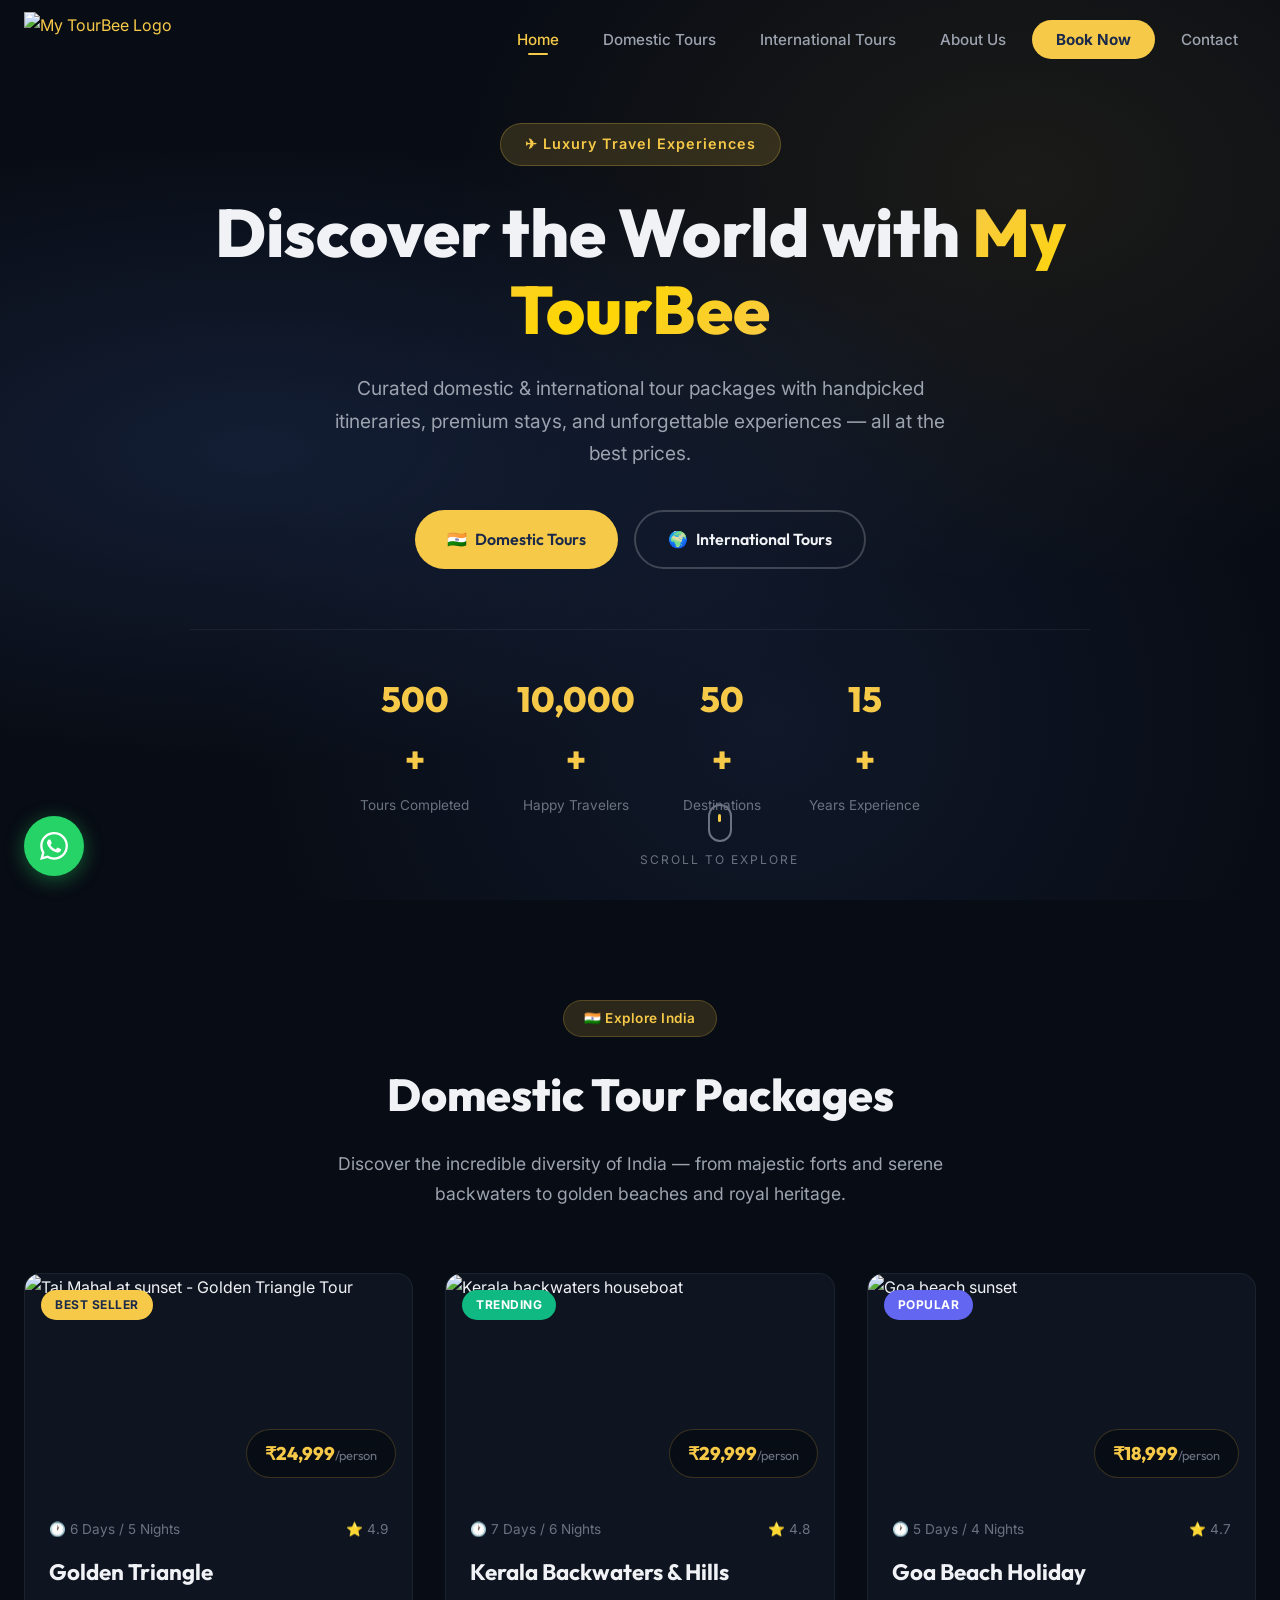
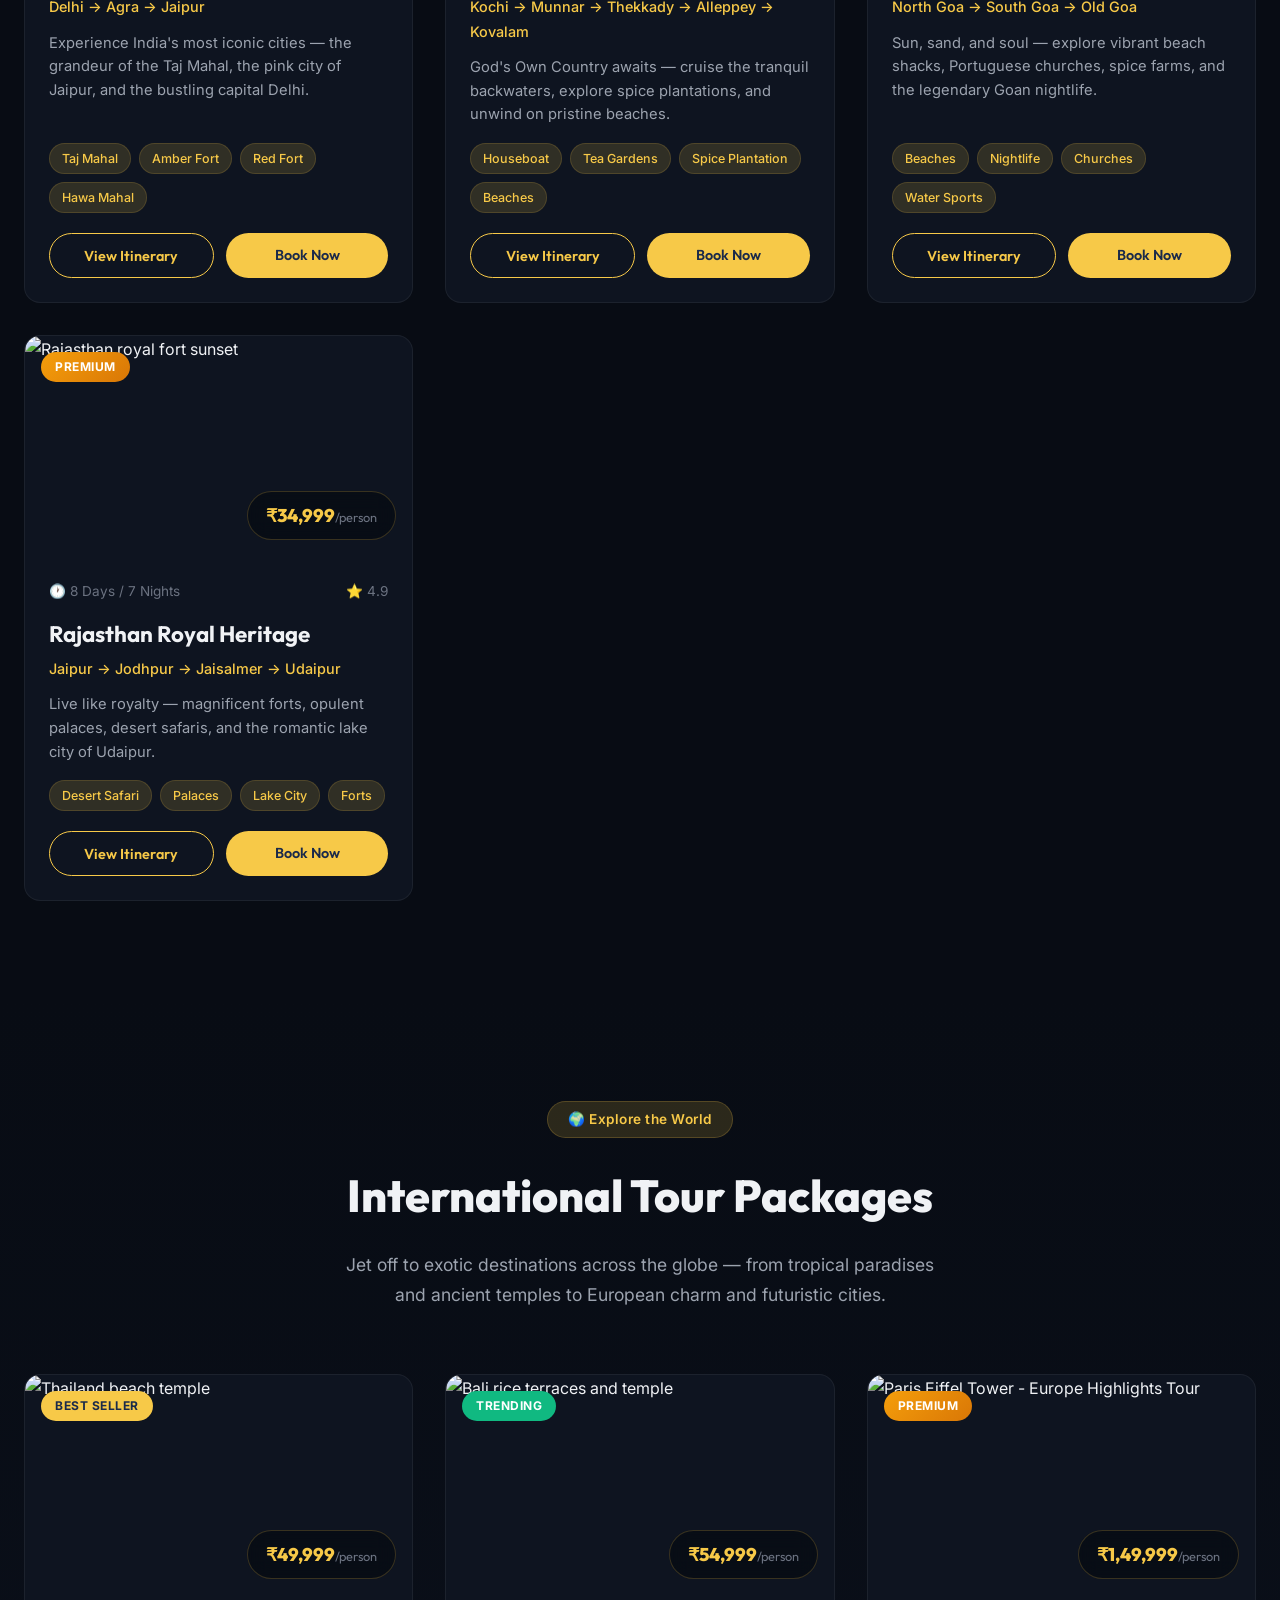
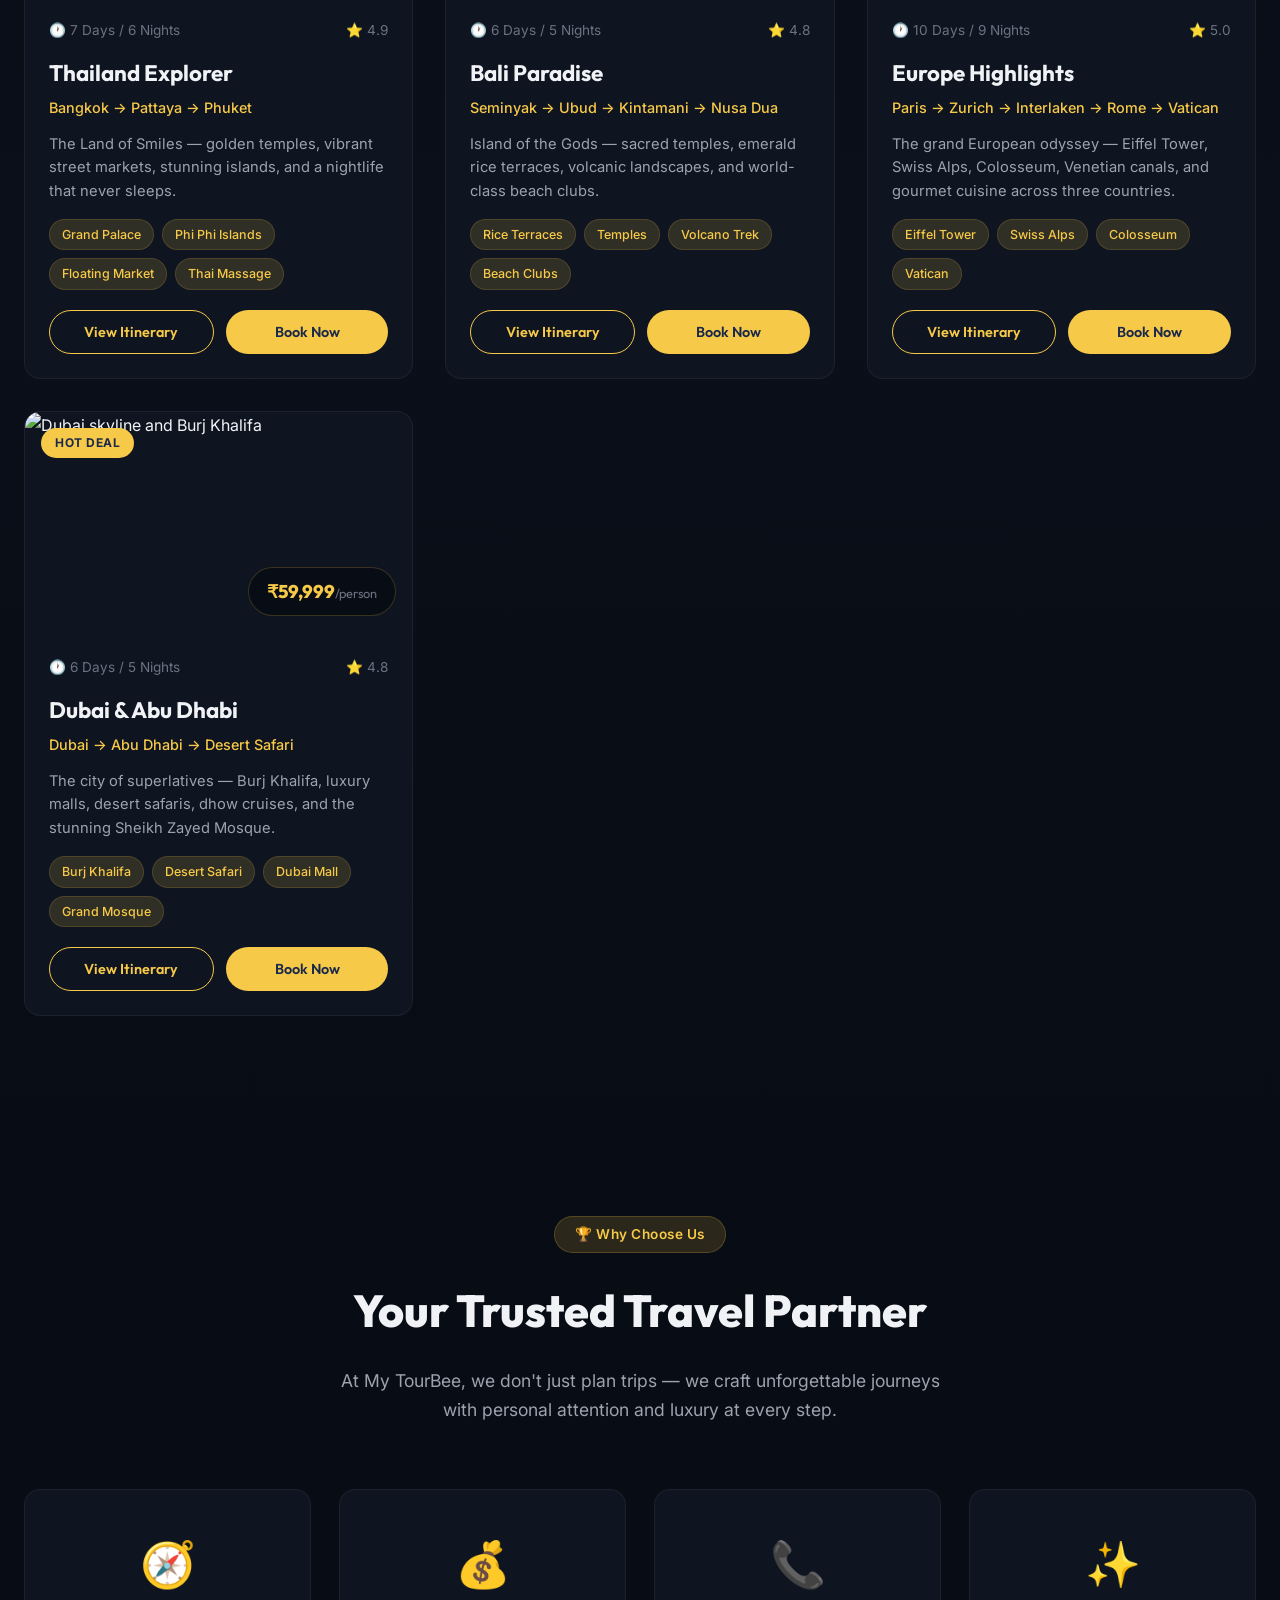
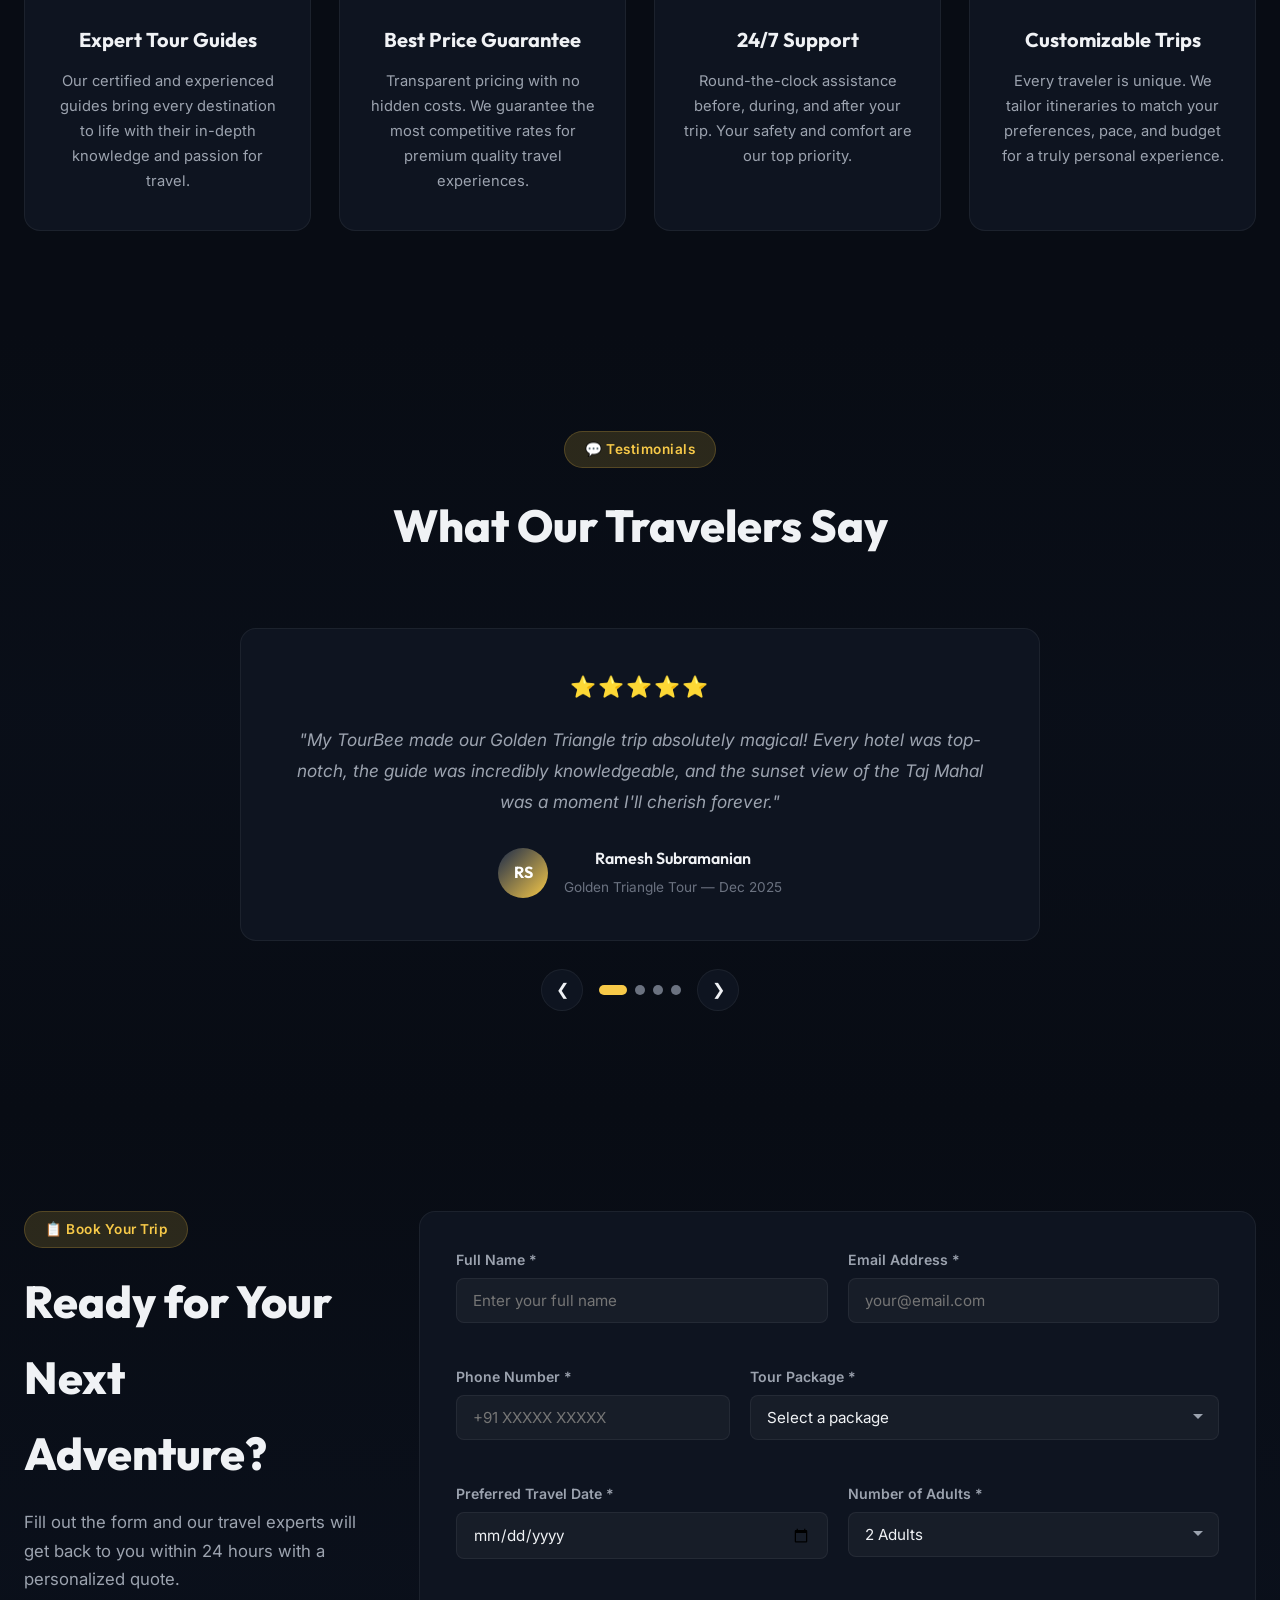
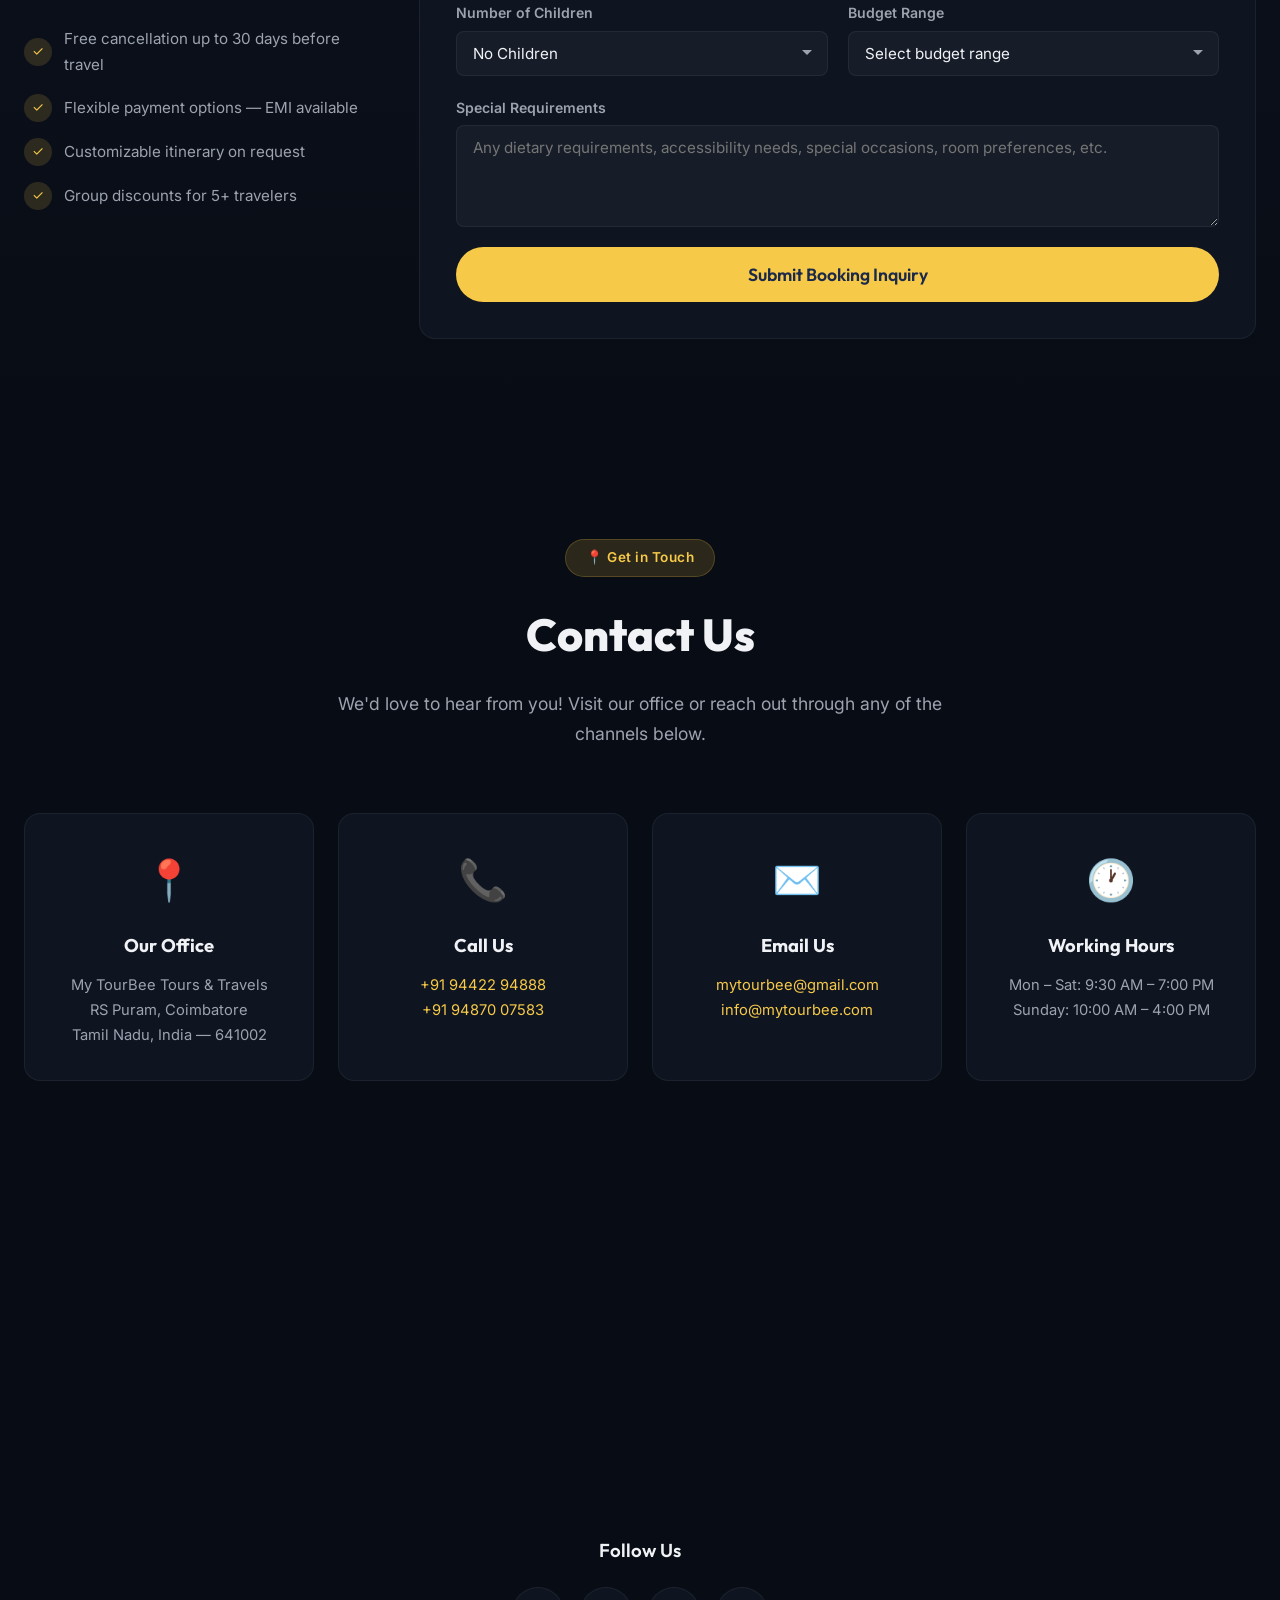
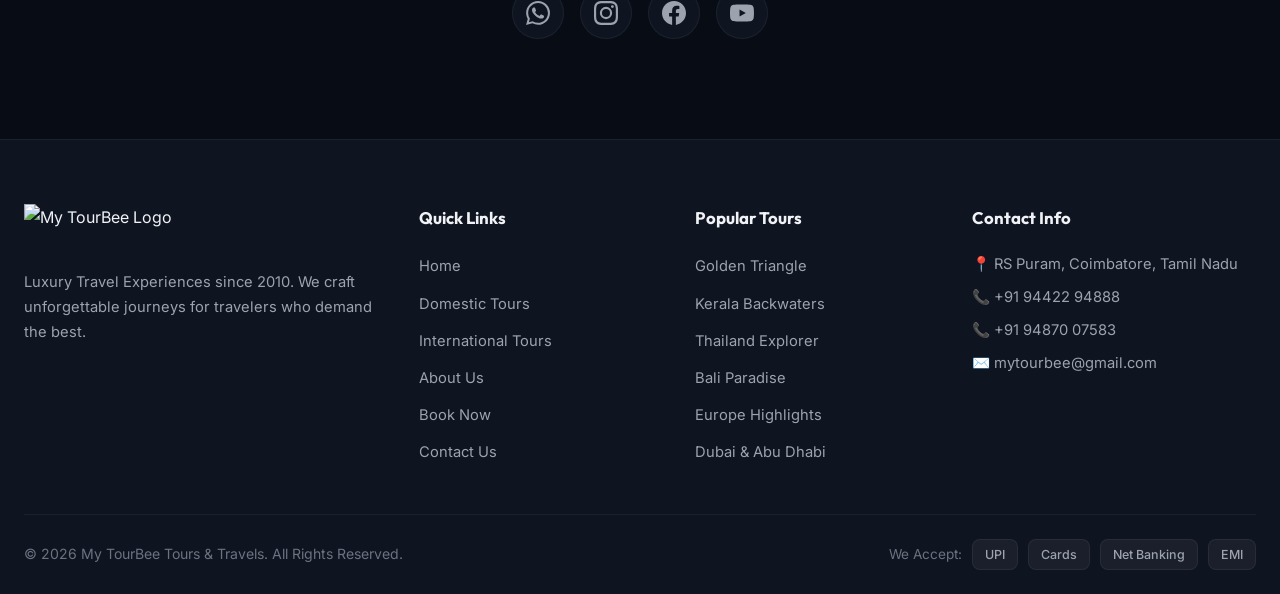
==== index-standalone.html @ 06a38175 "Initial Commit - My TourBee website" ====
﻿<!DOCTYPE html>
<html lang="en">
<head>
    <meta charset="UTF-8">
    <meta name="viewport" content="width=device-width, initial-scale=1.0">
    <title>My TourBee — Luxury Travel Experiences | Domestic & International Tour Packages</title>
    <meta name="description" content="My TourBee offers luxury domestic and international tour packages from Coimbatore. Explore Golden Triangle, Kerala, Goa, Rajasthan, Thailand, Bali, Europe & Dubai with detailed itineraries and best prices in INR.">
    <meta name="keywords" content="tour packages, travel, domestic tours, international tours, Coimbatore travel agency, luxury travel, India tours, Thailand, Bali, Europe, Dubai">
    <link rel="preconnect" href="https://fonts.googleapis.com">
    <link rel="preconnect" href="https://fonts.gstatic.com" crossorigin>
    <link href="https://fonts.googleapis.com/css2?family=Outfit:wght@300;400;500;600;700;800;900&family=Inter:wght@300;400;500;600;700&display=swap" rel="stylesheet">
    <style>
/* ============================================
   MY TOURBEE — LUXURY TRAVEL EXPERIENCES
   Premium Dark Theme Stylesheet
   Colors matched to brand: Navy #1B2A4A, Gold #F7C948
   ============================================ */

/* ========== CSS CUSTOM PROPERTIES ========== */
:root {
    /* Brand Colors — from logo */
    --primary: #1B2A4A;          /* Navy blue */
    --primary-light: #2A4066;
    --primary-dark: #0F1A2E;
    --accent: #F7C948;           /* Golden yellow */
    --accent-hover: #E5B83A;
    --accent-light: rgba(247, 201, 72, 0.15);

    /* Background */
    --bg-dark: #080C14;
    --bg-card: #0E1420;
    --bg-card-hover: #141C2C;
    --bg-glass: rgba(27, 42, 74, 0.4);
    --bg-glass-border: rgba(247, 201, 72, 0.12);

    /* Text */
    --text-primary: #F0F2F5;
    --text-secondary: #9CA3AF;
    --text-muted: #6B7280;

    /* Misc */
    --border: rgba(255, 255, 255, 0.06);
    --radius-sm: 8px;
    --radius: 16px;
    --radius-lg: 24px;
    --radius-xl: 32px;
    --shadow: 0 4px 30px rgba(0, 0, 0, 0.4);
    --shadow-glow: 0 0 40px rgba(247, 201, 72, 0.15);
    --transition: all 0.35s cubic-bezier(0.4, 0, 0.2, 1);

    /* Typography */
    --font-heading: 'Outfit', sans-serif;
    --font-body: 'Inter', sans-serif;
}

/* ========== RESET & BASE ========== */
*,
*::before,
*::after {
    margin: 0;
    padding: 0;
    box-sizing: border-box;
}

html {
    scroll-behavior: smooth;
    scroll-padding-top: 80px;
}

body {
    font-family: var(--font-body);
    background: var(--bg-dark);
    color: var(--text-primary);
    line-height: 1.7;
    overflow-x: hidden;
    -webkit-font-smoothing: antialiased;
}

a {
    text-decoration: none;
    color: var(--accent);
    transition: var(--transition);
}

a:hover {
    color: var(--accent-hover);
}

img {
    max-width: 100%;
    height: auto;
    display: block;
}

ul {
    list-style: none;
}

.container {
    max-width: 1280px;
    margin: 0 auto;
    padding: 0 24px;
}

.section {
    padding: 100px 0;
}

/* ========== PRELOADER ========== */
#preloader {
    position: fixed;
    top: 0;
    left: 0;
    width: 100%;
    height: 100%;
    background: var(--bg-dark);
    display: flex;
    flex-direction: column;
    align-items: center;
    justify-content: center;
    z-index: 10000;
    transition: opacity 0.5s ease, visibility 0.5s ease;
}

#preloader.hidden {
    opacity: 0;
    visibility: hidden;
}

.loader-bee {
    animation: beeBounce 1.2s ease-in-out infinite;
}

.loader-text {
    margin-top: 20px;
    color: var(--accent);
    font-family: var(--font-heading);
    font-weight: 600;
    font-size: 1.1rem;
    letter-spacing: 1px;
}

@keyframes beeBounce {
    0%, 100% { transform: translateY(0) rotate(0deg); }
    25% { transform: translateY(-12px) rotate(-3deg); }
    50% { transform: translateY(0) rotate(0deg); }
    75% { transform: translateY(-8px) rotate(3deg); }
}

/* ========== NAVIGATION ========== */
.navbar {
    position: fixed;
    top: 0;
    left: 0;
    right: 0;
    z-index: 1000;
    padding: 12px 0;
    transition: var(--transition);
    background: transparent;
}

.navbar.scrolled {
    background: rgba(8, 12, 20, 0.92);
    backdrop-filter: blur(20px);
    -webkit-backdrop-filter: blur(20px);
    border-bottom: 1px solid var(--bg-glass-border);
    padding: 8px 0;
    box-shadow: 0 4px 30px rgba(0, 0, 0, 0.3);
}

.nav-container {
    max-width: 1280px;
    margin: 0 auto;
    padding: 0 24px;
    display: flex;
    align-items: center;
    justify-content: space-between;
}

.nav-logo {
    display: flex;
    align-items: center;
}

.logo-img {
    height: 55px;
    width: auto;
    transition: var(--transition);
}

.navbar.scrolled .logo-img {
    height: 45px;
}

.nav-menu {
    display: flex;
    align-items: center;
    gap: 8px;
}

.nav-link {
    color: var(--text-secondary);
    font-weight: 500;
    padding: 10px 18px;
    border-radius: var(--radius-sm);
    font-size: 0.95rem;
    transition: var(--transition);
    position: relative;
}

.nav-link:hover,
.nav-link.active {
    color: var(--accent);
}

.nav-link::after {
    content: '';
    position: absolute;
    bottom: 4px;
    left: 50%;
    transform: translateX(-50%) scaleX(0);
    width: 20px;
    height: 2px;
    background: var(--accent);
    border-radius: 2px;
    transition: transform 0.3s ease;
}

.nav-link:hover::after,
.nav-link.active::after {
    transform: translateX(-50%) scaleX(1);
}

.nav-cta {
    background: var(--accent) !important;
    color: var(--primary) !important;
    font-weight: 700 !important;
    border-radius: 50px !important;
    padding: 10px 24px !important;
}

.nav-cta:hover {
    background: var(--accent-hover) !important;
    transform: translateY(-2px);
    box-shadow: 0 4px 20px rgba(247, 201, 72, 0.3);
}

.nav-cta::after {
    display: none;
}

/* Hamburger */
.hamburger {
    display: none;
    flex-direction: column;
    gap: 5px;
    background: none;
    border: none;
    cursor: pointer;
    padding: 8px;
    z-index: 1001;
}

.bar {
    width: 28px;
    height: 3px;
    background: var(--text-primary);
    border-radius: 4px;
    transition: var(--transition);
}

.hamburger.active .bar:nth-child(1) {
    transform: rotate(45deg) translate(6px, 5px);
}

.hamburger.active .bar:nth-child(2) {
    opacity: 0;
}

.hamburger.active .bar:nth-child(3) {
    transform: rotate(-45deg) translate(6px, -5px);
}

/* ========== HERO SECTION ========== */
.hero {
    position: relative;
    min-height: 100vh;
    display: flex;
    align-items: center;
    justify-content: center;
    overflow: hidden;
    padding: 120px 24px 80px;
}

.hero-bg {
    position: absolute;
    top: 0;
    left: 0;
    width: 100%;
    height: 100%;
    background: 
        radial-gradient(ellipse at 20% 50%, rgba(27, 42, 74, 0.6) 0%, transparent 50%),
        radial-gradient(ellipse at 80% 20%, rgba(247, 201, 72, 0.08) 0%, transparent 40%),
        radial-gradient(ellipse at 60% 80%, rgba(27, 42, 74, 0.4) 0%, transparent 50%),
        var(--bg-dark);
    z-index: 0;
}

.hero-particles {
    position: absolute;
    width: 100%;
    height: 100%;
    overflow: hidden;
}

.particle {
    position: absolute;
    width: 3px;
    height: 3px;
    background: var(--accent);
    border-radius: 50%;
    opacity: 0;
    animation: particleFloat 8s ease-in-out infinite;
}

@keyframes particleFloat {
    0% { opacity: 0; transform: translateY(100vh) scale(0); }
    10% { opacity: 0.6; }
    90% { opacity: 0.6; }
    100% { opacity: 0; transform: translateY(-10vh) scale(1); }
}

.hero-content {
    position: relative;
    z-index: 1;
    text-align: center;
    max-width: 900px;
}

.hero-badge {
    display: inline-block;
    padding: 8px 24px;
    background: var(--accent-light);
    border: 1px solid rgba(247, 201, 72, 0.25);
    border-radius: 50px;
    font-size: 0.9rem;
    font-weight: 600;
    color: var(--accent);
    margin-bottom: 28px;
    letter-spacing: 1px;
    animation: fadeInDown 0.8s ease 0.3s both;
}

.hero-title {
    font-family: var(--font-heading);
    font-size: clamp(2.5rem, 6vw, 4.2rem);
    font-weight: 800;
    line-height: 1.15;
    margin-bottom: 24px;
    color: var(--text-primary);
    animation: fadeInUp 0.8s ease 0.5s both;
}

.hero-title .highlight {
    background: linear-gradient(135deg, var(--accent), #FFD700, var(--accent));
    -webkit-background-clip: text;
    -webkit-text-fill-color: transparent;
    background-clip: text;
}

.hero-subtitle {
    font-size: clamp(1rem, 2vw, 1.2rem);
    color: var(--text-secondary);
    max-width: 650px;
    margin: 0 auto 40px;
    animation: fadeInUp 0.8s ease 0.7s both;
}

.hero-cta {
    display: flex;
    gap: 16px;
    justify-content: center;
    flex-wrap: wrap;
    animation: fadeInUp 0.8s ease 0.9s both;
}

.hero-stats {
    display: flex;
    justify-content: center;
    gap: 48px;
    margin-top: 60px;
    padding-top: 40px;
    border-top: 1px solid var(--border);
    animation: fadeInUp 0.8s ease 1.1s both;
}

.stat {
    text-align: center;
}

.stat-number {
    font-family: var(--font-heading);
    font-size: 2.2rem;
    font-weight: 800;
    color: var(--accent);
    display: block;
}

.stat-suffix {
    font-family: var(--font-heading);
    font-size: 2.2rem;
    font-weight: 800;
    color: var(--accent);
}

.stat-label {
    display: block;
    font-size: 0.85rem;
    color: var(--text-muted);
    margin-top: 4px;
}

/* Scroll Indicator */
.scroll-indicator {
    position: absolute;
    bottom: 30px;
    left: 50%;
    transform: translateX(-50%);
    display: flex;
    flex-direction: column;
    align-items: center;
    gap: 8px;
    color: var(--text-muted);
    font-size: 0.75rem;
    text-transform: uppercase;
    letter-spacing: 2px;
    animation: fadeInUp 0.8s ease 1.3s both;
}

.scroll-mouse {
    width: 24px;
    height: 38px;
    border: 2px solid var(--text-muted);
    border-radius: 12px;
    display: flex;
    justify-content: center;
    padding-top: 8px;
}

.scroll-wheel {
    width: 3px;
    height: 8px;
    background: var(--accent);
    border-radius: 3px;
    animation: scrollWheel 1.5s ease-in-out infinite;
}

@keyframes scrollWheel {
    0% { transform: translateY(0); opacity: 1; }
    100% { transform: translateY(12px); opacity: 0; }
}

/* ========== BUTTONS ========== */
.btn {
    display: inline-flex;
    align-items: center;
    gap: 8px;
    padding: 14px 32px;
    border-radius: 50px;
    font-family: var(--font-heading);
    font-weight: 600;
    font-size: 1rem;
    cursor: pointer;
    border: none;
    transition: var(--transition);
    white-space: nowrap;
}

.btn-primary {
    background: var(--accent);
    color: var(--primary);
}

.btn-primary:hover {
    background: var(--accent-hover);
    color: var(--primary);
    transform: translateY(-3px);
    box-shadow: 0 8px 30px rgba(247, 201, 72, 0.35);
}

.btn-secondary {
    background: transparent;
    color: var(--text-primary);
    border: 2px solid rgba(255, 255, 255, 0.2);
}

.btn-secondary:hover {
    border-color: var(--accent);
    color: var(--accent);
    transform: translateY(-3px);
}

.btn-outline {
    background: transparent;
    color: var(--accent);
    border: 1.5px solid var(--accent);
    padding: 10px 22px;
    font-size: 0.9rem;
}

.btn-outline:hover {
    background: var(--accent);
    color: var(--primary);
}

.btn-sm {
    padding: 10px 22px;
    font-size: 0.9rem;
}

.btn-full {
    width: 100%;
    justify-content: center;
    padding: 16px 32px;
    font-size: 1.1rem;
}

/* ========== SECTION HEADERS ========== */
.section-header {
    text-align: center;
    margin-bottom: 64px;
}

.section-tag {
    display: inline-block;
    padding: 6px 20px;
    background: var(--accent-light);
    border: 1px solid rgba(247, 201, 72, 0.2);
    border-radius: 50px;
    font-size: 0.85rem;
    font-weight: 600;
    color: var(--accent);
    margin-bottom: 20px;
    letter-spacing: 0.5px;
}

.section-title {
    font-family: var(--font-heading);
    font-size: clamp(2rem, 4vw, 2.8rem);
    font-weight: 800;
    color: var(--text-primary);
    margin-bottom: 16px;
}

.section-desc {
    font-size: 1.1rem;
    color: var(--text-secondary);
    max-width: 620px;
    margin: 0 auto;
}

/* ========== TOUR CARDS ========== */
.tour-grid {
    display: grid;
    grid-template-columns: repeat(auto-fill, minmax(300px, 1fr));
    gap: 32px;
}

.tour-card {
    background: var(--bg-card);
    border-radius: var(--radius);
    overflow: hidden;
    border: 1px solid var(--border);
    transition: var(--transition);
    display: flex;
    flex-direction: column;
}

.tour-card:hover {
    transform: translateY(-8px);
    border-color: var(--bg-glass-border);
    box-shadow: var(--shadow-glow);
}

.tour-card-image {
    position: relative;
    height: 220px;
    overflow: hidden;
}

.tour-card-image img {
    width: 100%;
    height: 100%;
    object-fit: cover;
    transition: transform 0.6s ease;
}

.tour-card:hover .tour-card-image img {
    transform: scale(1.08);
}

.tour-card-gradient {
    width: 100%;
    height: 100%;
    display: flex;
    align-items: center;
    justify-content: center;
}

.europe-gradient {
    background: linear-gradient(135deg, #1a1a2e, #16213e, #0f3460, #533483);
    animation: gradientShift 6s ease infinite;
    background-size: 300% 300%;
}

.dubai-gradient {
    background: linear-gradient(135deg, #1a1a2e, #4a1942, #c84b31, #f7c948);
    animation: gradientShift 6s ease infinite;
    background-size: 300% 300%;
}

@keyframes gradientShift {
    0%, 100% { background-position: 0% 50%; }
    50% { background-position: 100% 50%; }
}

.gradient-content {
    text-align: center;
}

.gradient-icon {
    font-size: 3rem;
    display: block;
    margin-bottom: 8px;
}

.gradient-label {
    font-family: var(--font-heading);
    font-weight: 600;
    font-size: 1.1rem;
    color: rgba(255,255,255,0.8);
}

.tour-badge {
    position: absolute;
    top: 16px;
    left: 16px;
    padding: 5px 14px;
    border-radius: 50px;
    font-size: 0.75rem;
    font-weight: 700;
    text-transform: uppercase;
    letter-spacing: 0.5px;
    background: var(--accent);
    color: var(--primary);
}

.tour-badge.trending { background: #10b981; color: #fff; }
.tour-badge.popular { background: #6366f1; color: #fff; }
.tour-badge.premium { background: linear-gradient(135deg, #f59e0b, #d97706); color: #fff; }

.tour-price {
    position: absolute;
    bottom: 16px;
    right: 16px;
    padding: 8px 18px;
    background: rgba(8, 12, 20, 0.85);
    backdrop-filter: blur(10px);
    border-radius: 50px;
    font-family: var(--font-heading);
    font-weight: 800;
    font-size: 1.15rem;
    color: var(--accent);
    border: 1px solid rgba(247, 201, 72, 0.2);
}

.tour-price span {
    font-weight: 400;
    font-size: 0.8rem;
    color: var(--text-muted);
}

.tour-card-body {
    padding: 24px;
    flex: 1;
    display: flex;
    flex-direction: column;
}

.tour-meta {
    display: flex;
    justify-content: space-between;
    align-items: center;
    margin-bottom: 12px;
    font-size: 0.85rem;
    color: var(--text-muted);
}

.tour-name {
    font-family: var(--font-heading);
    font-size: 1.4rem;
    font-weight: 700;
    margin-bottom: 4px;
}

.tour-route {
    font-size: 0.9rem;
    color: var(--accent);
    margin-bottom: 12px;
    font-weight: 500;
}

.tour-desc {
    font-size: 0.92rem;
    color: var(--text-secondary);
    margin-bottom: 16px;
    line-height: 1.6;
    flex: 1;
}

.tour-highlights {
    display: flex;
    flex-wrap: wrap;
    gap: 8px;
    margin-bottom: 20px;
}

.tag {
    padding: 4px 12px;
    background: var(--accent-light);
    border-radius: 50px;
    font-size: 0.78rem;
    font-weight: 500;
    color: var(--accent);
    border: 1px solid rgba(247, 201, 72, 0.15);
}

.tour-actions {
    display: flex;
    gap: 12px;
    margin-top: auto;
}

.tour-actions .btn {
    flex: 1;
    justify-content: center;
}

/* ========== INTERNATIONAL BG ========== */
.international-bg {
    background: linear-gradient(180deg, var(--bg-dark) 0%, rgba(27, 42, 74, 0.1) 50%, var(--bg-dark) 100%);
}

/* ========== WHY CHOOSE US ========== */
.features-grid {
    display: grid;
    grid-template-columns: repeat(auto-fill, minmax(270px, 1fr));
    gap: 28px;
}

.feature-card {
    background: var(--bg-card);
    border: 1px solid var(--border);
    border-radius: var(--radius);
    padding: 36px 28px;
    text-align: center;
    transition: var(--transition);
}

.feature-card:hover {
    transform: translateY(-6px);
    border-color: var(--bg-glass-border);
    box-shadow: var(--shadow-glow);
}

.feature-icon {
    font-size: 2.8rem;
    margin-bottom: 20px;
    display: block;
}

.feature-card h3 {
    font-family: var(--font-heading);
    font-size: 1.25rem;
    font-weight: 700;
    margin-bottom: 12px;
    color: var(--text-primary);
}

.feature-card p {
    font-size: 0.92rem;
    color: var(--text-secondary);
    line-height: 1.7;
}

/* ========== TESTIMONIALS ========== */
.testimonials-section {
    background: linear-gradient(180deg, var(--bg-dark) 0%, rgba(27, 42, 74, 0.08) 50%, var(--bg-dark) 100%);
}

.testimonial-slider {
    max-width: 800px;
    margin: 0 auto;
    overflow: hidden;
    position: relative;
}

.testimonial-track {
    display: flex;
    transition: transform 0.5s cubic-bezier(0.4, 0, 0.2, 1);
}

.testimonial-card {
    min-width: 100%;
    padding: 40px;
    background: var(--bg-card);
    border: 1px solid var(--border);
    border-radius: var(--radius);
    text-align: center;
}

.testimonial-stars {
    font-size: 1.3rem;
    margin-bottom: 20px;
    letter-spacing: 2px;
}

.testimonial-text {
    font-size: 1.08rem;
    color: var(--text-secondary);
    line-height: 1.8;
    margin-bottom: 28px;
    font-style: italic;
}

.testimonial-author {
    display: flex;
    align-items: center;
    justify-content: center;
    gap: 16px;
}

.author-avatar {
    width: 50px;
    height: 50px;
    background: linear-gradient(135deg, var(--primary), var(--accent));
    border-radius: 50%;
    display: flex;
    align-items: center;
    justify-content: center;
    font-family: var(--font-heading);
    font-weight: 700;
    font-size: 1rem;
    color: #fff;
}

.testimonial-author h4 {
    font-family: var(--font-heading);
    font-weight: 600;
    font-size: 1rem;
    color: var(--text-primary);
}

.testimonial-author span {
    font-size: 0.85rem;
    color: var(--text-muted);
}

.testimonial-nav {
    display: flex;
    align-items: center;
    justify-content: center;
    gap: 16px;
    margin-top: 28px;
}

.testimonial-btn {
    width: 42px;
    height: 42px;
    border-radius: 50%;
    background: var(--bg-card);
    border: 1px solid var(--border);
    color: var(--text-primary);
    cursor: pointer;
    font-size: 1rem;
    display: flex;
    align-items: center;
    justify-content: center;
    transition: var(--transition);
}

.testimonial-btn:hover {
    background: var(--accent);
    color: var(--primary);
    border-color: var(--accent);
}

.testimonial-dots {
    display: flex;
    gap: 8px;
}

.testimonial-dot {
    width: 10px;
    height: 10px;
    border-radius: 50%;
    background: var(--text-muted);
    cursor: pointer;
    transition: var(--transition);
}

.testimonial-dot.active {
    background: var(--accent);
    width: 28px;
    border-radius: 5px;
}

/* ========== BOOKING FORM ========== */
.booking-section {
    background: linear-gradient(180deg, var(--bg-dark), rgba(27, 42, 74, 0.12), var(--bg-dark));
}

.booking-wrapper {
    display: grid;
    grid-template-columns: 1fr 1.2fr;
    gap: 48px;
    align-items: start;
}

.booking-info .section-tag {
    margin-bottom: 16px;
}

.booking-info .section-title {
    text-align: left;
    margin-bottom: 16px;
}

.booking-info > p {
    color: var(--text-secondary);
    font-size: 1.05rem;
    margin-bottom: 32px;
}

.booking-features {
    display: flex;
    flex-direction: column;
    gap: 16px;
}

.bf-item {
    display: flex;
    align-items: center;
    gap: 12px;
    font-size: 0.95rem;
    color: var(--text-secondary);
}

.bf-icon {
    width: 28px;
    height: 28px;
    background: var(--accent-light);
    border-radius: 50%;
    display: flex;
    align-items: center;
    justify-content: center;
    font-size: 0.85rem;
    color: var(--accent);
    flex-shrink: 0;
}

.booking-form {
    background: var(--bg-card);
    border: 1px solid var(--border);
    border-radius: var(--radius);
    padding: 36px;
}

.form-row {
    display: grid;
    grid-template-columns: 1fr 1fr;
    gap: 20px;
    margin-bottom: 20px;
}

.form-group {
    display: flex;
    flex-direction: column;
}

.form-group.full-width {
    grid-column: 1 / -1;
    margin-bottom: 20px;
}

.form-group label {
    font-size: 0.88rem;
    font-weight: 600;
    color: var(--text-secondary);
    margin-bottom: 6px;
}

.form-group input,
.form-group select,
.form-group textarea {
    padding: 12px 16px;
    background: rgba(255, 255, 255, 0.04);
    border: 1px solid var(--border);
    border-radius: var(--radius-sm);
    color: var(--text-primary);
    font-family: var(--font-body);
    font-size: 0.95rem;
    transition: var(--transition);
    outline: none;
}

.form-group input:focus,
.form-group select:focus,
.form-group textarea:focus {
    border-color: var(--accent);
    box-shadow: 0 0 0 3px rgba(247, 201, 72, 0.12);
}

.form-group select {
    cursor: pointer;
    appearance: none;
    background-image: url("data:image/svg+xml,%3Csvg xmlns='http://www.w3.org/2000/svg' width='12' height='12' viewBox='0 0 12 12'%3E%3Cpath fill='%239CA3AF' d='M6 8L1 3h10z'/%3E%3C/svg%3E");
    background-repeat: no-repeat;
    background-position: right 14px center;
    padding-right: 36px;
}

.form-group select option {
    background: var(--bg-card);
    color: var(--text-primary);
}

.form-group textarea {
    resize: vertical;
    min-height: 100px;
}

.form-error {
    font-size: 0.8rem;
    color: #ef4444;
    margin-top: 4px;
    min-height: 18px;
}

.form-group input.error,
.form-group select.error {
    border-color: #ef4444;
}

/* Submit Button Loader */
.spinner {
    display: inline-block;
    width: 18px;
    height: 18px;
    border: 3px solid rgba(27, 42, 74, 0.3);
    border-top-color: var(--primary);
    border-radius: 50%;
    animation: spin 0.6s linear infinite;
    vertical-align: middle;
}

@keyframes spin {
    to { transform: rotate(360deg); }
}

/* ========== CONTACT SECTION ========== */
.contact-grid {
    display: grid;
    grid-template-columns: repeat(auto-fill, minmax(250px, 1fr));
    gap: 24px;
    margin-bottom: 48px;
}

.contact-card {
    background: var(--bg-card);
    border: 1px solid var(--border);
    border-radius: var(--radius);
    padding: 32px 24px;
    text-align: center;
    transition: var(--transition);
}

.contact-card:hover {
    border-color: var(--bg-glass-border);
    transform: translateY(-4px);
}

.contact-icon {
    font-size: 2.5rem;
    margin-bottom: 16px;
}

.contact-card h3 {
    font-family: var(--font-heading);
    font-size: 1.15rem;
    font-weight: 700;
    margin-bottom: 12px;
    color: var(--text-primary);
}

.contact-card p {
    font-size: 0.92rem;
    color: var(--text-secondary);
    line-height: 1.7;
}

.contact-card a {
    color: var(--accent);
}

.contact-map {
    margin-bottom: 48px;
}

.contact-map iframe {
    width: 100%;
    border-radius: var(--radius);
    border: 1px solid var(--border);
}

/* Social Links */
.social-links {
    text-align: center;
}

.social-links h3 {
    font-family: var(--font-heading);
    font-weight: 600;
    margin-bottom: 20px;
    color: var(--text-primary);
}

.socials {
    display: flex;
    gap: 16px;
    justify-content: center;
}

.social-btn {
    width: 52px;
    height: 52px;
    border-radius: 50%;
    display: flex;
    align-items: center;
    justify-content: center;
    transition: var(--transition);
    border: 1px solid var(--border);
    background: var(--bg-card);
    color: var(--text-secondary);
}

.social-btn:hover {
    transform: translateY(-4px) scale(1.1);
}

.social-btn.whatsapp:hover {
    background: #25d366;
    color: #fff;
    border-color: #25d366;
}

.social-btn.instagram:hover {
    background: linear-gradient(135deg, #f09433, #e6683c, #dc2743, #cc2366, #bc1888);
    color: #fff;
    border-color: transparent;
}

.social-btn.facebook:hover {
    background: #1877f2;
    color: #fff;
    border-color: #1877f2;
}

.social-btn.youtube:hover {
    background: #ff0000;
    color: #fff;
    border-color: #ff0000;
}

/* ========== FOOTER ========== */
.footer {
    background: var(--bg-card);
    border-top: 1px solid var(--border);
    padding: 64px 0 0;
}

.footer-grid {
    display: grid;
    grid-template-columns: 1.5fr 1fr 1fr 1.2fr;
    gap: 40px;
    padding-bottom: 48px;
    border-bottom: 1px solid var(--border);
}

.footer-logo {
    height: 50px;
    margin-bottom: 16px;
}

.footer-brand p {
    font-size: 0.92rem;
    color: var(--text-secondary);
    line-height: 1.7;
}

.footer-links h4,
.footer-contact h4 {
    font-family: var(--font-heading);
    font-weight: 700;
    font-size: 1.05rem;
    margin-bottom: 20px;
    color: var(--text-primary);
}

.footer-links ul {
    display: flex;
    flex-direction: column;
    gap: 10px;
}

.footer-links a {
    color: var(--text-secondary);
    font-size: 0.92rem;
    transition: var(--transition);
}

.footer-links a:hover {
    color: var(--accent);
    padding-left: 4px;
}

.footer-contact p {
    font-size: 0.92rem;
    color: var(--text-secondary);
    margin-bottom: 8px;
}

.footer-contact a {
    color: var(--text-secondary);
}

.footer-contact a:hover {
    color: var(--accent);
}

.footer-bottom {
    display: flex;
    justify-content: space-between;
    align-items: center;
    padding: 24px 0;
    flex-wrap: wrap;
    gap: 16px;
}

.footer-bottom p {
    font-size: 0.88rem;
    color: var(--text-muted);
}

.payment-methods {
    display: flex;
    align-items: center;
    gap: 10px;
    font-size: 0.85rem;
    color: var(--text-muted);
}

.payment-badge {
    padding: 4px 12px;
    background: rgba(255, 255, 255, 0.05);
    border: 1px solid var(--border);
    border-radius: var(--radius-sm);
    font-size: 0.78rem;
    color: var(--text-secondary);
    font-weight: 500;
}

/* ========== MODAL ========== */
.modal-overlay {
    position: fixed;
    top: 0;
    left: 0;
    width: 100%;
    height: 100%;
    background: rgba(0, 0, 0, 0.75);
    backdrop-filter: blur(8px);
    z-index: 9999;
    display: flex;
    align-items: center;
    justify-content: center;
    opacity: 0;
    visibility: hidden;
    transition: var(--transition);
    padding: 20px;
}

.modal-overlay.active {
    opacity: 1;
    visibility: visible;
}

.modal {
    background: var(--bg-card);
    border: 1px solid var(--border);
    border-radius: var(--radius);
    max-width: 800px;
    width: 100%;
    max-height: 85vh;
    overflow-y: auto;
    position: relative;
    transform: translateY(30px) scale(0.95);
    transition: var(--transition);
    scrollbar-width: thin;
    scrollbar-color: var(--primary-light) transparent;
}

.modal-overlay.active .modal {
    transform: translateY(0) scale(1);
}

.modal-close {
    position: sticky;
    top: 0;
    float: right;
    width: 44px;
    height: 44px;
    background: var(--bg-card);
    border: 1px solid var(--border);
    border-radius: 50%;
    color: var(--text-primary);
    font-size: 1.5rem;
    cursor: pointer;
    display: flex;
    align-items: center;
    justify-content: center;
    transition: var(--transition);
    z-index: 10;
    margin: 16px 16px 0 0;
}

.modal-close:hover {
    background: var(--accent);
    color: var(--primary);
    border-color: var(--accent);
}

.modal-content {
    padding: 12px 36px 36px;
}

.modal-content h2 {
    font-family: var(--font-heading);
    font-size: 1.8rem;
    font-weight: 800;
    margin-bottom: 4px;
    color: var(--text-primary);
}

.modal-route {
    color: var(--accent);
    font-weight: 500;
    margin-bottom: 24px;
    font-size: 0.95rem;
}

.modal-price-bar {
    display: flex;
    justify-content: space-between;
    align-items: center;
    padding: 16px 20px;
    background: var(--accent-light);
    border: 1px solid rgba(247, 201, 72, 0.2);
    border-radius: var(--radius-sm);
    margin-bottom: 28px;
    flex-wrap: wrap;
    gap: 12px;
}

.modal-price-bar .price-main {
    font-family: var(--font-heading);
    font-size: 1.4rem;
    font-weight: 800;
    color: var(--accent);
}

.modal-price-bar .price-detail {
    font-size: 0.88rem;
    color: var(--text-secondary);
}

/* Itinerary Day */
.itinerary-day {
    margin-bottom: 24px;
    padding: 20px;
    background: rgba(255, 255, 255, 0.02);
    border: 1px solid var(--border);
    border-radius: var(--radius-sm);
    border-left: 4px solid var(--accent);
}

.itinerary-day h4 {
    font-family: var(--font-heading);
    font-weight: 700;
    font-size: 1.05rem;
    color: var(--accent);
    margin-bottom: 8px;
}

.itinerary-day p {
    font-size: 0.92rem;
    color: var(--text-secondary);
    line-height: 1.7;
}

.itinerary-day .meals {
    margin-top: 8px;
    font-size: 0.82rem;
    color: var(--text-muted);
}

/* Inclusions / Exclusions */
.incl-excl {
    display: grid;
    grid-template-columns: 1fr 1fr;
    gap: 24px;
    margin-top: 28px;
}

.incl-excl h4 {
    font-family: var(--font-heading);
    font-weight: 700;
    font-size: 1rem;
    margin-bottom: 12px;
    color: var(--text-primary);
}

.incl-excl ul {
    display: flex;
    flex-direction: column;
    gap: 8px;
}

.incl-excl li {
    font-size: 0.88rem;
    color: var(--text-secondary);
    padding-left: 20px;
    position: relative;
}

.incl-excl .inclusions li::before {
    content: '✓';
    position: absolute;
    left: 0;
    color: #10b981;
    font-weight: 700;
}

.incl-excl .exclusions li::before {
    content: '✕';
    position: absolute;
    left: 0;
    color: #ef4444;
    font-weight: 700;
}

/* ========== TOAST ========== */
.toast {
    position: fixed;
    bottom: 30px;
    right: 30px;
    display: flex;
    align-items: center;
    gap: 14px;
    padding: 18px 24px;
    background: var(--bg-card);
    border: 1px solid rgba(16, 185, 129, 0.3);
    border-radius: var(--radius);
    box-shadow: 0 10px 40px rgba(0, 0, 0, 0.4);
    z-index: 9999;
    transform: translateX(120%);
    transition: transform 0.4s cubic-bezier(0.4, 0, 0.2, 1);
}

.toast.show {
    transform: translateX(0);
}

.toast-icon {
    font-size: 1.5rem;
}

.toast-body h4 {
    font-family: var(--font-heading);
    font-weight: 700;
    font-size: 0.95rem;
    color: #10b981;
    margin-bottom: 2px;
}

.toast-body p {
    font-size: 0.85rem;
    color: var(--text-secondary);
}

/* ========== WHATSAPP FLOAT ========== */
.whatsapp-float {
    position: fixed;
    bottom: 24px;
    left: 24px;
    width: 60px;
    height: 60px;
    background: #25d366;
    border-radius: 50%;
    display: flex;
    align-items: center;
    justify-content: center;
    box-shadow: 0 4px 20px rgba(37, 211, 102, 0.4);
    z-index: 999;
    transition: var(--transition);
    animation: whatsappPulse 2s ease-in-out infinite;
}

.whatsapp-float:hover {
    transform: scale(1.12);
    box-shadow: 0 6px 30px rgba(37, 211, 102, 0.5);
}

@keyframes whatsappPulse {
    0%, 100% { box-shadow: 0 4px 20px rgba(37, 211, 102, 0.4); }
    50% { box-shadow: 0 4px 30px rgba(37, 211, 102, 0.6), 0 0 0 8px rgba(37, 211, 102, 0.1); }
}

/* ========== SCROLL REVEAL ANIMATIONS ========== */
.reveal {
    opacity: 0;
    transform: translateY(40px);
    transition: opacity 0.8s ease, transform 0.8s ease;
}

.reveal.visible {
    opacity: 1;
    transform: translateY(0);
}

@keyframes fadeInUp {
    from { opacity: 0; transform: translateY(30px); }
    to { opacity: 1; transform: translateY(0); }
}

@keyframes fadeInDown {
    from { opacity: 0; transform: translateY(-20px); }
    to { opacity: 1; transform: translateY(0); }
}

/* ========== RESPONSIVE DESIGN ========== */

/* Tablet */
@media (max-width: 1024px) {
    .booking-wrapper {
        grid-template-columns: 1fr;
    }

    .footer-grid {
        grid-template-columns: 1fr 1fr;
        gap: 32px;
    }
}

@media (max-width: 768px) {
    .section {
        padding: 72px 0;
    }

    /* Mobile Nav */
    .nav-menu {
        position: fixed;
        top: 0;
        right: -100%;
        width: 80%;
        max-width: 320px;
        height: 100vh;
        background: rgba(14, 20, 32, 0.98);
        backdrop-filter: blur(20px);
        flex-direction: column;
        padding: 100px 32px 40px;
        gap: 8px;
        transition: right 0.4s cubic-bezier(0.4, 0, 0.2, 1);
        border-left: 1px solid var(--border);
    }

    .nav-menu.active {
        right: 0;
    }

    .nav-link {
        padding: 14px 0;
        font-size: 1.1rem;
        border-bottom: 1px solid var(--border);
        width: 100%;
    }

    .nav-link::after {
        display: none;
    }

    .nav-cta {
        margin-top: 16px;
        text-align: center;
    }

    .hamburger {
        display: flex;
    }

    /* Hero */
    .hero {
        padding: 100px 20px 60px;
    }

    .hero-stats {
        gap: 20px;
        flex-wrap: wrap;
    }

    .stat-number, .stat-suffix {
        font-size: 1.6rem;
    }

    .scroll-indicator {
        display: none;
    }

    /* Tour Grid */
    .tour-grid {
        grid-template-columns: 1fr;
        max-width: 420px;
        margin: 0 auto;
    }

    /* Booking Form */
    .form-row {
        grid-template-columns: 1fr;
    }

    .booking-form {
        padding: 24px;
    }

    /* Contact */
    .contact-grid {
        grid-template-columns: 1fr 1fr;
    }

    /* Footer */
    .footer-grid {
        grid-template-columns: 1fr;
        gap: 28px;
    }

    .footer-bottom {
        flex-direction: column;
        text-align: center;
    }

    /* Modal */
    .modal-content {
        padding: 12px 20px 24px;
    }

    .incl-excl {
        grid-template-columns: 1fr;
    }

    /* Toast */
    .toast {
        bottom: 16px;
        right: 16px;
        left: 16px;
    }
}

@media (max-width: 480px) {
    .hero-title {
        font-size: 2rem;
    }

    .hero-cta {
        flex-direction: column;
        align-items: stretch;
    }

    .hero-cta .btn {
        justify-content: center;
    }

    .hero-stats {
        gap: 16px;
    }

    .stat {
        flex: 1;
        min-width: 120px;
    }

    .contact-grid {
        grid-template-columns: 1fr;
    }

    .tour-grid {
        max-width: 100%;
    }
}

/* ========== SCROLLBAR ========== */
::-webkit-scrollbar {
    width: 8px;
}

::-webkit-scrollbar-track {
    background: var(--bg-dark);
}

::-webkit-scrollbar-thumb {
    background: var(--primary-light);
    border-radius: 4px;
}

::-webkit-scrollbar-thumb:hover {
    background: var(--accent);
}

</style>
</head>
<body>

    <!-- ========== PRELOADER ========== -->
    <div id="preloader">
        <div class="loader-bee">
            <svg class="bee-icon" viewBox="0 0 80 80" width="60" height="60">
                <circle cx="40" cy="40" r="18" fill="#F7C948" stroke="#1B2A4A" stroke-width="3"/>
                <rect x="28" y="35" width="24" height="5" rx="2" fill="#1B2A4A"/>
                <rect x="28" y="42" width="24" height="5" rx="2" fill="#1B2A4A"/>
                <ellipse cx="28" cy="30" rx="10" ry="6" fill="rgba(255,255,255,0.5)" transform="rotate(-30 28 30)"/>
                <ellipse cx="52" cy="30" rx="10" ry="6" fill="rgba(255,255,255,0.5)" transform="rotate(30 52 30)"/>
                <circle cx="35" cy="35" r="2" fill="#1B2A4A"/>
                <circle cx="45" cy="35" r="2" fill="#1B2A4A"/>
            </svg>
        </div>
        <p class="loader-text">Loading your adventure...</p>
    </div>

    <!-- ========== NAVIGATION ========== -->
    <nav id="navbar" class="navbar">
        <div class="nav-container">
            <a href="#home" class="nav-logo">
                <img src="images/logo.png" alt="My TourBee Logo" class="logo-img">
            </a>
            <ul class="nav-menu" id="navMenu">
                <li><a href="#home" class="nav-link active">Home</a></li>
                <li><a href="#domestic" class="nav-link">Domestic Tours</a></li>
                <li><a href="#international" class="nav-link">International Tours</a></li>
                <li><a href="#about" class="nav-link">About Us</a></li>
                <li><a href="#booking" class="nav-link nav-cta">Book Now</a></li>
                <li><a href="#contact" class="nav-link">Contact</a></li>
            </ul>
            <button class="hamburger" id="hamburger" aria-label="Toggle navigation menu">
                <span class="bar"></span>
                <span class="bar"></span>
                <span class="bar"></span>
            </button>
        </div>
    </nav>

    <!-- ========== HERO SECTION ========== -->
    <section id="home" class="hero">
        <div class="hero-bg">
            <div class="hero-particles" id="heroParticles"></div>
        </div>
        <div class="hero-content">
            <div class="hero-badge">✈ Luxury Travel Experiences</div>
            <h1 class="hero-title">
                Discover the World with
                <span class="highlight">My TourBee</span>
            </h1>
            <p class="hero-subtitle">
                Curated domestic & international tour packages with handpicked itineraries, 
                premium stays, and unforgettable experiences — all at the best prices.
            </p>
            <div class="hero-cta">
                <a href="#domestic" class="btn btn-primary">
                    <span>🇮🇳</span> Domestic Tours
                </a>
                <a href="#international" class="btn btn-secondary">
                    <span>🌍</span> International Tours
                </a>
            </div>
            <div class="hero-stats">
                <div class="stat">
                    <span class="stat-number" data-target="500">0</span><span class="stat-suffix">+</span>
                    <span class="stat-label">Tours Completed</span>
                </div>
                <div class="stat">
                    <span class="stat-number" data-target="10000">0</span><span class="stat-suffix">+</span>
                    <span class="stat-label">Happy Travelers</span>
                </div>
                <div class="stat">
                    <span class="stat-number" data-target="50">0</span><span class="stat-suffix">+</span>
                    <span class="stat-label">Destinations</span>
                </div>
                <div class="stat">
                    <span class="stat-number" data-target="15">0</span><span class="stat-suffix">+</span>
                    <span class="stat-label">Years Experience</span>
                </div>
            </div>
        </div>
        <a href="#domestic" class="scroll-indicator" aria-label="Scroll to explore">
            <div class="scroll-mouse">
                <div class="scroll-wheel"></div>
            </div>
            <span>Scroll to Explore</span>
        </a>
    </section>

    <!-- ========== DOMESTIC TOURS ========== -->
    <section id="domestic" class="section tours-section">
        <div class="container">
            <div class="section-header reveal">
                <span class="section-tag">🇮🇳 Explore India</span>
                <h2 class="section-title">Domestic Tour Packages</h2>
                <p class="section-desc">Discover the incredible diversity of India — from majestic forts and serene backwaters to golden beaches and royal heritage.</p>
            </div>

            <div class="tour-grid">

                <!-- Package 1: Golden Triangle -->
                <div class="tour-card reveal" data-package="golden-triangle">
                    <div class="tour-card-image">
                        <img src="images/golden-triangle.jpg" alt="Taj Mahal at sunset - Golden Triangle Tour" loading="lazy">
                        <div class="tour-badge">Best Seller</div>
                        <div class="tour-price">₹24,999<span>/person</span></div>
                    </div>
                    <div class="tour-card-body">
                        <div class="tour-meta">
                            <span class="tour-duration">🕐 6 Days / 5 Nights</span>
                            <span class="tour-rating">⭐ 4.9</span>
                        </div>
                        <h3 class="tour-name">Golden Triangle</h3>
                        <p class="tour-route">Delhi → Agra → Jaipur</p>
                        <p class="tour-desc">Experience India's most iconic cities — the grandeur of the Taj Mahal, the pink city of Jaipur, and the bustling capital Delhi.</p>
                        <div class="tour-highlights">
                            <span class="tag">Taj Mahal</span>
                            <span class="tag">Amber Fort</span>
                            <span class="tag">Red Fort</span>
                            <span class="tag">Hawa Mahal</span>
                        </div>
                        <div class="tour-actions">
                            <button class="btn btn-outline" onclick="openItinerary('golden-triangle')">View Itinerary</button>
                            <a href="#booking" class="btn btn-primary btn-sm" onclick="selectPackage('Golden Triangle (Delhi–Agra–Jaipur)')">Book Now</a>
                        </div>
                    </div>
                </div>

                <!-- Package 2: Kerala -->
                <div class="tour-card reveal" data-package="kerala">
                    <div class="tour-card-image">
                        <img src="images/kerala.jpg" alt="Kerala backwaters houseboat" loading="lazy">
                        <div class="tour-badge trending">Trending</div>
                        <div class="tour-price">₹29,999<span>/person</span></div>
                    </div>
                    <div class="tour-card-body">
                        <div class="tour-meta">
                            <span class="tour-duration">🕐 7 Days / 6 Nights</span>
                            <span class="tour-rating">⭐ 4.8</span>
                        </div>
                        <h3 class="tour-name">Kerala Backwaters & Hills</h3>
                        <p class="tour-route">Kochi → Munnar → Thekkady → Alleppey → Kovalam</p>
                        <p class="tour-desc">God's Own Country awaits — cruise the tranquil backwaters, explore spice plantations, and unwind on pristine beaches.</p>
                        <div class="tour-highlights">
                            <span class="tag">Houseboat</span>
                            <span class="tag">Tea Gardens</span>
                            <span class="tag">Spice Plantation</span>
                            <span class="tag">Beaches</span>
                        </div>
                        <div class="tour-actions">
                            <button class="btn btn-outline" onclick="openItinerary('kerala')">View Itinerary</button>
                            <a href="#booking" class="btn btn-primary btn-sm" onclick="selectPackage('Kerala Backwaters & Hills')">Book Now</a>
                        </div>
                    </div>
                </div>

                <!-- Package 3: Goa -->
                <div class="tour-card reveal" data-package="goa">
                    <div class="tour-card-image">
                        <img src="images/goa.jpg" alt="Goa beach sunset" loading="lazy">
                        <div class="tour-badge popular">Popular</div>
                        <div class="tour-price">₹18,999<span>/person</span></div>
                    </div>
                    <div class="tour-card-body">
                        <div class="tour-meta">
                            <span class="tour-duration">🕐 5 Days / 4 Nights</span>
                            <span class="tour-rating">⭐ 4.7</span>
                        </div>
                        <h3 class="tour-name">Goa Beach Holiday</h3>
                        <p class="tour-route">North Goa → South Goa → Old Goa</p>
                        <p class="tour-desc">Sun, sand, and soul — explore vibrant beach shacks, Portuguese churches, spice farms, and the legendary Goan nightlife.</p>
                        <div class="tour-highlights">
                            <span class="tag">Beaches</span>
                            <span class="tag">Nightlife</span>
                            <span class="tag">Churches</span>
                            <span class="tag">Water Sports</span>
                        </div>
                        <div class="tour-actions">
                            <button class="btn btn-outline" onclick="openItinerary('goa')">View Itinerary</button>
                            <a href="#booking" class="btn btn-primary btn-sm" onclick="selectPackage('Goa Beach Holiday')">Book Now</a>
                        </div>
                    </div>
                </div>

                <!-- Package 4: Rajasthan -->
                <div class="tour-card reveal" data-package="rajasthan">
                    <div class="tour-card-image">
                        <img src="images/rajasthan.jpg" alt="Rajasthan royal fort sunset" loading="lazy">
                        <div class="tour-badge premium">Premium</div>
                        <div class="tour-price">₹34,999<span>/person</span></div>
                    </div>
                    <div class="tour-card-body">
                        <div class="tour-meta">
                            <span class="tour-duration">🕐 8 Days / 7 Nights</span>
                            <span class="tour-rating">⭐ 4.9</span>
                        </div>
                        <h3 class="tour-name">Rajasthan Royal Heritage</h3>
                        <p class="tour-route">Jaipur → Jodhpur → Jaisalmer → Udaipur</p>
                        <p class="tour-desc">Live like royalty — magnificent forts, opulent palaces, desert safaris, and the romantic lake city of Udaipur.</p>
                        <div class="tour-highlights">
                            <span class="tag">Desert Safari</span>
                            <span class="tag">Palaces</span>
                            <span class="tag">Lake City</span>
                            <span class="tag">Forts</span>
                        </div>
                        <div class="tour-actions">
                            <button class="btn btn-outline" onclick="openItinerary('rajasthan')">View Itinerary</button>
                            <a href="#booking" class="btn btn-primary btn-sm" onclick="selectPackage('Rajasthan Royal Heritage')">Book Now</a>
                        </div>
                    </div>
                </div>
            </div>
        </div>
    </section>

    <!-- ========== INTERNATIONAL TOURS ========== -->
    <section id="international" class="section tours-section international-bg">
        <div class="container">
            <div class="section-header reveal">
                <span class="section-tag">🌍 Explore the World</span>
                <h2 class="section-title">International Tour Packages</h2>
                <p class="section-desc">Jet off to exotic destinations across the globe — from tropical paradises and ancient temples to European charm and futuristic cities.</p>
            </div>

            <div class="tour-grid">

                <!-- Package 5: Thailand -->
                <div class="tour-card reveal" data-package="thailand">
                    <div class="tour-card-image">
                        <img src="images/thailand.jpg" alt="Thailand beach temple" loading="lazy">
                        <div class="tour-badge">Best Seller</div>
                        <div class="tour-price">₹49,999<span>/person</span></div>
                    </div>
                    <div class="tour-card-body">
                        <div class="tour-meta">
                            <span class="tour-duration">🕐 7 Days / 6 Nights</span>
                            <span class="tour-rating">⭐ 4.9</span>
                        </div>
                        <h3 class="tour-name">Thailand Explorer</h3>
                        <p class="tour-route">Bangkok → Pattaya → Phuket</p>
                        <p class="tour-desc">The Land of Smiles — golden temples, vibrant street markets, stunning islands, and a nightlife that never sleeps.</p>
                        <div class="tour-highlights">
                            <span class="tag">Grand Palace</span>
                            <span class="tag">Phi Phi Islands</span>
                            <span class="tag">Floating Market</span>
                            <span class="tag">Thai Massage</span>
                        </div>
                        <div class="tour-actions">
                            <button class="btn btn-outline" onclick="openItinerary('thailand')">View Itinerary</button>
                            <a href="#booking" class="btn btn-primary btn-sm" onclick="selectPackage('Thailand Explorer (Bangkok–Pattaya–Phuket)')">Book Now</a>
                        </div>
                    </div>
                </div>

                <!-- Package 6: Bali -->
                <div class="tour-card reveal" data-package="bali">
                    <div class="tour-card-image">
                        <img src="images/bali.jpg" alt="Bali rice terraces and temple" loading="lazy">
                        <div class="tour-badge trending">Trending</div>
                        <div class="tour-price">₹54,999<span>/person</span></div>
                    </div>
                    <div class="tour-card-body">
                        <div class="tour-meta">
                            <span class="tour-duration">🕐 6 Days / 5 Nights</span>
                            <span class="tour-rating">⭐ 4.8</span>
                        </div>
                        <h3 class="tour-name">Bali Paradise</h3>
                        <p class="tour-route">Seminyak → Ubud → Kintamani → Nusa Dua</p>
                        <p class="tour-desc">Island of the Gods — sacred temples, emerald rice terraces, volcanic landscapes, and world-class beach clubs.</p>
                        <div class="tour-highlights">
                            <span class="tag">Rice Terraces</span>
                            <span class="tag">Temples</span>
                            <span class="tag">Volcano Trek</span>
                            <span class="tag">Beach Clubs</span>
                        </div>
                        <div class="tour-actions">
                            <button class="btn btn-outline" onclick="openItinerary('bali')">View Itinerary</button>
                            <a href="#booking" class="btn btn-primary btn-sm" onclick="selectPackage('Bali Paradise (Indonesia)')">Book Now</a>
                        </div>
                    </div>
                </div>

                <!-- Package 7: Europe -->
                <div class="tour-card reveal" data-package="europe">
                    <div class="tour-card-image">
                        <img src="images/europe.jpg" alt="Paris Eiffel Tower - Europe Highlights Tour" loading="lazy">
                        <div class="tour-badge premium">Premium</div>
                        <div class="tour-price">₹1,49,999<span>/person</span></div>
                    </div>
                    <div class="tour-card-body">
                        <div class="tour-meta">
                            <span class="tour-duration">🕐 10 Days / 9 Nights</span>
                            <span class="tour-rating">⭐ 5.0</span>
                        </div>
                        <h3 class="tour-name">Europe Highlights</h3>
                        <p class="tour-route">Paris → Zurich → Interlaken → Rome → Vatican</p>
                        <p class="tour-desc">The grand European odyssey — Eiffel Tower, Swiss Alps, Colosseum, Venetian canals, and gourmet cuisine across three countries.</p>
                        <div class="tour-highlights">
                            <span class="tag">Eiffel Tower</span>
                            <span class="tag">Swiss Alps</span>
                            <span class="tag">Colosseum</span>
                            <span class="tag">Vatican</span>
                        </div>
                        <div class="tour-actions">
                            <button class="btn btn-outline" onclick="openItinerary('europe')">View Itinerary</button>
                            <a href="#booking" class="btn btn-primary btn-sm" onclick="selectPackage('Europe Highlights (Paris–Zurich–Rome)')">Book Now</a>
                        </div>
                    </div>
                </div>

                <!-- Package 8: Dubai -->
                <div class="tour-card reveal" data-package="dubai">
                    <div class="tour-card-image">
                        <img src="images/dubai.jpg" alt="Dubai skyline and Burj Khalifa" loading="lazy">
                        <div class="tour-badge">Hot Deal</div>
                        <div class="tour-price">₹59,999<span>/person</span></div>
                    </div>
                    <div class="tour-card-body">
                        <div class="tour-meta">
                            <span class="tour-duration">🕐 6 Days / 5 Nights</span>
                            <span class="tour-rating">⭐ 4.8</span>
                        </div>
                        <h3 class="tour-name">Dubai & Abu Dhabi</h3>
                        <p class="tour-route">Dubai → Abu Dhabi → Desert Safari</p>
                        <p class="tour-desc">The city of superlatives — Burj Khalifa, luxury malls, desert safaris, dhow cruises, and the stunning Sheikh Zayed Mosque.</p>
                        <div class="tour-highlights">
                            <span class="tag">Burj Khalifa</span>
                            <span class="tag">Desert Safari</span>
                            <span class="tag">Dubai Mall</span>
                            <span class="tag">Grand Mosque</span>
                        </div>
                        <div class="tour-actions">
                            <button class="btn btn-outline" onclick="openItinerary('dubai')">View Itinerary</button>
                            <a href="#booking" class="btn btn-primary btn-sm" onclick="selectPackage('Dubai & Abu Dhabi')">Book Now</a>
                        </div>
                    </div>
                </div>
            </div>
        </div>
    </section>

    <!-- ========== WHY CHOOSE US ========== -->
    <section id="about" class="section why-section">
        <div class="container">
            <div class="section-header reveal">
                <span class="section-tag">🏆 Why Choose Us</span>
                <h2 class="section-title">Your Trusted Travel Partner</h2>
                <p class="section-desc">At My TourBee, we don't just plan trips — we craft unforgettable journeys with personal attention and luxury at every step.</p>
            </div>

            <div class="features-grid">
                <div class="feature-card reveal">
                    <div class="feature-icon">🧭</div>
                    <h3>Expert Tour Guides</h3>
                    <p>Our certified and experienced guides bring every destination to life with their in-depth knowledge and passion for travel.</p>
                </div>
                <div class="feature-card reveal">
                    <div class="feature-icon">💰</div>
                    <h3>Best Price Guarantee</h3>
                    <p>Transparent pricing with no hidden costs. We guarantee the most competitive rates for premium quality travel experiences.</p>
                </div>
                <div class="feature-card reveal">
                    <div class="feature-icon">📞</div>
                    <h3>24/7 Support</h3>
                    <p>Round-the-clock assistance before, during, and after your trip. Your safety and comfort are our top priority.</p>
                </div>
                <div class="feature-card reveal">
                    <div class="feature-icon">✨</div>
                    <h3>Customizable Trips</h3>
                    <p>Every traveler is unique. We tailor itineraries to match your preferences, pace, and budget for a truly personal experience.</p>
                </div>
            </div>
        </div>
    </section>

    <!-- ========== TESTIMONIALS ========== -->
    <section class="section testimonials-section">
        <div class="container">
            <div class="section-header reveal">
                <span class="section-tag">💬 Testimonials</span>
                <h2 class="section-title">What Our Travelers Say</h2>
            </div>

            <div class="testimonial-slider" id="testimonialSlider">
                <div class="testimonial-track" id="testimonialTrack">
                    <div class="testimonial-card">
                        <div class="testimonial-stars">⭐⭐⭐⭐⭐</div>
                        <p class="testimonial-text">"My TourBee made our Golden Triangle trip absolutely magical! Every hotel was top-notch, the guide was incredibly knowledgeable, and the sunset view of the Taj Mahal was a moment I'll cherish forever."</p>
                        <div class="testimonial-author">
                            <div class="author-avatar">RS</div>
                            <div>
                                <h4>Ramesh Subramanian</h4>
                                <span>Golden Triangle Tour — Dec 2025</span>
                            </div>
                        </div>
                    </div>
                    <div class="testimonial-card">
                        <div class="testimonial-stars">⭐⭐⭐⭐⭐</div>
                        <p class="testimonial-text">"Our Thailand family trip was perfectly organized. From the Bangkok temples to Phuket beaches, everything was seamless. The kids loved every moment! Highly recommended for families."</p>
                        <div class="testimonial-author">
                            <div class="author-avatar">PK</div>
                            <div>
                                <h4>Priya Krishnan</h4>
                                <span>Thailand Explorer — Jan 2026</span>
                            </div>
                        </div>
                    </div>
                    <div class="testimonial-card">
                        <div class="testimonial-stars">⭐⭐⭐⭐⭐</div>
                        <p class="testimonial-text">"The Bali trip exceeded all expectations! The rice terraces were breathtaking, the temple visits were spiritual, and the private villa was absolute luxury. TourBee knows how to deliver premium experiences."</p>
                        <div class="testimonial-author">
                            <div class="author-avatar">AK</div>
                            <div>
                                <h4>Arun Kumar</h4>
                                <span>Bali Paradise — Mar 2026</span>
                            </div>
                        </div>
                    </div>
                    <div class="testimonial-card">
                        <div class="testimonial-stars">⭐⭐⭐⭐⭐</div>
                        <p class="testimonial-text">"Europe in 10 days was a dream come true! The Eiffel Tower, Swiss Alps train ride, and Roman Colosseum — all perfectly planned. My TourBee's attention to detail is remarkable. Will definitely book again!"</p>
                        <div class="testimonial-author">
                            <div class="author-avatar">SM</div>
                            <div>
                                <h4>Sneha Menon</h4>
                                <span>Europe Highlights — May 2026</span>
                            </div>
                        </div>
                    </div>
                </div>
                <div class="testimonial-nav">
                    <button class="testimonial-btn prev" id="prevTestimonial" aria-label="Previous testimonial">❮</button>
                    <div class="testimonial-dots" id="testimonialDots"></div>
                    <button class="testimonial-btn next" id="nextTestimonial" aria-label="Next testimonial">❯</button>
                </div>
            </div>
        </div>
    </section>

    <!-- ========== BOOKING FORM ========== -->
    <section id="booking" class="section booking-section">
        <div class="container">
            <div class="booking-wrapper reveal">
                <div class="booking-info">
                    <span class="section-tag">📋 Book Your Trip</span>
                    <h2 class="section-title">Ready for Your Next Adventure?</h2>
                    <p>Fill out the form and our travel experts will get back to you within 24 hours with a personalized quote.</p>
                    <div class="booking-features">
                        <div class="bf-item">
                            <span class="bf-icon">✓</span>
                            <span>Free cancellation up to 30 days before travel</span>
                        </div>
                        <div class="bf-item">
                            <span class="bf-icon">✓</span>
                            <span>Flexible payment options — EMI available</span>
                        </div>
                        <div class="bf-item">
                            <span class="bf-icon">✓</span>
                            <span>Customizable itinerary on request</span>
                        </div>
                        <div class="bf-item">
                            <span class="bf-icon">✓</span>
                            <span>Group discounts for 5+ travelers</span>
                        </div>
                    </div>
                </div>
                <form id="bookingForm" class="booking-form" novalidate>
                    <div class="form-row">
                        <div class="form-group">
                            <label for="fullName">Full Name *</label>
                            <input type="text" id="fullName" name="fullName" placeholder="Enter your full name" required>
                            <span class="form-error" id="fullNameError"></span>
                        </div>
                        <div class="form-group">
                            <label for="email">Email Address *</label>
                            <input type="email" id="email" name="email" placeholder="your@email.com" required>
                            <span class="form-error" id="emailError"></span>
                        </div>
                    </div>
                    <div class="form-row">
                        <div class="form-group">
                            <label for="phone">Phone Number *</label>
                            <input type="tel" id="phone" name="phone" placeholder="+91 XXXXX XXXXX" required>
                            <span class="form-error" id="phoneError"></span>
                        </div>
                        <div class="form-group">
                            <label for="tourPackage">Tour Package *</label>
                            <select id="tourPackage" name="tourPackage" required>
                                <option value="">Select a package</option>
                                <optgroup label="🇮🇳 Domestic Tours">
                                    <option value="Golden Triangle (Delhi–Agra–Jaipur)">Golden Triangle (Delhi–Agra–Jaipur) — ₹24,999</option>
                                    <option value="Kerala Backwaters & Hills">Kerala Backwaters & Hills — ₹29,999</option>
                                    <option value="Goa Beach Holiday">Goa Beach Holiday — ₹18,999</option>
                                    <option value="Rajasthan Royal Heritage">Rajasthan Royal Heritage — ₹34,999</option>
                                </optgroup>
                                <optgroup label="🌍 International Tours">
                                    <option value="Thailand Explorer (Bangkok–Pattaya–Phuket)">Thailand Explorer (Bangkok–Pattaya–Phuket) — ₹49,999</option>
                                    <option value="Bali Paradise (Indonesia)">Bali Paradise (Indonesia) — ₹54,999</option>
                                    <option value="Europe Highlights (Paris–Zurich–Rome)">Europe Highlights (Paris–Zurich–Rome) — ₹1,49,999</option>
                                    <option value="Dubai & Abu Dhabi">Dubai & Abu Dhabi — ₹59,999</option>
                                </optgroup>
                            </select>
                            <span class="form-error" id="tourPackageError"></span>
                        </div>
                    </div>
                    <div class="form-row">
                        <div class="form-group">
                            <label for="travelDate">Preferred Travel Date *</label>
                            <input type="date" id="travelDate" name="travelDate" required>
                            <span class="form-error" id="travelDateError"></span>
                        </div>
                        <div class="form-group">
                            <label for="adults">Number of Adults *</label>
                            <select id="adults" name="adults" required>
                                <option value="">Select</option>
                                <option value="1">1 Adult</option>
                                <option value="2" selected>2 Adults</option>
                                <option value="3">3 Adults</option>
                                <option value="4">4 Adults</option>
                                <option value="5">5 Adults</option>
                                <option value="6+">6+ Adults</option>
                            </select>
                            <span class="form-error" id="adultsError"></span>
                        </div>
                    </div>
                    <div class="form-row">
                        <div class="form-group">
                            <label for="children">Number of Children</label>
                            <select id="children" name="children">
                                <option value="0">No Children</option>
                                <option value="1">1 Child</option>
                                <option value="2">2 Children</option>
                                <option value="3">3 Children</option>
                                <option value="4+">4+ Children</option>
                            </select>
                        </div>
                        <div class="form-group">
                            <label for="budget">Budget Range</label>
                            <select id="budget" name="budget">
                                <option value="">Select budget range</option>
                                <option value="under-25k">Under ₹25,000</option>
                                <option value="25k-50k">₹25,000 - ₹50,000</option>
                                <option value="50k-1L">₹50,000 - ₹1,00,000</option>
                                <option value="1L-2L">₹1,00,000 - ₹2,00,000</option>
                                <option value="above-2L">Above ₹2,00,000</option>
                            </select>
                        </div>
                    </div>
                    <div class="form-group full-width">
                        <label for="specialReq">Special Requirements</label>
                        <textarea id="specialReq" name="specialReq" rows="4" placeholder="Any dietary requirements, accessibility needs, special occasions, room preferences, etc."></textarea>
                    </div>
                    <button type="submit" class="btn btn-primary btn-full" id="submitBtn">
                        <span class="btn-text">Submit Booking Inquiry</span>
                        <span class="btn-loader" style="display:none;">
                            <span class="spinner"></span> Submitting...
                        </span>
                    </button>
                </form>
            </div>
        </div>
    </section>

    <!-- ========== CONTACT SECTION ========== -->
    <section id="contact" class="section contact-section">
        <div class="container">
            <div class="section-header reveal">
                <span class="section-tag">📍 Get in Touch</span>
                <h2 class="section-title">Contact Us</h2>
                <p class="section-desc">We'd love to hear from you! Visit our office or reach out through any of the channels below.</p>
            </div>

            <div class="contact-grid reveal">
                <div class="contact-card">
                    <div class="contact-icon">📍</div>
                    <h3>Our Office</h3>
                    <p>My TourBee Tours & Travels</p>
                    <p>RS Puram, Coimbatore</p>
                    <p>Tamil Nadu, India — 641002</p>
                </div>
                <div class="contact-card">
                    <div class="contact-icon">📞</div>
                    <h3>Call Us</h3>
                    <p><a href="tel:+919442294888">+91 94422 94888</a></p>
                    <p><a href="tel:+919487007583">+91 94870 07583</a></p>
                </div>
                <div class="contact-card">
                    <div class="contact-icon">✉️</div>
                    <h3>Email Us</h3>
                    <p><a href="mailto:mytourbee@gmail.com">mytourbee@gmail.com</a></p>
                    <p><a href="mailto:info@mytourbee.com">info@mytourbee.com</a></p>
                </div>
                <div class="contact-card">
                    <div class="contact-icon">🕐</div>
                    <h3>Working Hours</h3>
                    <p>Mon – Sat: 9:30 AM – 7:00 PM</p>
                    <p>Sunday: 10:00 AM – 4:00 PM</p>
                </div>
            </div>

            <div class="contact-map reveal">
                <iframe 
                    src="https://www.google.com/maps/embed?pb=!1m18!1m12!1m3!1d3916.5!2d76.95!3d11.01!2m3!1f0!2f0!3f0!3m2!1i1024!2i768!4f13.1!3m3!1m2!1s0x3ba859af2f461b59%3A0x5f3e4b9c57f8a2f0!2sRS%20Puram%2C%20Coimbatore%2C%20Tamil%20Nadu!5e0!3m2!1sen!2sin!4v1695000000000!5m2!1sen!2sin" 
                    width="100%" 
                    height="350" 
                    style="border:0; border-radius: 16px;" 
                    allowfullscreen="" 
                    loading="lazy" 
                    referrerpolicy="no-referrer-when-downgrade"
                    title="My TourBee office location - RS Puram, Coimbatore">
                </iframe>
            </div>

            <div class="social-links reveal">
                <h3>Follow Us</h3>
                <div class="socials">
                    <a href="https://wa.me/919442294888" class="social-btn whatsapp" target="_blank" rel="noopener" aria-label="WhatsApp">
                        <svg viewBox="0 0 24 24" width="24" height="24" fill="currentColor"><path d="M17.472 14.382c-.297-.149-1.758-.867-2.03-.967-.273-.099-.471-.148-.67.15-.197.297-.767.966-.94 1.164-.173.199-.347.223-.644.075-.297-.15-1.255-.463-2.39-1.475-.883-.788-1.48-1.761-1.653-2.059-.173-.297-.018-.458.13-.606.134-.133.298-.347.446-.52.149-.174.198-.298.298-.497.099-.198.05-.371-.025-.52-.075-.149-.669-1.612-.916-2.207-.242-.579-.487-.5-.669-.51-.173-.008-.371-.01-.57-.01-.198 0-.52.074-.792.372-.272.297-1.04 1.016-1.04 2.479 0 1.462 1.065 2.875 1.213 3.074.149.198 2.096 3.2 5.077 4.487.709.306 1.262.489 1.694.625.712.227 1.36.195 1.871.118.571-.085 1.758-.719 2.006-1.413.248-.694.248-1.289.173-1.413-.074-.124-.272-.198-.57-.347m-5.421 7.403h-.004a9.87 9.87 0 01-5.031-1.378l-.361-.214-3.741.982.998-3.648-.235-.374a9.86 9.86 0 01-1.51-5.26c.001-5.45 4.436-9.884 9.888-9.884 2.64 0 5.122 1.03 6.988 2.898a9.825 9.825 0 012.893 6.994c-.003 5.45-4.437 9.884-9.885 9.884m8.413-18.297A11.815 11.815 0 0012.05 0C5.495 0 .16 5.335.157 11.892c0 2.096.547 4.142 1.588 5.945L.057 24l6.305-1.654a11.882 11.882 0 005.683 1.448h.005c6.554 0 11.89-5.335 11.893-11.893a11.821 11.821 0 00-3.48-8.413z"/></svg>
                    </a>
                    <a href="https://instagram.com/mytourbee" class="social-btn instagram" target="_blank" rel="noopener" aria-label="Instagram">
                        <svg viewBox="0 0 24 24" width="24" height="24" fill="currentColor"><path d="M12 2.163c3.204 0 3.584.012 4.85.07 3.252.148 4.771 1.691 4.919 4.919.058 1.265.069 1.645.069 4.849 0 3.205-.012 3.584-.069 4.849-.149 3.225-1.664 4.771-4.919 4.919-1.266.058-1.644.07-4.85.07-3.204 0-3.584-.012-4.849-.07-3.26-.149-4.771-1.699-4.919-4.92-.058-1.265-.07-1.644-.07-4.849 0-3.204.013-3.583.07-4.849.149-3.227 1.664-4.771 4.919-4.919 1.266-.057 1.645-.069 4.849-.069zM12 0C8.741 0 8.333.014 7.053.072 2.695.272.273 2.69.073 7.052.014 8.333 0 8.741 0 12c0 3.259.014 3.668.072 4.948.2 4.358 2.618 6.78 6.98 6.98C8.333 23.986 8.741 24 12 24c3.259 0 3.668-.014 4.948-.072 4.354-.2 6.782-2.618 6.979-6.98.059-1.28.073-1.689.073-4.948 0-3.259-.014-3.667-.072-4.947-.196-4.354-2.617-6.78-6.979-6.98C15.668.014 15.259 0 12 0zm0 5.838a6.162 6.162 0 100 12.324 6.162 6.162 0 000-12.324zM12 16a4 4 0 110-8 4 4 0 010 8zm6.406-11.845a1.44 1.44 0 100 2.881 1.44 1.44 0 000-2.881z"/></svg>
                    </a>
                    <a href="https://facebook.com/mytourbee" class="social-btn facebook" target="_blank" rel="noopener" aria-label="Facebook">
                        <svg viewBox="0 0 24 24" width="24" height="24" fill="currentColor"><path d="M24 12.073c0-6.627-5.373-12-12-12s-12 5.373-12 12c0 5.99 4.388 10.954 10.125 11.854v-8.385H7.078v-3.47h3.047V9.43c0-3.007 1.792-4.669 4.533-4.669 1.312 0 2.686.235 2.686.235v2.953H15.83c-1.491 0-1.956.925-1.956 1.874v2.25h3.328l-.532 3.47h-2.796v8.385C19.612 23.027 24 18.062 24 12.073z"/></svg>
                    </a>
                    <a href="https://youtube.com/@mytourbee" class="social-btn youtube" target="_blank" rel="noopener" aria-label="YouTube">
                        <svg viewBox="0 0 24 24" width="24" height="24" fill="currentColor"><path d="M23.498 6.186a3.016 3.016 0 0 0-2.122-2.136C19.505 3.545 12 3.545 12 3.545s-7.505 0-9.377.505A3.017 3.017 0 0 0 .502 6.186C0 8.07 0 12 0 12s0 3.93.502 5.814a3.016 3.016 0 0 0 2.122 2.136c1.871.505 9.376.505 9.376.505s7.505 0 9.377-.505a3.015 3.015 0 0 0 2.122-2.136C24 15.93 24 12 24 12s0-3.93-.502-5.814zM9.545 15.568V8.432L15.818 12l-6.273 3.568z"/></svg>
                    </a>
                </div>
            </div>
        </div>
    </section>

    <!-- ========== FOOTER ========== -->
    <footer class="footer">
        <div class="container">
            <div class="footer-grid">
                <div class="footer-brand">
                    <img src="images/logo.png" alt="My TourBee Logo" class="footer-logo">
                    <p>Luxury Travel Experiences since 2010. We craft unforgettable journeys for travelers who demand the best.</p>
                </div>
                <div class="footer-links">
                    <h4>Quick Links</h4>
                    <ul>
                        <li><a href="#home">Home</a></li>
                        <li><a href="#domestic">Domestic Tours</a></li>
                        <li><a href="#international">International Tours</a></li>
                        <li><a href="#about">About Us</a></li>
                        <li><a href="#booking">Book Now</a></li>
                        <li><a href="#contact">Contact Us</a></li>
                    </ul>
                </div>
                <div class="footer-links">
                    <h4>Popular Tours</h4>
                    <ul>
                        <li><a href="#domestic">Golden Triangle</a></li>
                        <li><a href="#domestic">Kerala Backwaters</a></li>
                        <li><a href="#international">Thailand Explorer</a></li>
                        <li><a href="#international">Bali Paradise</a></li>
                        <li><a href="#international">Europe Highlights</a></li>
                        <li><a href="#international">Dubai & Abu Dhabi</a></li>
                    </ul>
                </div>
                <div class="footer-contact">
                    <h4>Contact Info</h4>
                    <p>📍 RS Puram, Coimbatore, Tamil Nadu</p>
                    <p>📞 <a href="tel:+919442294888">+91 94422 94888</a></p>
                    <p>📞 <a href="tel:+919487007583">+91 94870 07583</a></p>
                    <p>✉️ <a href="mailto:mytourbee@gmail.com">mytourbee@gmail.com</a></p>
                </div>
            </div>
            <div class="footer-bottom">
                <p>© 2026 My TourBee Tours & Travels. All Rights Reserved.</p>
                <div class="payment-methods">
                    <span>We Accept:</span>
                    <span class="payment-badge">UPI</span>
                    <span class="payment-badge">Cards</span>
                    <span class="payment-badge">Net Banking</span>
                    <span class="payment-badge">EMI</span>
                </div>
            </div>
        </div>
    </footer>

    <!-- ========== ITINERARY MODAL ========== -->
    <div class="modal-overlay" id="itineraryModal">
        <div class="modal">
            <button class="modal-close" id="modalClose" aria-label="Close itinerary modal">&times;</button>
            <div class="modal-content" id="modalContent">
                <!-- Filled dynamically by JS -->
            </div>
        </div>
    </div>

    <!-- ========== SUCCESS TOAST ========== -->
    <div class="toast" id="successToast">
        <div class="toast-icon">✅</div>
        <div class="toast-body">
            <h4>Booking Inquiry Submitted!</h4>
            <p>Our travel expert will contact you within 24 hours.</p>
        </div>
    </div>

    <!-- ========== WHATSAPP FLOATING BUTTON ========== -->
    <a href="https://wa.me/919442294888?text=Hi%20My%20TourBee!%20I'm%20interested%20in%20a%20tour%20package." class="whatsapp-float" target="_blank" rel="noopener" aria-label="Chat on WhatsApp">
        <svg viewBox="0 0 24 24" width="28" height="28" fill="#fff"><path d="M17.472 14.382c-.297-.149-1.758-.867-2.03-.967-.273-.099-.471-.148-.67.15-.197.297-.767.966-.94 1.164-.173.199-.347.223-.644.075-.297-.15-1.255-.463-2.39-1.475-.883-.788-1.48-1.761-1.653-2.059-.173-.297-.018-.458.13-.606.134-.133.298-.347.446-.52.149-.174.198-.298.298-.497.099-.198.05-.371-.025-.52-.075-.149-.669-1.612-.916-2.207-.242-.579-.487-.5-.669-.51-.173-.008-.371-.01-.57-.01-.198 0-.52.074-.792.372-.272.297-1.04 1.016-1.04 2.479 0 1.462 1.065 2.875 1.213 3.074.149.198 2.096 3.2 5.077 4.487.709.306 1.262.489 1.694.625.712.227 1.36.195 1.871.118.571-.085 1.758-.719 2.006-1.413.248-.694.248-1.289.173-1.413-.074-.124-.272-.198-.57-.347m-5.421 7.403h-.004a9.87 9.87 0 01-5.031-1.378l-.361-.214-3.741.982.998-3.648-.235-.374a9.86 9.86 0 01-1.51-5.26c.001-5.45 4.436-9.884 9.888-9.884 2.64 0 5.122 1.03 6.988 2.898a9.825 9.825 0 012.893 6.994c-.003 5.45-4.437 9.884-9.885 9.884m8.413-18.297A11.815 11.815 0 0012.05 0C5.495 0 .16 5.335.157 11.892c0 2.096.547 4.142 1.588 5.945L.057 24l6.305-1.654a11.882 11.882 0 005.683 1.448h.005c6.554 0 11.89-5.335 11.893-11.893a11.821 11.821 0 00-3.48-8.413z"/></svg>
    </a>

    <script>
/* ============================================
   MY TOURBEE — Main JavaScript
   Navigation, Modals, Form, Animations, Itineraries
   ============================================ */

// ========== ITINERARY DATA ==========
const itineraryData = {
    'golden-triangle': {
        title: 'Golden Triangle',
        route: 'Delhi → Agra → Jaipur',
        duration: '6 Days / 5 Nights',
        price: '₹24,999',
        priceDetail: 'Per person on twin sharing | Child (5-11): ₹18,999',
        days: [
            {
                day: 'Day 1 — Arrival in Delhi',
                desc: 'Arrive at Delhi Airport/Railway Station. Meet our representative and transfer to your hotel. Evening at leisure to explore Connaught Place and enjoy a welcome dinner at a local restaurant. Overnight stay in Delhi.',
                meals: '🍽️ Dinner'
            },
            {
                day: 'Day 2 — Delhi Sightseeing',
                desc: 'Full day guided tour of Old & New Delhi. Visit Red Fort, Jama Masjid, Chandni Chowk (rickshaw ride), Raj Ghat, India Gate, Parliament House, Rashtrapati Bhavan, Humayun\'s Tomb, and Qutub Minar. Evening visit to Akshardham Temple with fountain show.',
                meals: '🍽️ Breakfast, Lunch'
            },
            {
                day: 'Day 3 — Delhi to Agra (230 km, ~4 hrs)',
                desc: 'After breakfast, drive to Agra via the Yamuna Expressway. Visit the magnificent Taj Mahal during sunset for the most magical views. Explore Agra Fort and enjoy the Mehtab Bagh view of Taj Mahal. Overnight stay in Agra.',
                meals: '🍽️ Breakfast, Dinner'
            },
            {
                day: 'Day 4 — Agra to Jaipur (240 km, ~5 hrs)',
                desc: 'Early morning optional visit to Taj Mahal at sunrise. After breakfast, drive to Jaipur with a stop at Fatehpur Sikri — the deserted Mughal city. Arrive in Jaipur and check-in. Evening free to explore local bazaars and shop for handicrafts and jewellery.',
                meals: '🍽️ Breakfast, Lunch'
            },
            {
                day: 'Day 5 — Jaipur Sightseeing',
                desc: 'Full day tour of the Pink City. Visit Amber Fort (with elephant/jeep ride), Jal Mahal, City Palace, Jantar Mantar, Hawa Mahal, and Nahargarh Fort for sunset views. Evening enjoy a traditional Rajasthani dinner with folk dance at Chokhi Dhani.',
                meals: '🍽️ Breakfast, Dinner (Chokhi Dhani)'
            },
            {
                day: 'Day 6 — Departure',
                desc: 'After breakfast, free time for last-minute shopping. Transfer to Jaipur Airport/Railway Station or drive back to Delhi (280 km, ~5 hrs) for your onward journey. Tour ends with beautiful memories!',
                meals: '🍽️ Breakfast'
            }
        ],
        inclusions: [
            '5 Nights accommodation in 3-star/4-star hotels',
            'Daily breakfast + select meals as mentioned',
            'All transfers & sightseeing by AC vehicle',
            'Professional English-speaking guide',
            'All monument entry fees',
            'Elephant/Jeep ride at Amber Fort',
            'Chokhi Dhani dinner experience',
            'All applicable taxes'
        ],
        exclusions: [
            'Airfare / Train tickets to and from Delhi/Jaipur',
            'Camera & video charges at monuments',
            'Personal expenses (laundry, tips, etc.)',
            'Travel insurance',
            'Any meals not mentioned in itinerary',
            'Any activity not mentioned in inclusions'
        ]
    },

    'kerala': {
        title: 'Kerala Backwaters & Hills',
        route: 'Kochi → Munnar → Thekkady → Alleppey → Kovalam',
        duration: '7 Days / 6 Nights',
        price: '₹29,999',
        priceDetail: 'Per person on twin sharing | Child (5-11): ₹21,999',
        days: [
            {
                day: 'Day 1 — Arrival in Kochi',
                desc: 'Arrive at Cochin International Airport. Transfer to hotel. Evening visit Fort Kochi — Chinese Fishing Nets, St. Francis Church, Santa Cruz Basilica, and the Jewish Synagogue. Enjoy a Kathakali dance performance. Overnight in Kochi.',
                meals: '🍽️ Dinner'
            },
            {
                day: 'Day 2 — Kochi to Munnar (130 km, ~4 hrs)',
                desc: 'Drive through scenic Western Ghats to Munnar — the "Kashmir of South India." En route visit Cheeyappara & Valara Waterfalls. Arrive in Munnar and visit the Tea Museum. Evening walk through the tea gardens. Overnight in Munnar.',
                meals: '🍽️ Breakfast, Dinner'
            },
            {
                day: 'Day 3 — Munnar Sightseeing',
                desc: 'Full day exploring Munnar\'s beauty. Visit Eravikulam National Park (home of Nilgiri Tahr), Mattupetty Dam, Echo Point, Top Station for panoramic views, and the vast tea plantations. Photo stops at the flower gardens. Overnight in Munnar.',
                meals: '🍽️ Breakfast, Lunch'
            },
            {
                day: 'Day 4 — Munnar to Thekkady (110 km, ~4 hrs)',
                desc: 'Drive to Thekkady — home of the Periyar Wildlife Sanctuary. Afternoon bamboo rafting or boat ride on Periyar Lake to spot wild elephants and birds. Evening visit a spice plantation — cardamom, pepper, cinnamon, and vanilla. Overnight in Thekkady.',
                meals: '🍽️ Breakfast, Dinner'
            },
            {
                day: 'Day 5 — Thekkady to Alleppey (140 km, ~4 hrs)',
                desc: 'Drive to Alleppey — the "Venice of the East." Board your premium houseboat for a magical overnight cruise through the Kerala backwaters. Enjoy freshly cooked Kerala meals on board, watch the sunset over the lagoons, and sleep under the stars.',
                meals: '🍽️ Breakfast, Lunch, Dinner (on houseboat)'
            },
            {
                day: 'Day 6 — Alleppey to Kovalam Beach (170 km, ~4 hrs)',
                desc: 'Disembark from houseboat after breakfast. Drive to Kovalam Beach near Trivandrum. Check into beach resort. Relax on the crescent-shaped Lighthouse Beach. Optional Ayurvedic massage at the resort spa. Enjoy sunset on the beach. Overnight in Kovalam.',
                meals: '🍽️ Breakfast, Dinner'
            },
            {
                day: 'Day 7 — Departure from Trivandrum',
                desc: 'Morning at leisure on the beach. After breakfast, transfer to Trivandrum Airport/Railway Station for your onward journey. Tour ends with memories of God\'s Own Country!',
                meals: '🍽️ Breakfast'
            }
        ],
        inclusions: [
            '6 Nights accommodation (Hotels + 1 Night Houseboat)',
            'Daily breakfast + select meals as mentioned',
            'Premium AC houseboat with all meals',
            'All transfers & sightseeing by AC vehicle',
            'Periyar boat ride / bamboo rafting',
            'Spice plantation visit with guide',
            'Kathakali dance show in Kochi',
            'All applicable taxes'
        ],
        exclusions: [
            'Airfare / Train tickets',
            'Ayurvedic spa treatments',
            'Personal expenses and tips',
            'Travel insurance',
            'Camera charges at national parks',
            'Any activity not mentioned'
        ]
    },

    'goa': {
        title: 'Goa Beach Holiday',
        route: 'North Goa → South Goa → Old Goa',
        duration: '5 Days / 4 Nights',
        price: '₹18,999',
        priceDetail: 'Per person on twin sharing | Child (5-11): ₹13,999',
        days: [
            {
                day: 'Day 1 — Arrival in Goa',
                desc: 'Arrive at Goa Airport. Transfer to beach resort in North Goa. Check-in and relax. Evening explore Calangute/Baga Beach area — beach shacks, live music, and the vibrant Goan nightlife. Welcome dinner at a beachside restaurant.',
                meals: '🍽️ Dinner'
            },
            {
                day: 'Day 2 — North Goa Tour',
                desc: 'Visit Fort Aguada, Sinquerim Beach, Chapora Fort (the famous "Dil Chahta Hai" fort). Explore Anjuna Flea Market, Vagator Beach, and the Baga nightlife strip. Enjoy water sports — jet skiing, parasailing, banana boat ride. Evening beach party.',
                meals: '🍽️ Breakfast'
            },
            {
                day: 'Day 3 — Old Goa & Spice Plantation',
                desc: 'Morning visit Old Goa — the UNESCO World Heritage churches including Basilica of Bom Jesus (tomb of St. Francis Xavier) and Se Cathedral. Afternoon visit a spice plantation with traditional Goan lunch and guided tour. Evening cruise on the Mandovi River with live music and dance.',
                meals: '🍽️ Breakfast, Lunch (at Spice Plantation)'
            },
            {
                day: 'Day 4 — South Goa Exploration',
                desc: 'Day trip to serene South Goa beaches — Palolem, Colva, and Benaulim. Visit the Mangueshi Temple, explore Fontainhas (Latin Quarter) in Panaji. Shop at the Mapusa Friday Market for cashews, feni, and souvenirs. Farewell dinner at a premium beach restaurant.',
                meals: '🍽️ Breakfast, Dinner'
            },
            {
                day: 'Day 5 — Departure',
                desc: 'Morning at leisure — relax on the beach or enjoy the resort pool. After breakfast, transfer to Goa Airport/Railway Station for your onward journey.',
                meals: '🍽️ Breakfast'
            }
        ],
        inclusions: [
            '4 Nights in beach resort (3-star/4-star)',
            'Daily breakfast + select meals',
            'All transfers by AC vehicle',
            'North Goa & South Goa sightseeing',
            'Water sports package (Jet Ski + Parasailing + Banana Boat)',
            'Mandovi River cruise with entertainment',
            'Spice plantation visit with lunch',
            'All applicable taxes'
        ],
        exclusions: [
            'Airfare / Train tickets',
            'Drinks and alcoholic beverages',
            'Personal expenses and tips',
            'Travel insurance',
            'Additional water sports activities',
            'Casino entry fees'
        ]
    },

    'rajasthan': {
        title: 'Rajasthan Royal Heritage',
        route: 'Jaipur → Jodhpur → Jaisalmer → Udaipur',
        duration: '8 Days / 7 Nights',
        price: '₹34,999',
        priceDetail: 'Per person on twin sharing | Child (5-11): ₹25,999',
        days: [
            {
                day: 'Day 1 — Arrival in Jaipur',
                desc: 'Arrive in Jaipur — the Pink City. Check into heritage hotel. Evening explore the colourful bazaars of Jaipur for traditional textiles, gemstones, and blue pottery. Welcome dinner at a heritage restaurant.',
                meals: '🍽️ Dinner'
            },
            {
                day: 'Day 2 — Jaipur Sightseeing',
                desc: 'Visit Amber Fort with jeep ride, City Palace, Jantar Mantar (UNESCO), Hawa Mahal, and Nahargarh Fort for sunset. Evening enjoy Rajasthani cultural dinner with folk dance and puppet show at Chokhi Dhani.',
                meals: '🍽️ Breakfast, Dinner'
            },
            {
                day: 'Day 3 — Jaipur to Jodhpur (340 km, ~6 hrs)',
                desc: 'Drive to Jodhpur — the Blue City. En route visit Ajmer Sharif Dargah and Pushkar Lake. Arrive in Jodhpur and check into hotel. Evening walk through the blue streets of the old city. Overnight in Jodhpur.',
                meals: '🍽️ Breakfast, Lunch'
            },
            {
                day: 'Day 4 — Jodhpur Sightseeing',
                desc: 'Visit the magnificent Mehrangarh Fort (one of India\'s largest), Jaswant Thada, Umaid Bhawan Palace Museum, and the Mandore Gardens. Enjoy zip-lining across the fort walls (optional). Evening local food tour — mirchi vada, mawa kachori. Overnight in Jodhpur.',
                meals: '🍽️ Breakfast'
            },
            {
                day: 'Day 5 — Jodhpur to Jaisalmer (290 km, ~5 hrs)',
                desc: 'Drive to Jaisalmer — the Golden City in the heart of the Thar Desert. Check into haveli-style hotel. Visit Jaisalmer Fort (living fort), Patwon ki Haveli, and Gadisar Lake. Evening at leisure in the fort market.',
                meals: '🍽️ Breakfast, Dinner'
            },
            {
                day: 'Day 6 — Jaisalmer Desert Safari',
                desc: 'Morning visit Kuldhara Abandoned Village and Bada Bagh. Afternoon depart for Sam Sand Dunes — enjoy camel safari into the desert, watch the spectacular sunset over the dunes, and spend the evening at a desert camp with cultural performances, bonfire, and stargazing.',
                meals: '🍽️ Breakfast, Lunch, Dinner (at desert camp)'
            },
            {
                day: 'Day 7 — Jaisalmer to Udaipur (550 km, ~9 hrs / flight)',
                desc: 'Early morning sunrise over the sand dunes. Drive or fly to Udaipur — the City of Lakes. Check into lakeside hotel. Evening visit Jagdish Temple and boat ride on Lake Pichola with views of the City Palace and Jag Mandir. Farewell dinner at a rooftop restaurant overlooking the lake.',
                meals: '🍽️ Breakfast, Dinner'
            },
            {
                day: 'Day 8 — Udaipur & Departure',
                desc: 'Morning visit City Palace, Saheliyon ki Bari (Garden of Maidens), and Fateh Sagar Lake. After lunch, transfer to Udaipur Airport for your onward journey. Tour ends with royal memories!',
                meals: '🍽️ Breakfast, Lunch'
            }
        ],
        inclusions: [
            '7 Nights accommodation in heritage/boutique hotels',
            'Daily breakfast + select meals',
            'All transfers & sightseeing by AC vehicle',
            'Camel safari & desert camp experience',
            'Lake Pichola boat ride in Udaipur',
            'Jeep ride at Amber Fort',
            'Chokhi Dhani cultural dinner',
            'All monument entry fees',
            'Professional guide at all major sites'
        ],
        exclusions: [
            'Airfare / Train tickets',
            'Zip-lining at Mehrangarh Fort (optional)',
            'Personal expenses and tips',
            'Travel insurance',
            'Camera fees at palaces',
            'Any services not mentioned'
        ]
    },

    'thailand': {
        title: 'Thailand Explorer',
        route: 'Bangkok → Pattaya → Phuket',
        duration: '7 Days / 6 Nights',
        price: '₹49,999',
        priceDetail: 'Per person on twin sharing | Child (5-11): ₹39,999 | Visa on arrival included',
        days: [
            {
                day: 'Day 1 — Arrival in Bangkok',
                desc: 'Arrive at Suvarnabhumi Airport. Meet our Thai representative and transfer to hotel. Evening explore Khao San Road or Asiatique The Riverfront — Bangkok\'s famous night market on the Chao Phraya River. Welcome dinner with authentic Thai cuisine.',
                meals: '🍽️ Dinner'
            },
            {
                day: 'Day 2 — Bangkok City Tour',
                desc: 'Full day guided tour: Visit the Grand Palace & Wat Phra Kaew (Temple of the Emerald Buddha), Wat Pho (Reclining Buddha), and Wat Arun (Temple of Dawn). Afternoon visit the Floating Market at Damnoen Saduak. Evening enjoy a Chao Phraya dinner cruise with live entertainment.',
                meals: '🍽️ Breakfast, Dinner (Cruise)'
            },
            {
                day: 'Day 3 — Bangkok to Pattaya (150 km, ~2 hrs)',
                desc: 'Transfer to Pattaya — Thailand\'s beach playground. Check into beachfront hotel. Visit Nong Nooch Tropical Garden, Khao Chi Chan (Buddha Mountain), and Art in Paradise 3D Museum. Evening walk along Walking Street for vibrant nightlife.',
                meals: '🍽️ Breakfast'
            },
            {
                day: 'Day 4 — Coral Island & Water Activities',
                desc: 'Speedboat trip to Coral Island (Koh Larn). Enjoy crystal-clear waters with snorkeling, parasailing, sea walking, and glass-bottom boat ride. Lunch on the island. Return to Pattaya for Alcazar Cabaret Show in the evening.',
                meals: '🍽️ Breakfast, Lunch'
            },
            {
                day: 'Day 5 — Pattaya to Phuket (Flight)',
                desc: 'Fly to Phuket — Thailand\'s largest island. Transfer to beach resort. Relax on Patong Beach. Evening explore Bangla Road and enjoy authentic Thai street food. Optional Thai massage at a local spa.',
                meals: '🍽️ Breakfast, Dinner'
            },
            {
                day: 'Day 6 — Phi Phi Islands Day Trip',
                desc: 'Full day speedboat tour to the famous Phi Phi Islands. Visit Maya Bay (from "The Beach" movie), snorkel in crystal-clear turquoise waters, visit Monkey Beach, and enjoy a beachside lunch at Phi Phi Don. Sunset views on the return journey. Farewell dinner at a beachside restaurant.',
                meals: '🍽️ Breakfast, Lunch, Dinner'
            },
            {
                day: 'Day 7 — Departure from Phuket',
                desc: 'Morning at leisure — relax by the pool or the beach. Last-minute shopping at Jungceylon Mall. After breakfast, transfer to Phuket International Airport for your return flight to India.',
                meals: '🍽️ Breakfast'
            }
        ],
        inclusions: [
            '6 Nights accommodation in 3-star/4-star hotels',
            'Daily breakfast + select meals',
            'Airport transfers + all sightseeing',
            'Bangkok – Pattaya – Phuket transfers (including domestic flight)',
            'Coral Island speedboat trip with water sports',
            'Phi Phi Islands full-day tour',
            'Chao Phraya dinner cruise',
            'Alcazar Show tickets',
            'English-speaking Thai guide',
            'Thailand visa assistance',
            'All applicable taxes'
        ],
        exclusions: [
            'International airfare (India to Thailand)',
            'Thailand visa on arrival fee (~₹2,000)',
            'Travel insurance',
            'Optional Thai massage & spa',
            'Personal expenses, shopping, tips',
            'Any meals not mentioned'
        ]
    },

    'bali': {
        title: 'Bali Paradise',
        route: 'Seminyak → Ubud → Kintamani → Nusa Dua',
        duration: '6 Days / 5 Nights',
        price: '₹54,999',
        priceDetail: 'Per person on twin sharing | Child (5-11): ₹42,999 | Visa free for Indians',
        days: [
            {
                day: 'Day 1 — Arrival in Bali',
                desc: 'Arrive at Ngurah Rai International Airport. Welcome with traditional Balinese flower garland. Transfer to your villa/resort in Seminyak. Evening relax at a beach club — enjoy sunset cocktails overlooking the Indian Ocean. Welcome dinner at a Balinese restaurant.',
                meals: '🍽️ Dinner'
            },
            {
                day: 'Day 2 — Ubud Cultural Tour',
                desc: 'Full day exploring Ubud — the cultural heart of Bali. Visit the Sacred Monkey Forest Sanctuary, Ubud Royal Palace, Ubud Art Market, and Tegallalang Rice Terraces (iconic photo spot). Experience a traditional Balinese cooking class. Evening watch the mesmerizing Kecak Fire Dance at Uluwatu Temple perched on a cliff.',
                meals: '🍽️ Breakfast, Lunch (cooking class)'
            },
            {
                day: 'Day 3 — Kintamani Volcano & Water Temples',
                desc: 'Drive to Kintamani for breathtaking views of Mount Batur and its crater lake. Visit Tirta Empul — the holy water temple for a spiritual purification ceremony. Stop at Tegenungan Waterfall for a refreshing swim. Visit a coffee plantation for the famous Luwak coffee tasting.',
                meals: '🍽️ Breakfast, Lunch'
            },
            {
                day: 'Day 4 — Nusa Penida Island Day Trip',
                desc: 'Speedboat to Nusa Penida island. Visit the iconic Kelingking Beach (T-Rex cliff), Crystal Bay for snorkeling, Angel\'s Billabong natural pool, and Broken Beach rock arch. Lunch at a clifftop restaurant. Return to Bali by evening.',
                meals: '🍽️ Breakfast, Lunch'
            },
            {
                day: 'Day 5 — Beach Day & Tanah Lot Sunset',
                desc: 'Morning at leisure — enjoy the resort pool, spa, or beach. Afternoon visit the Garuda Wisnu Kencana cultural park. Evening visit Tanah Lot — the iconic sea temple perched on a rock — for one of Bali\'s most spectacular sunsets. Farewell dinner at a premium beachfront restaurant.',
                meals: '🍽️ Breakfast, Dinner'
            },
            {
                day: 'Day 6 — Departure',
                desc: 'Morning at leisure — last-minute shopping at Seminyak Square or Kuta Beachwalk. After breakfast, transfer to airport for your return flight. Selamat jalan — farewell from the Island of Gods!',
                meals: '🍽️ Breakfast'
            }
        ],
        inclusions: [
            '5 Nights in premium villa/resort with pool',
            'Daily breakfast + select meals',
            'Airport transfers + all sightseeing by AC vehicle',
            'Nusa Penida speedboat day trip',
            'Kecak Fire Dance show tickets',
            'Balinese cooking class',
            'Luwak coffee plantation visit',
            'English-speaking Balinese guide',
            'All temple entry fees & sarong rental',
            'All applicable taxes'
        ],
        exclusions: [
            'International airfare (India to Bali)',
            'Travel insurance',
            'Spa & wellness treatments',
            'Water sports at beaches',
            'Personal expenses, shopping, tips',
            'Any meals not mentioned'
        ]
    },

    'europe': {
        title: 'Europe Highlights',
        route: 'Paris → Zurich → Interlaken → Rome → Vatican',
        duration: '10 Days / 9 Nights',
        price: '₹1,49,999',
        priceDetail: 'Per person on twin sharing | Child (5-11): ₹1,19,999 | Schengen visa assistance included',
        days: [
            {
                day: 'Day 1 — Arrival in Paris',
                desc: 'Arrive at Charles de Gaulle Airport, Paris. Transfer to your hotel near the Champs-Élysées. Evening Seine River cruise with dinner — watch Paris light up including the Eiffel Tower\'s sparkling lights. Overnight in Paris.',
                meals: '🍽️ Dinner (Seine Cruise)'
            },
            {
                day: 'Day 2 — Paris City Tour',
                desc: 'Full day guided tour: Visit the Eiffel Tower (2nd level access), Louvre Museum (Mona Lisa!), Arc de Triomphe, Champs-Élysées, Notre-Dame Cathedral (exterior), and Montmartre. Afternoon free for shopping at Galeries Lafayette.',
                meals: '🍽️ Breakfast, Lunch'
            },
            {
                day: 'Day 3 — Paris Free Day & Disneyland Option',
                desc: 'Free day in Paris. Optional visit to Disneyland Paris or Palace of Versailles (at additional cost). Explore charming Parisian cafés, art galleries, and Le Marais district. Evening stroll along the Seine.',
                meals: '🍽️ Breakfast'
            },
            {
                day: 'Day 4 — Paris to Zurich (TGV Train, ~4 hrs)',
                desc: 'Morning TGV high-speed train to Zurich, Switzerland. Arrive and explore the Old Town — Lindenhof Hill, Bahnhofstrasse (luxury shopping street), Lake Zurich, and Grossmünster Church. Evening Swiss fondue dinner experience.',
                meals: '🍽️ Breakfast, Dinner (Fondue)'
            },
            {
                day: 'Day 5 — Interlaken & Jungfraujoch',
                desc: 'Day trip to Interlaken — the adventure capital of Switzerland. Take the scenic cogwheel train to Jungfraujoch — the "Top of Europe" (3,454m). Visit the Ice Palace, Sphinx Observatory, and enjoy the panoramic views of Aletsch Glacier. Breathtaking experience!',
                meals: '🍽️ Breakfast, Lunch'
            },
            {
                day: 'Day 6 — Mt. Titlis & Lucerne',
                desc: 'Visit Mt. Titlis via the world\'s first revolving cable car. Experience the Titlis Cliff Walk (Europe\'s highest suspension bridge). Drive to Lucerne — visit Chapel Bridge, Lion Monument, and enjoy lakeside views. Evening at leisure.',
                meals: '🍽️ Breakfast'
            },
            {
                day: 'Day 7 — Zurich to Rome (Flight)',
                desc: 'Morning flight to Rome, Italy. Arrive and visit the ancient Colosseum (skip-the-line), Roman Forum, and Palatine Hill. Walk past the Trevi Fountain (toss a coin!) and the Spanish Steps. Evening dinner in the charming Trastevere neighbourhood.',
                meals: '🍽️ Breakfast, Dinner'
            },
            {
                day: 'Day 8 — Vatican City & Rome',
                desc: 'Morning visit Vatican City — St. Peter\'s Basilica (the world\'s largest church), Vatican Museums, and the breathtaking Sistine Chapel (Michelangelo\'s masterpiece). Afternoon visit Piazza Navona and the Pantheon. Evening gelato walk!',
                meals: '🍽️ Breakfast, Lunch'
            },
            {
                day: 'Day 9 — Florence Day Trip (Optional) or Rome Free Day',
                desc: 'Optional day trip to Florence by high-speed train — visit the Duomo, Ponte Vecchio, Uffizi Gallery. Or free day in Rome for shopping at Via del Corso, explore neighbourhood markets, and enjoy Italian coffee culture. Farewell dinner at a rooftop restaurant with city views.',
                meals: '🍽️ Breakfast, Dinner'
            },
            {
                day: 'Day 10 — Departure from Rome',
                desc: 'Morning at leisure for last-minute shopping. Transfer to Rome Fiumicino Airport for your return flight to India. Arrivederci — until we meet again! Tour ends.',
                meals: '🍽️ Breakfast'
            }
        ],
        inclusions: [
            '9 Nights accommodation in 3-star/4-star hotels',
            'Daily breakfast + select meals as mentioned',
            'Paris to Zurich TGV train ticket',
            'Zurich to Rome flight ticket',
            'All transfers & sightseeing by coach/train',
            'Eiffel Tower 2nd level entry',
            'Louvre Museum skip-the-line ticket',
            'Jungfraujoch cogwheel train ticket',
            'Mt. Titlis cable car & Cliff Walk',
            'Colosseum skip-the-line entry',
            'Vatican Museums & Sistine Chapel entry',
            'Seine River dinner cruise',
            'Professional multilingual guide',
            'Schengen visa assistance',
            'Travel insurance (basic)',
            'All applicable taxes'
        ],
        exclusions: [
            'International airfare (India to Paris, Rome to India)',
            'Schengen visa fee (~₹7,000)',
            'Disneyland Paris / Versailles (optional, ~₹8,000)',
            'Florence day trip (optional, ~₹12,000)',
            'Personal expenses, shopping, tips',
            'City taxes at hotels (paid locally)',
            'Any meals not mentioned',
            'Forex & currency exchange charges'
        ]
    },

    'dubai': {
        title: 'Dubai & Abu Dhabi',
        route: 'Dubai → Abu Dhabi → Desert Safari',
        duration: '6 Days / 5 Nights',
        price: '₹59,999',
        priceDetail: 'Per person on twin sharing | Child (5-11): ₹44,999 | UAE visa included',
        days: [
            {
                day: 'Day 1 — Arrival in Dubai',
                desc: 'Arrive at Dubai International Airport. Meet our representative and transfer to your hotel. Evening enjoy a stunning Dhow Cruise on Dubai Creek — buffet dinner with live entertainment, passing through the illuminated city skyline. Overnight in Dubai.',
                meals: '🍽️ Dinner (Dhow Cruise)'
            },
            {
                day: 'Day 2 — Dubai City Tour & Burj Khalifa',
                desc: 'Half-day city tour: Visit Jumeirah Mosque, Dubai Museum, Gold Souk, Spice Souk, and photo stop at Burj Al Arab. Afternoon visit Dubai Mall — world\'s largest mall, Dubai Aquarium, and ascend the iconic Burj Khalifa (124th floor) for panoramic views. Evening watch the Dubai Fountain show.',
                meals: '🍽️ Breakfast'
            },
            {
                day: 'Day 3 — Desert Safari',
                desc: 'Morning free for shopping or leisure. Afternoon pickup for an exciting Desert Safari — dune bashing in 4x4 Land Cruiser, sandboarding, camel ride, quad biking (optional). Evening at a Bedouin-style desert camp with BBQ dinner, belly dancing, Tanoura show, henna painting, and stargazing.',
                meals: '🍽️ Breakfast, BBQ Dinner (desert camp)'
            },
            {
                day: 'Day 4 — Abu Dhabi Day Trip (150 km, ~2 hrs)',
                desc: 'Full day trip to Abu Dhabi. Visit the magnificent Sheikh Zayed Grand Mosque (one of the world\'s largest and most beautiful mosques). Drive along the Corniche, visit Yas Island, and explore the Heritage Village. Photo stop at Emirates Palace. Return to Dubai by evening.',
                meals: '🍽️ Breakfast, Lunch'
            },
            {
                day: 'Day 5 — Dubai Attractions & Shopping',
                desc: 'Visit Palm Jumeirah — Atlantis The Palm photo stop. Enjoy the Aquaventure Waterpark or visit the Dubai Frame (optional). Afternoon shopping at Mall of the Emirates (with indoor ski slope). Evening at Global Village or Dubai Marina walk. Farewell dinner at a rooftop restaurant.',
                meals: '🍽️ Breakfast, Dinner'
            },
            {
                day: 'Day 6 — Departure',
                desc: 'Morning free for any last-minute shopping at duty-free. Transfer to Dubai International Airport for your return flight. Khuda Hafiz — Dubai memories forever!',
                meals: '🍽️ Breakfast'
            }
        ],
        inclusions: [
            '5 Nights accommodation in 4-star hotel',
            'Daily breakfast + select meals',
            'Airport transfers + all sightseeing by AC vehicle',
            'Burj Khalifa 124th floor ticket',
            'Desert Safari with BBQ dinner + entertainment',
            'Dhow Cruise with dinner',
            'Abu Dhabi full-day tour',
            'Dubai city tour',
            'UAE tourist visa processing',
            'English-speaking guide',
            'All applicable taxes'
        ],
        exclusions: [
            'International airfare (India to Dubai)',
            'Aquaventure Waterpark / Dubai Frame (optional)',
            'Quad biking in desert (optional, ~₹3,000)',
            'Global Village entry (optional)',
            'Personal expenses, shopping, tips',
            'Any meals not mentioned',
            'Travel insurance'
        ]
    }
};


// ========== DOM READY ==========
document.addEventListener('DOMContentLoaded', () => {
    initPreloader();
    initNavigation();
    initParticles();
    initScrollReveal();
    initCounters();
    initTestimonials();
    initBookingForm();
    initSmoothScroll();
});


// ========== PRELOADER ==========
function initPreloader() {
    window.addEventListener('load', () => {
        setTimeout(() => {
            document.getElementById('preloader').classList.add('hidden');
        }, 800);
    });
    // Fallback
    setTimeout(() => {
        document.getElementById('preloader').classList.add('hidden');
    }, 3000);
}


// ========== NAVIGATION ==========
function initNavigation() {
    const navbar = document.getElementById('navbar');
    const hamburger = document.getElementById('hamburger');
    const navMenu = document.getElementById('navMenu');
    const navLinks = document.querySelectorAll('.nav-link');

    // Scroll effect
    window.addEventListener('scroll', () => {
        navbar.classList.toggle('scrolled', window.scrollY > 50);
    });

    // Hamburger toggle
    hamburger.addEventListener('click', () => {
        hamburger.classList.toggle('active');
        navMenu.classList.toggle('active');
        document.body.style.overflow = navMenu.classList.contains('active') ? 'hidden' : '';
    });

    // Close menu on link click
    navLinks.forEach(link => {
        link.addEventListener('click', () => {
            hamburger.classList.remove('active');
            navMenu.classList.remove('active');
            document.body.style.overflow = '';
        });
    });

    // Active link on scroll
    window.addEventListener('scroll', () => {
        const sections = document.querySelectorAll('section[id]');
        const scrollY = window.scrollY + 100;

        sections.forEach(section => {
            const top = section.offsetTop;
            const height = section.offsetHeight;
            const id = section.getAttribute('id');

            if (scrollY >= top && scrollY < top + height) {
                navLinks.forEach(l => l.classList.remove('active'));
                const activeLink = document.querySelector(`.nav-link[href="#${id}"]`);
                if (activeLink) activeLink.classList.add('active');
            }
        });
    });
}


// ========== PARTICLES ==========
function initParticles() {
    const container = document.getElementById('heroParticles');
    if (!container) return;

    for (let i = 0; i < 30; i++) {
        const particle = document.createElement('div');
        particle.classList.add('particle');
        particle.style.left = `${Math.random() * 100}%`;
        particle.style.animationDelay = `${Math.random() * 8}s`;
        particle.style.animationDuration = `${6 + Math.random() * 6}s`;
        particle.style.width = `${2 + Math.random() * 3}px`;
        particle.style.height = particle.style.width;
        container.appendChild(particle);
    }
}


// ========== SCROLL REVEAL ==========
function initScrollReveal() {
    const reveals = document.querySelectorAll('.reveal');

    const observer = new IntersectionObserver((entries) => {
        entries.forEach((entry, index) => {
            if (entry.isIntersecting) {
                setTimeout(() => {
                    entry.target.classList.add('visible');
                }, index * 100);
                observer.unobserve(entry.target);
            }
        });
    }, {
        threshold: 0.1,
        rootMargin: '0px 0px -50px 0px'
    });

    reveals.forEach(el => observer.observe(el));
}


// ========== ANIMATED COUNTERS ==========
function initCounters() {
    const counters = document.querySelectorAll('.stat-number');
    let counted = false;

    const observer = new IntersectionObserver((entries) => {
        if (entries[0].isIntersecting && !counted) {
            counted = true;
            counters.forEach(counter => {
                const target = parseInt(counter.dataset.target);
                const duration = 2000;
                const step = target / (duration / 16);
                let current = 0;

                const timer = setInterval(() => {
                    current += step;
                    if (current >= target) {
                        counter.textContent = target.toLocaleString();
                        clearInterval(timer);
                    } else {
                        counter.textContent = Math.floor(current).toLocaleString();
                    }
                }, 16);
            });
        }
    }, { threshold: 0.5 });

    if (counters.length > 0) {
        observer.observe(counters[0].closest('.hero-stats'));
    }
}


// ========== TESTIMONIAL SLIDER ==========
function initTestimonials() {
    const track = document.getElementById('testimonialTrack');
    const dotsContainer = document.getElementById('testimonialDots');
    const prevBtn = document.getElementById('prevTestimonial');
    const nextBtn = document.getElementById('nextTestimonial');

    if (!track || !dotsContainer) return;

    const cards = track.querySelectorAll('.testimonial-card');
    let current = 0;
    const total = cards.length;

    // Create dots
    for (let i = 0; i < total; i++) {
        const dot = document.createElement('div');
        dot.classList.add('testimonial-dot');
        if (i === 0) dot.classList.add('active');
        dot.addEventListener('click', () => goTo(i));
        dotsContainer.appendChild(dot);
    }

    function goTo(index) {
        current = index;
        track.style.transform = `translateX(-${current * 100}%)`;
        dotsContainer.querySelectorAll('.testimonial-dot').forEach((d, i) => {
            d.classList.toggle('active', i === current);
        });
    }

    prevBtn.addEventListener('click', () => goTo((current - 1 + total) % total));
    nextBtn.addEventListener('click', () => goTo((current + 1) % total));

    // Auto-slide
    let autoSlide = setInterval(() => goTo((current + 1) % total), 5000);

    // Pause on hover
    track.addEventListener('mouseenter', () => clearInterval(autoSlide));
    track.addEventListener('mouseleave', () => {
        autoSlide = setInterval(() => goTo((current + 1) % total), 5000);
    });
}


// ========== ITINERARY MODAL ==========
function openItinerary(packageId) {
    const data = itineraryData[packageId];
    if (!data) return;

    const modal = document.getElementById('itineraryModal');
    const content = document.getElementById('modalContent');

    let daysHTML = data.days.map(d => `
        <div class="itinerary-day">
            <h4>${d.day}</h4>
            <p>${d.desc}</p>
            <div class="meals">${d.meals}</div>
        </div>
    `).join('');

    let inclusionsHTML = data.inclusions.map(i => `<li>${i}</li>`).join('');
    let exclusionsHTML = data.exclusions.map(e => `<li>${e}</li>`).join('');

    content.innerHTML = `
        <h2>${data.title}</h2>
        <p class="modal-route">📍 ${data.route} &nbsp;|&nbsp; 🕐 ${data.duration}</p>
        
        <div class="modal-price-bar">
            <span class="price-main">${data.price} per person</span>
            <span class="price-detail">${data.priceDetail}</span>
        </div>

        <h3 style="font-family: var(--font-heading); font-weight: 700; margin-bottom: 20px; color: var(--text-primary);">📋 Day-by-Day Itinerary</h3>
        ${daysHTML}

        <div class="incl-excl">
            <div class="inclusions">
                <h4>✅ Inclusions</h4>
                <ul>${inclusionsHTML}</ul>
            </div>
            <div class="exclusions">
                <h4>❌ Exclusions</h4>
                <ul>${exclusionsHTML}</ul>
            </div>
        </div>
    `;

    modal.classList.add('active');
    document.body.style.overflow = 'hidden';
}

// Close modal
document.addEventListener('click', (e) => {
    const modal = document.getElementById('itineraryModal');
    if (e.target === modal || e.target.id === 'modalClose' || e.target.closest('#modalClose')) {
        modal.classList.remove('active');
        document.body.style.overflow = '';
    }
});

document.addEventListener('keydown', (e) => {
    if (e.key === 'Escape') {
        document.getElementById('itineraryModal').classList.remove('active');
        document.body.style.overflow = '';
    }
});


// ========== SELECT PACKAGE (from Book Now buttons) ==========
function selectPackage(packageName) {
    setTimeout(() => {
        const select = document.getElementById('tourPackage');
        if (select) {
            for (let option of select.options) {
                if (option.value === packageName) {
                    select.value = packageName;
                    break;
                }
            }
        }
    }, 500);
}


// ========== BOOKING FORM VALIDATION ==========
function initBookingForm() {
    const form = document.getElementById('bookingForm');
    if (!form) return;

    // Set min date to today
    const today = new Date().toISOString().split('T')[0];
    document.getElementById('travelDate').setAttribute('min', today);

    form.addEventListener('submit', (e) => {
        e.preventDefault();
        if (validateForm()) {
            submitForm();
        }
    });

    // Clear errors on input
    form.querySelectorAll('input, select').forEach(el => {
        el.addEventListener('input', () => {
            el.classList.remove('error');
            const errorEl = document.getElementById(el.id + 'Error');
            if (errorEl) errorEl.textContent = '';
        });
    });
}

function validateForm() {
    let valid = true;

    // Full Name
    const name = document.getElementById('fullName');
    if (!name.value.trim() || name.value.trim().length < 3) {
        showError('fullName', 'Please enter your full name (min 3 characters)');
        valid = false;
    }

    // Email
    const email = document.getElementById('email');
    const emailRegex = /^[^\s@]+@[^\s@]+\.[^\s@]+$/;
    if (!emailRegex.test(email.value.trim())) {
        showError('email', 'Please enter a valid email address');
        valid = false;
    }

    // Phone
    const phone = document.getElementById('phone');
    const phoneVal = phone.value.replace(/\s+/g, '').replace(/[-()]/g, '');
    if (phoneVal.length < 10) {
        showError('phone', 'Please enter a valid phone number');
        valid = false;
    }

    // Tour Package
    const tourPackage = document.getElementById('tourPackage');
    if (!tourPackage.value) {
        showError('tourPackage', 'Please select a tour package');
        valid = false;
    }

    // Travel Date
    const travelDate = document.getElementById('travelDate');
    if (!travelDate.value) {
        showError('travelDate', 'Please select a travel date');
        valid = false;
    }

    // Adults
    const adults = document.getElementById('adults');
    if (!adults.value) {
        showError('adults', 'Please select number of adults');
        valid = false;
    }

    return valid;
}

function showError(fieldId, message) {
    const field = document.getElementById(fieldId);
    const errorEl = document.getElementById(fieldId + 'Error');
    if (field) field.classList.add('error');
    if (errorEl) errorEl.textContent = message;
}

function submitForm() {
    const btn = document.getElementById('submitBtn');
    const btnText = btn.querySelector('.btn-text');
    const btnLoader = btn.querySelector('.btn-loader');

    // Show loading
    btnText.style.display = 'none';
    btnLoader.style.display = 'inline-flex';
    btn.disabled = true;

    // Simulate submission
    setTimeout(() => {
        btnText.style.display = 'inline';
        btnLoader.style.display = 'none';
        btn.disabled = false;

        // Show toast
        const toast = document.getElementById('successToast');
        toast.classList.add('show');
        setTimeout(() => toast.classList.remove('show'), 5000);

        // Reset form
        document.getElementById('bookingForm').reset();
    }, 2000);
}


// ========== SMOOTH SCROLL ==========
function initSmoothScroll() {
    document.querySelectorAll('a[href^="#"]').forEach(anchor => {
        anchor.addEventListener('click', function (e) {
            e.preventDefault();
            const target = document.querySelector(this.getAttribute('href'));
            if (target) {
                target.scrollIntoView({ behavior: 'smooth', block: 'start' });
            }
        });
    });
}

</script>
</body>
</html>
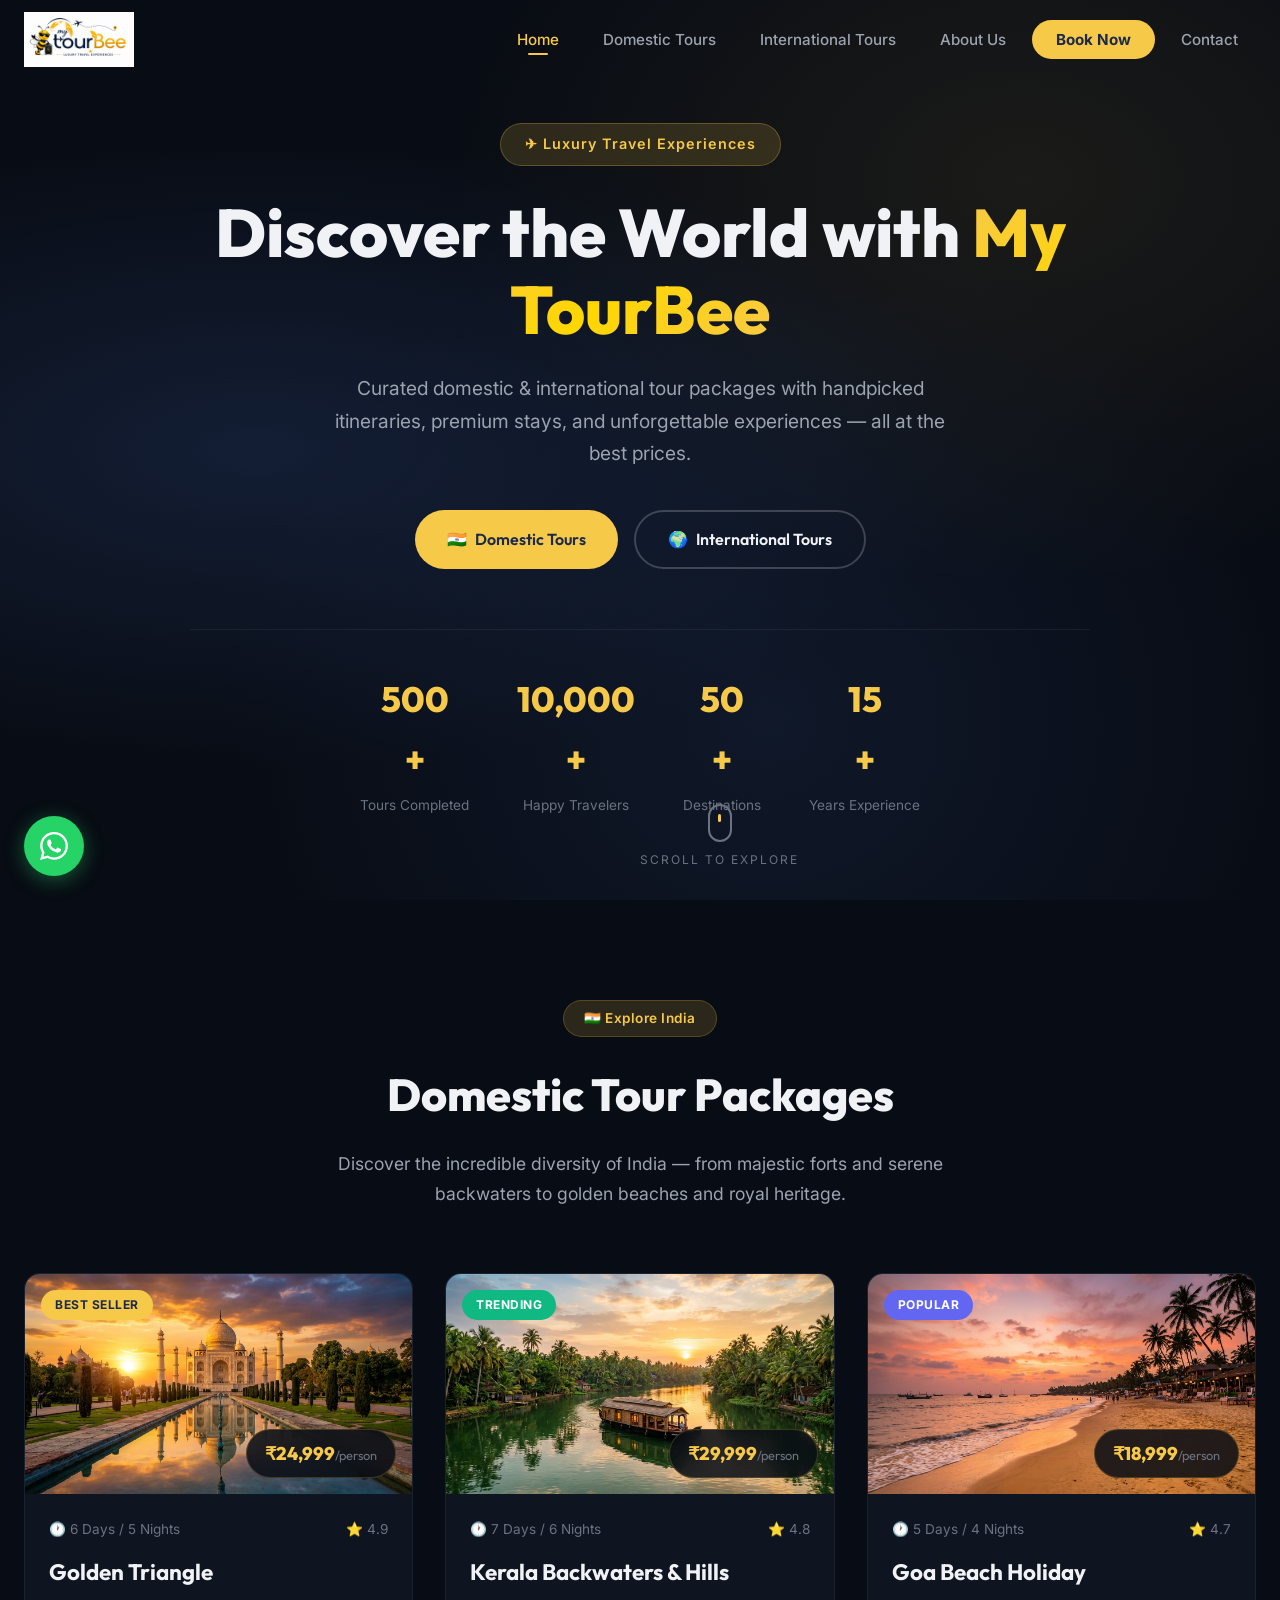
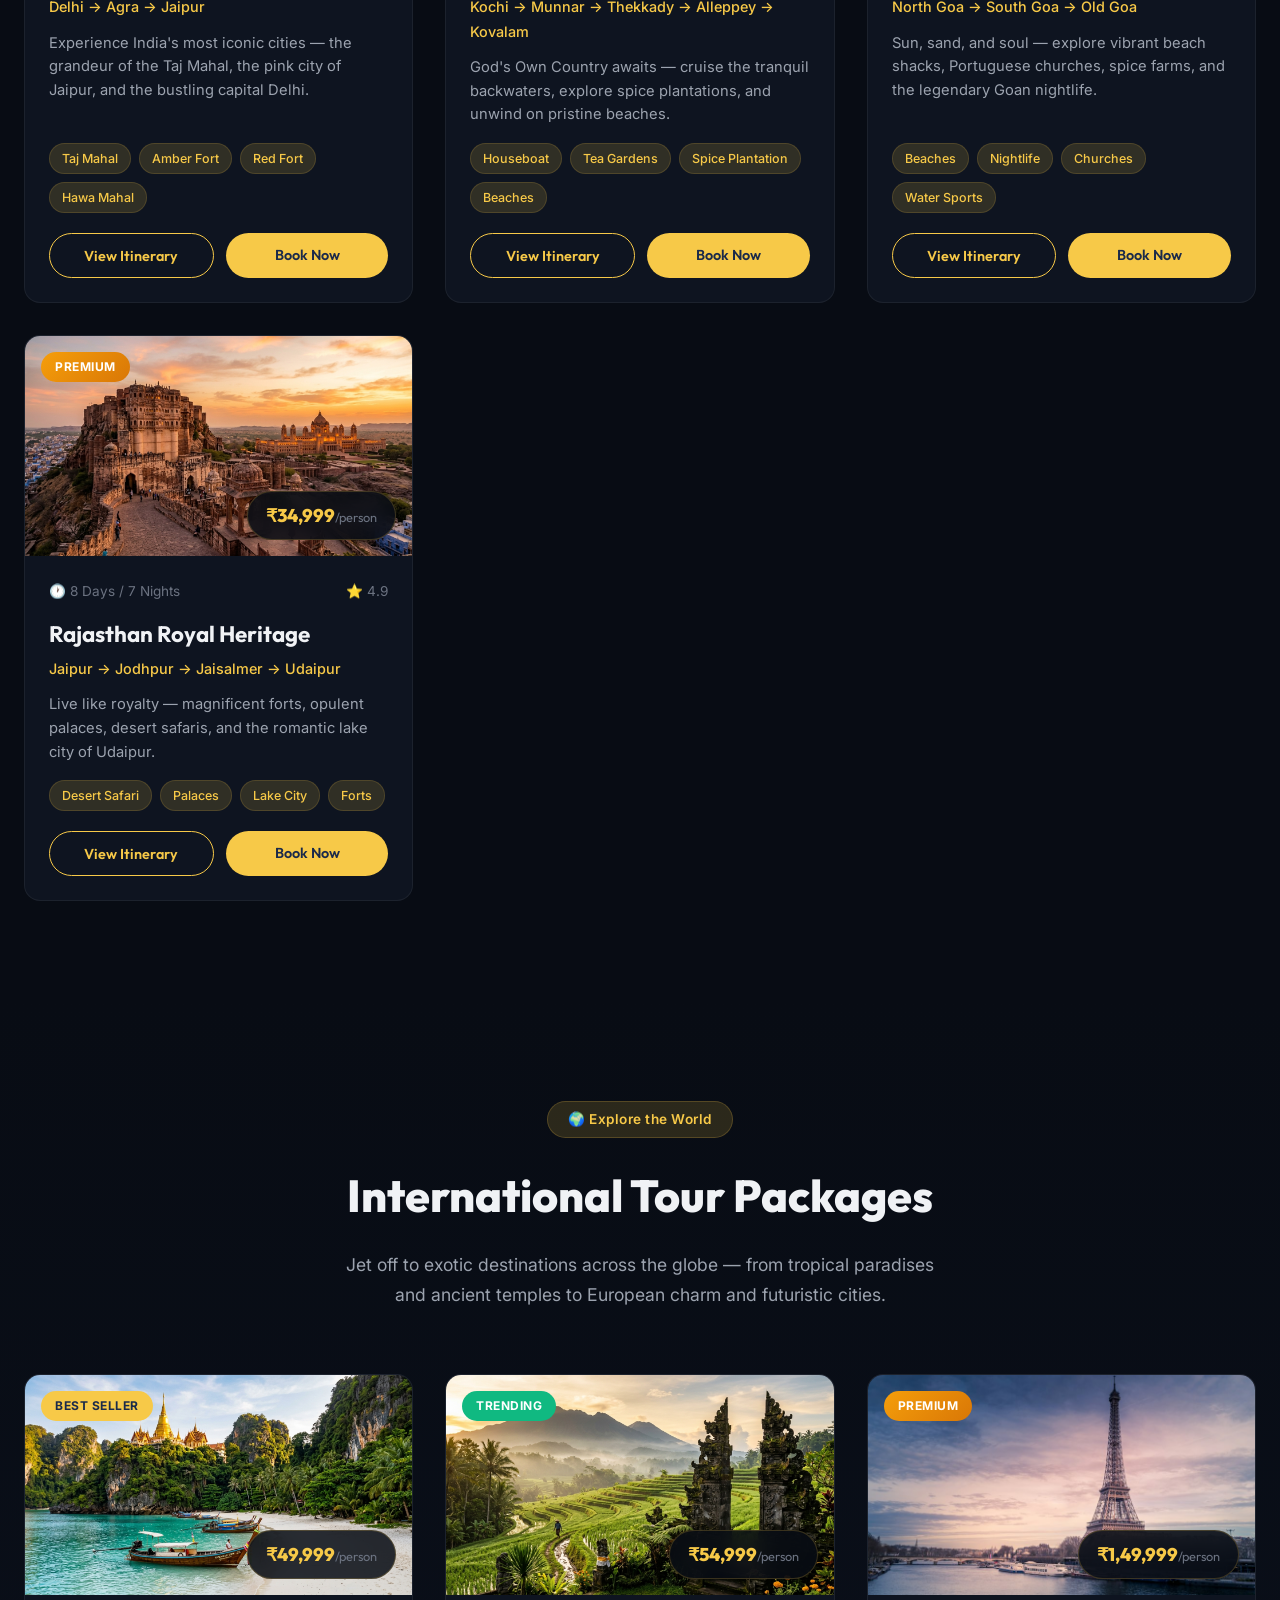
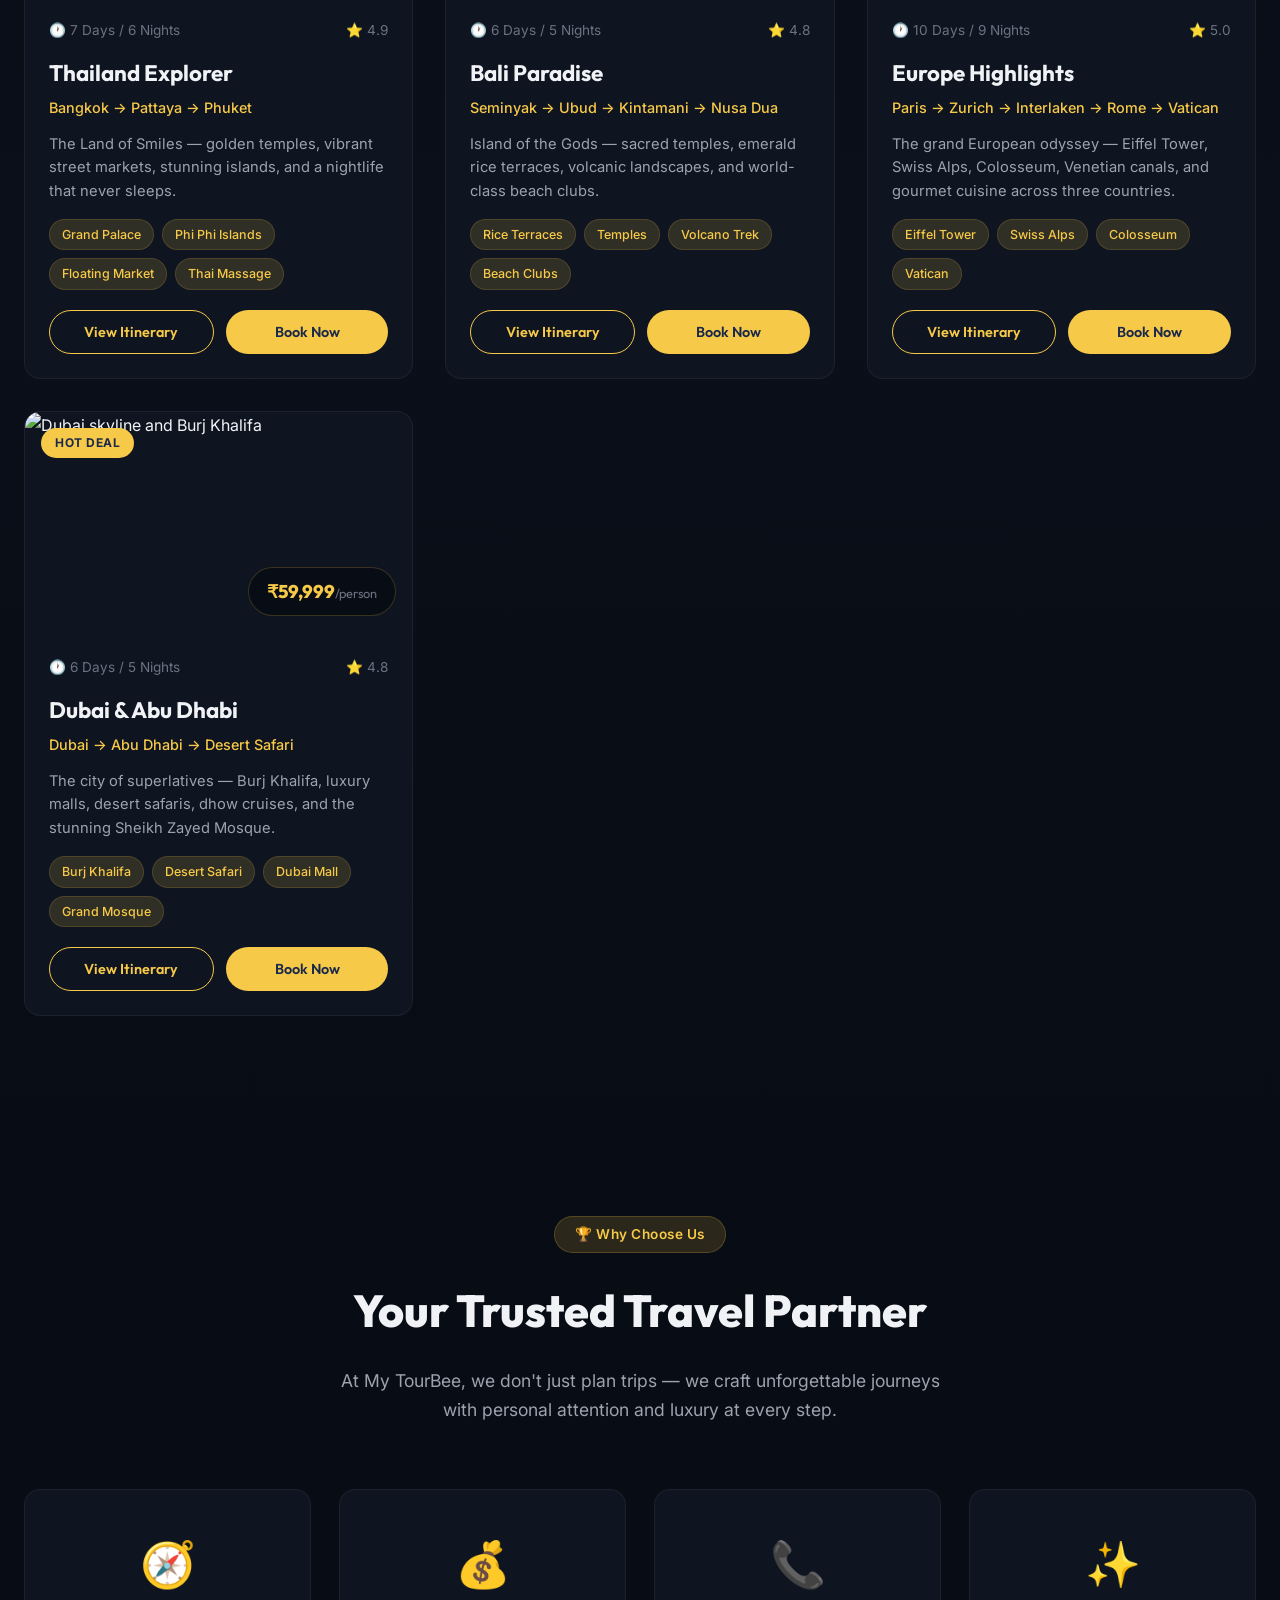
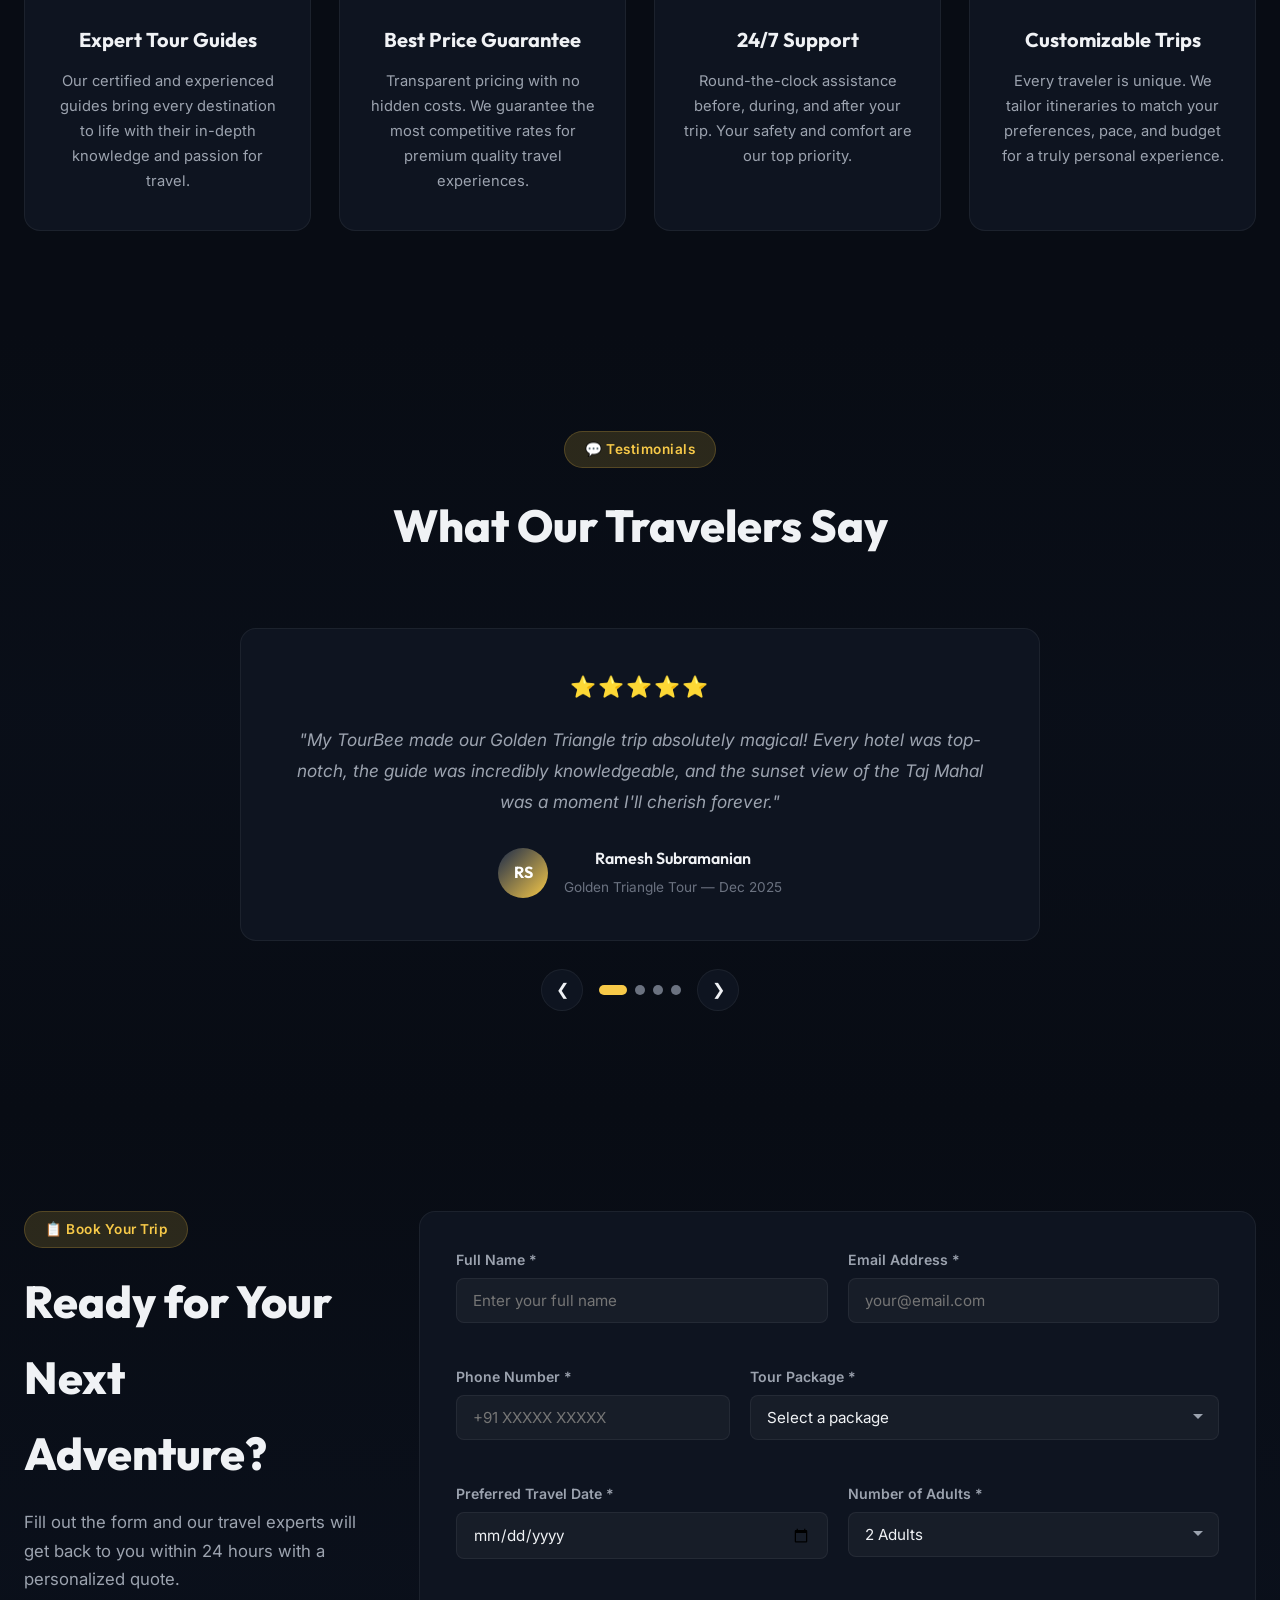
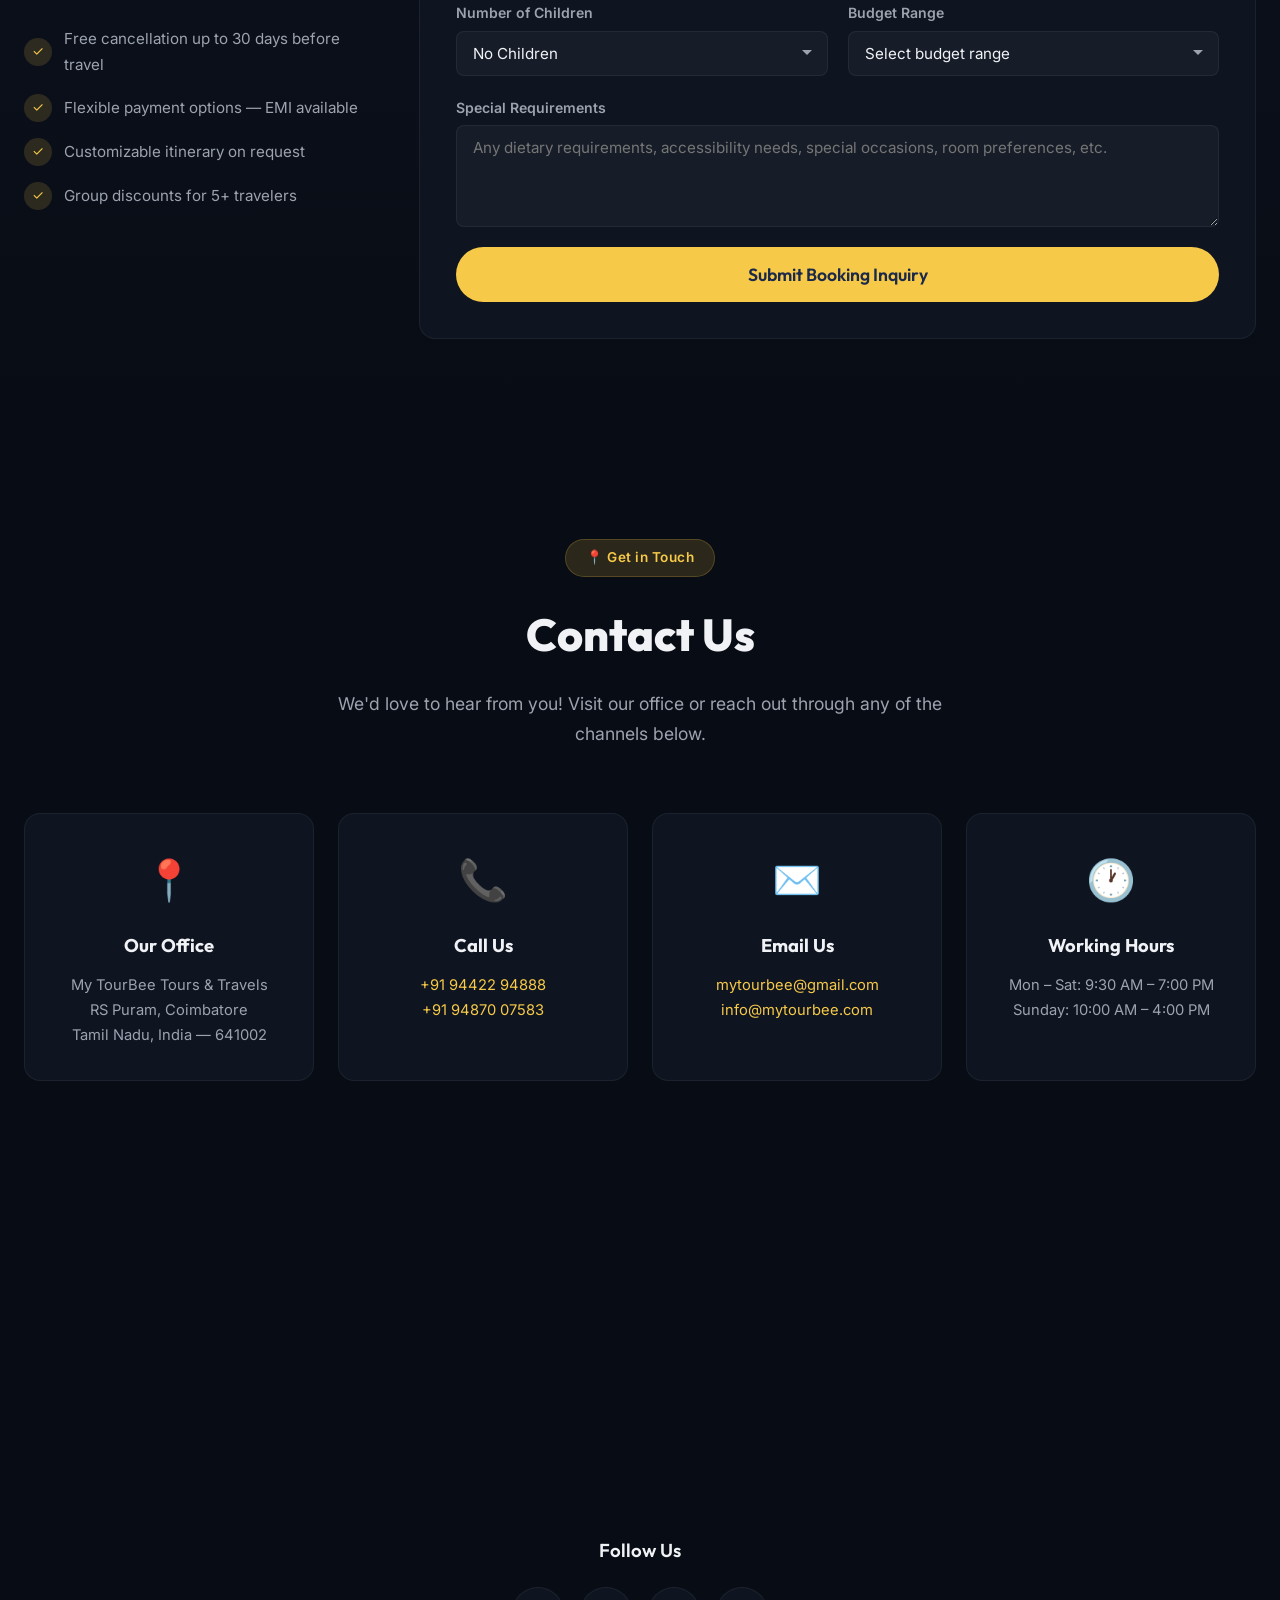
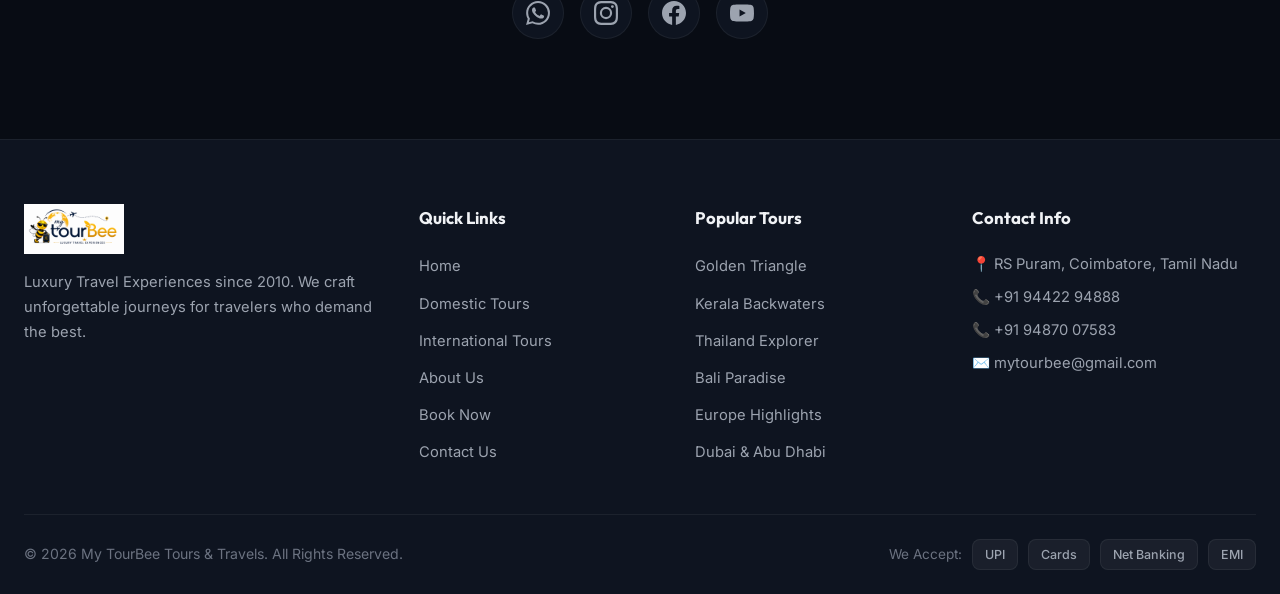
==== commit 0b5575a5: "Deploy My TourBee luxury travel website with full itineraries and INR rates" ====
--- a/index-standalone.html
+++ b/index-standalone.html
@@ -106,25 +106,9 @@
     padding: 100px 0;
 }
 
-/* ========== PRELOADER ========== */
+/* ========== PRELOADER (Disabled for instant load) ========== */
 #preloader {
-    position: fixed;
-    top: 0;
-    left: 0;
-    width: 100%;
-    height: 100%;
-    background: var(--bg-dark);
-    display: flex;
-    flex-direction: column;
-    align-items: center;
-    justify-content: center;
-    z-index: 10000;
-    transition: opacity 0.5s ease, visibility 0.5s ease;
-}
-
-#preloader.hidden {
-    opacity: 0;
-    visibility: hidden;
+    display: none !important;
 }
 
 .loader-bee {
@@ -1537,12 +1521,17 @@
 
 /* ========== SCROLL REVEAL ANIMATIONS ========== */
 .reveal {
+    opacity: 1;
+    transform: none;
+    transition: opacity 0.8s ease, transform 0.8s ease;
+}
+
+.js-loaded .reveal {
     opacity: 0;
-    transform: translateY(40px);
-    transition: opacity 0.8s ease, transform 0.8s ease;
-}
-
-.reveal.visible {
+    transform: translateY(30px);
+}
+
+.js-loaded .reveal.visible {
     opacity: 1;
     transform: translateY(0);
 }
@@ -1738,21 +1727,6 @@
 </head>
 <body>
 
-    <!-- ========== PRELOADER ========== -->
-    <div id="preloader">
-        <div class="loader-bee">
-            <svg class="bee-icon" viewBox="0 0 80 80" width="60" height="60">
-                <circle cx="40" cy="40" r="18" fill="#F7C948" stroke="#1B2A4A" stroke-width="3"/>
-                <rect x="28" y="35" width="24" height="5" rx="2" fill="#1B2A4A"/>
-                <rect x="28" y="42" width="24" height="5" rx="2" fill="#1B2A4A"/>
-                <ellipse cx="28" cy="30" rx="10" ry="6" fill="rgba(255,255,255,0.5)" transform="rotate(-30 28 30)"/>
-                <ellipse cx="52" cy="30" rx="10" ry="6" fill="rgba(255,255,255,0.5)" transform="rotate(30 52 30)"/>
-                <circle cx="35" cy="35" r="2" fill="#1B2A4A"/>
-                <circle cx="45" cy="35" r="2" fill="#1B2A4A"/>
-            </svg>
-        </div>
-        <p class="loader-text">Loading your adventure...</p>
-    </div>
 
     <!-- ========== NAVIGATION ========== -->
     <nav id="navbar" class="navbar">
@@ -2974,30 +2948,30 @@
 };
 
 
-// ========== DOM READY ==========
-document.addEventListener('DOMContentLoaded', () => {
-    initPreloader();
-    initNavigation();
-    initParticles();
-    initScrollReveal();
-    initCounters();
-    initTestimonials();
-    initBookingForm();
-    initSmoothScroll();
-});
-
-
-// ========== PRELOADER ==========
-function initPreloader() {
-    window.addEventListener('load', () => {
-        setTimeout(() => {
-            document.getElementById('preloader').classList.add('hidden');
-        }, 800);
-    });
-    // Fallback
-    setTimeout(() => {
-        document.getElementById('preloader').classList.add('hidden');
-    }, 3000);
+// ========== INITIALIZATION (Fault-Tolerant) ==========
+function initApp() {
+    document.documentElement.classList.add('js-loaded');
+
+    // Remove preloader immediately if present
+    const preloader = document.getElementById('preloader');
+    if (preloader) {
+        preloader.classList.add('hidden');
+        preloader.style.display = 'none';
+    }
+
+    try { initNavigation(); } catch (e) { console.warn('Navigation init warning:', e); }
+    try { initParticles(); } catch (e) { console.warn('Particles init warning:', e); }
+    try { initScrollReveal(); } catch (e) { console.warn('ScrollReveal init warning:', e); }
+    try { initCounters(); } catch (e) { console.warn('Counters init warning:', e); }
+    try { initTestimonials(); } catch (e) { console.warn('Testimonials init warning:', e); }
+    try { initBookingForm(); } catch (e) { console.warn('BookingForm init warning:', e); }
+    try { initSmoothScroll(); } catch (e) { console.warn('SmoothScroll init warning:', e); }
+}
+
+if (document.readyState === 'loading') {
+    document.addEventListener('DOMContentLoaded', initApp);
+} else {
+    initApp();
 }
 
 
@@ -3070,22 +3044,31 @@
 // ========== SCROLL REVEAL ==========
 function initScrollReveal() {
     const reveals = document.querySelectorAll('.reveal');
+    if (!reveals.length) return;
+
+    if (!('IntersectionObserver' in window)) {
+        reveals.forEach(el => el.classList.add('visible'));
+        return;
+    }
 
     const observer = new IntersectionObserver((entries) => {
-        entries.forEach((entry, index) => {
+        entries.forEach((entry) => {
             if (entry.isIntersecting) {
-                setTimeout(() => {
-                    entry.target.classList.add('visible');
-                }, index * 100);
+                entry.target.classList.add('visible');
                 observer.unobserve(entry.target);
             }
         });
     }, {
-        threshold: 0.1,
-        rootMargin: '0px 0px -50px 0px'
+        threshold: 0.05,
+        rootMargin: '0px 0px 50px 0px'
     });
 
     reveals.forEach(el => observer.observe(el));
+
+    // Fallback: reveal all after 800ms so nothing is ever stuck hidden
+    setTimeout(() => {
+        reveals.forEach(el => el.classList.add('visible'));
+    }, 800);
 }
 
 
@@ -3360,10 +3343,16 @@
 function initSmoothScroll() {
     document.querySelectorAll('a[href^="#"]').forEach(anchor => {
         anchor.addEventListener('click', function (e) {
-            e.preventDefault();
-            const target = document.querySelector(this.getAttribute('href'));
-            if (target) {
-                target.scrollIntoView({ behavior: 'smooth', block: 'start' });
+            const href = this.getAttribute('href');
+            if (!href || href === '#') return;
+            try {
+                const target = document.querySelector(href);
+                if (target) {
+                    e.preventDefault();
+                    target.scrollIntoView({ behavior: 'smooth', block: 'start' });
+                }
+            } catch (err) {
+                // Ignore invalid selector
             }
         });
     });
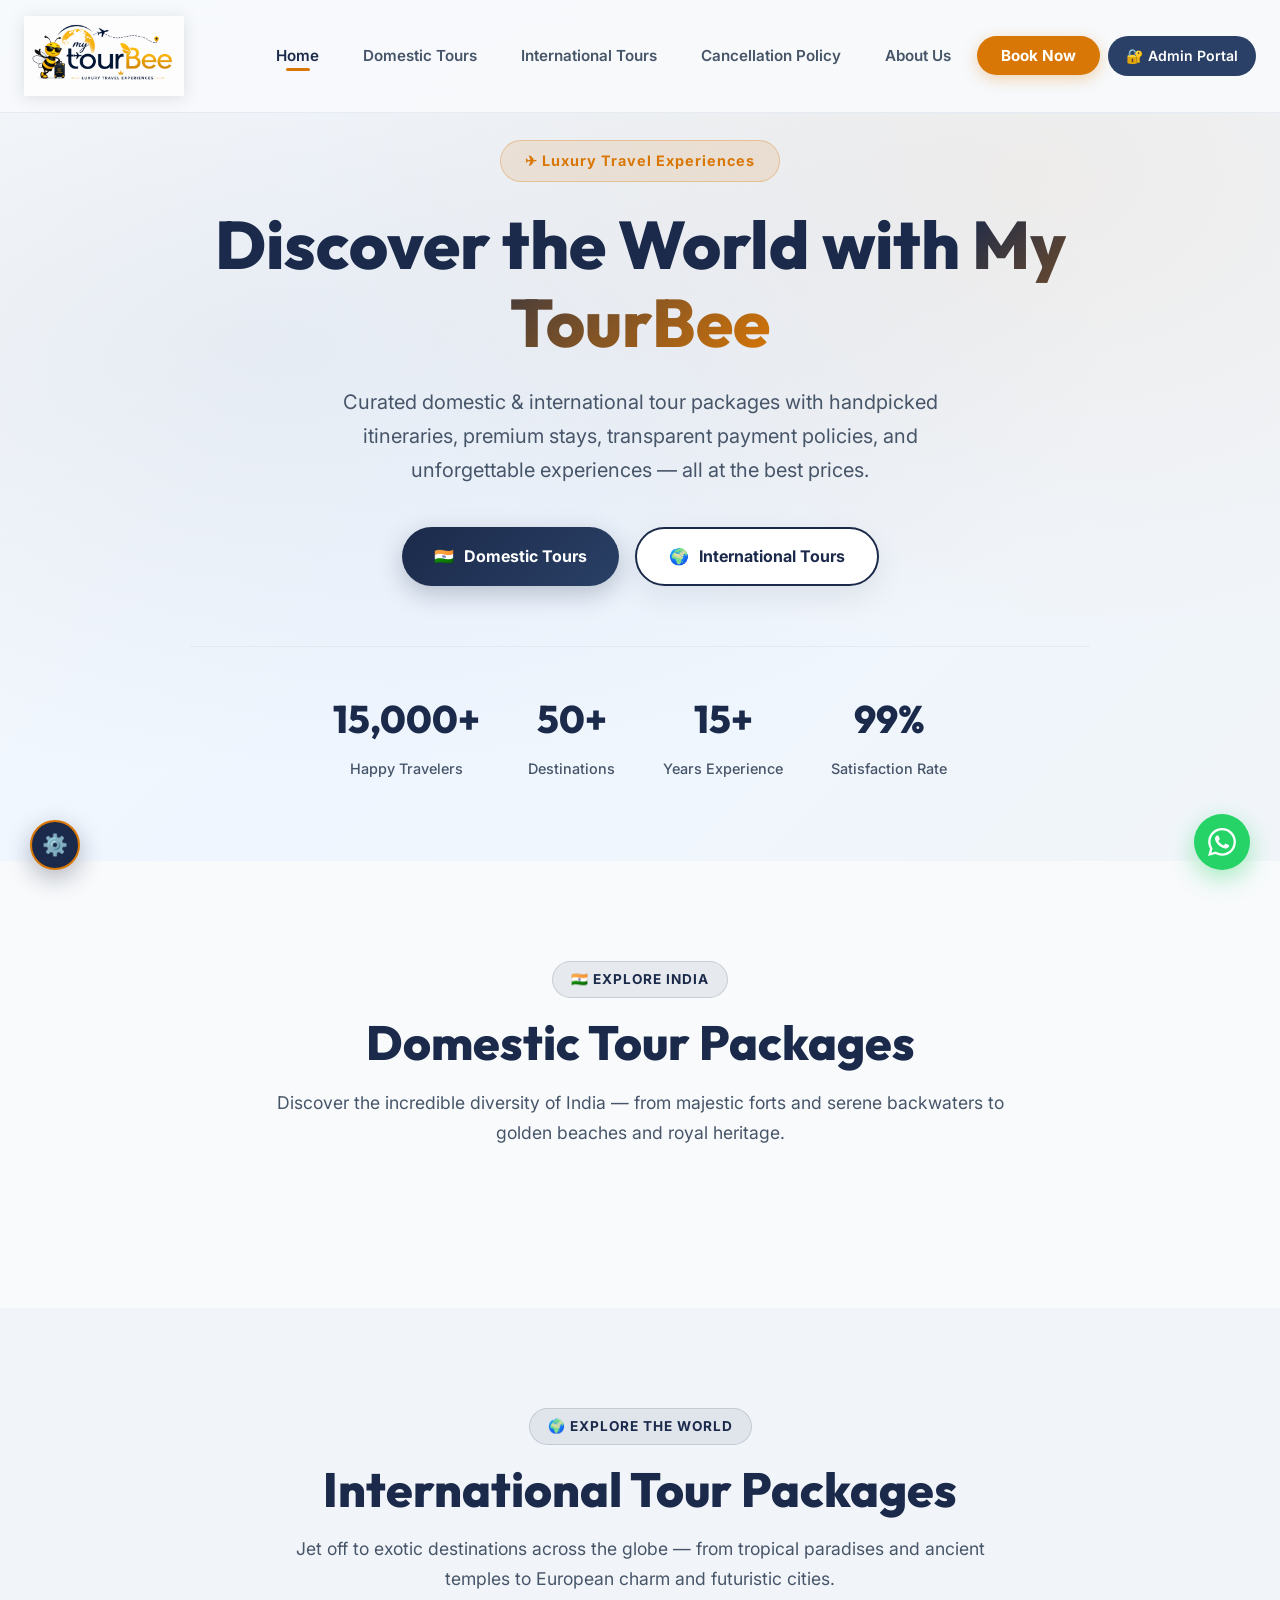
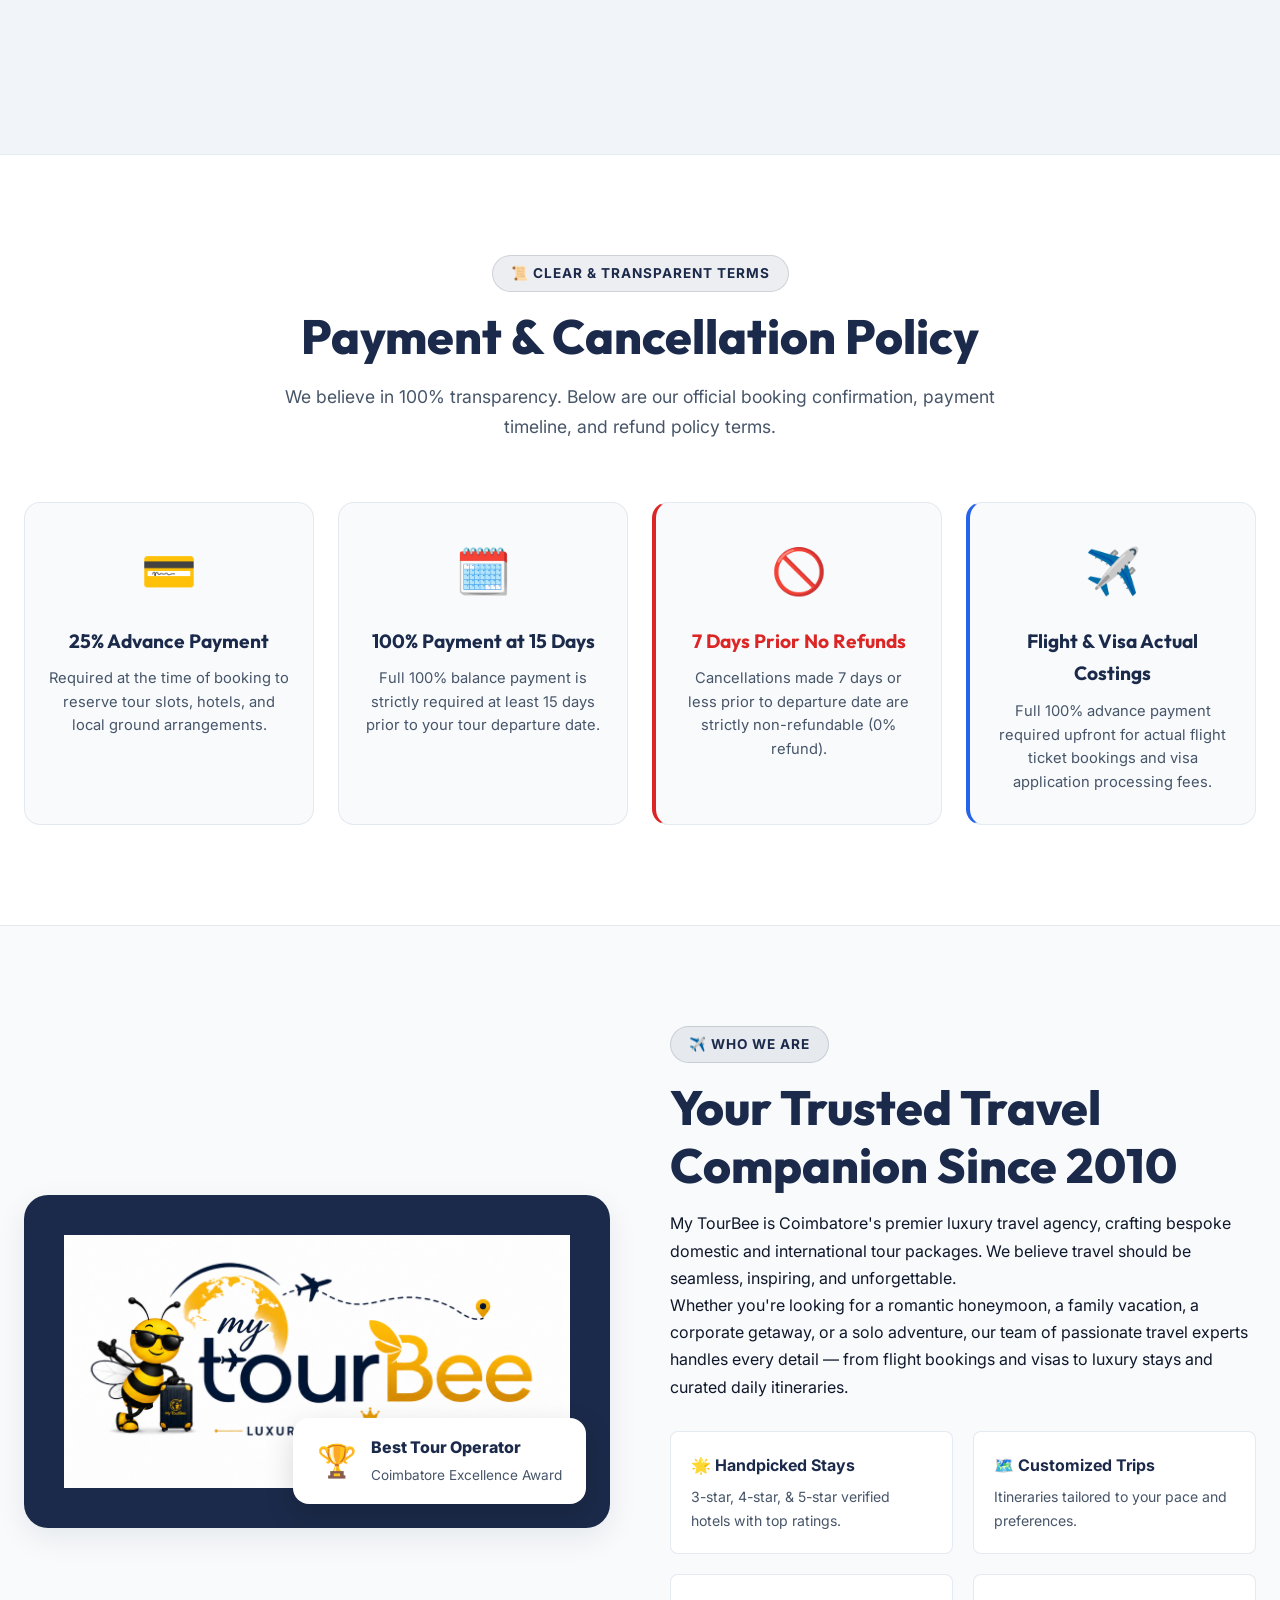
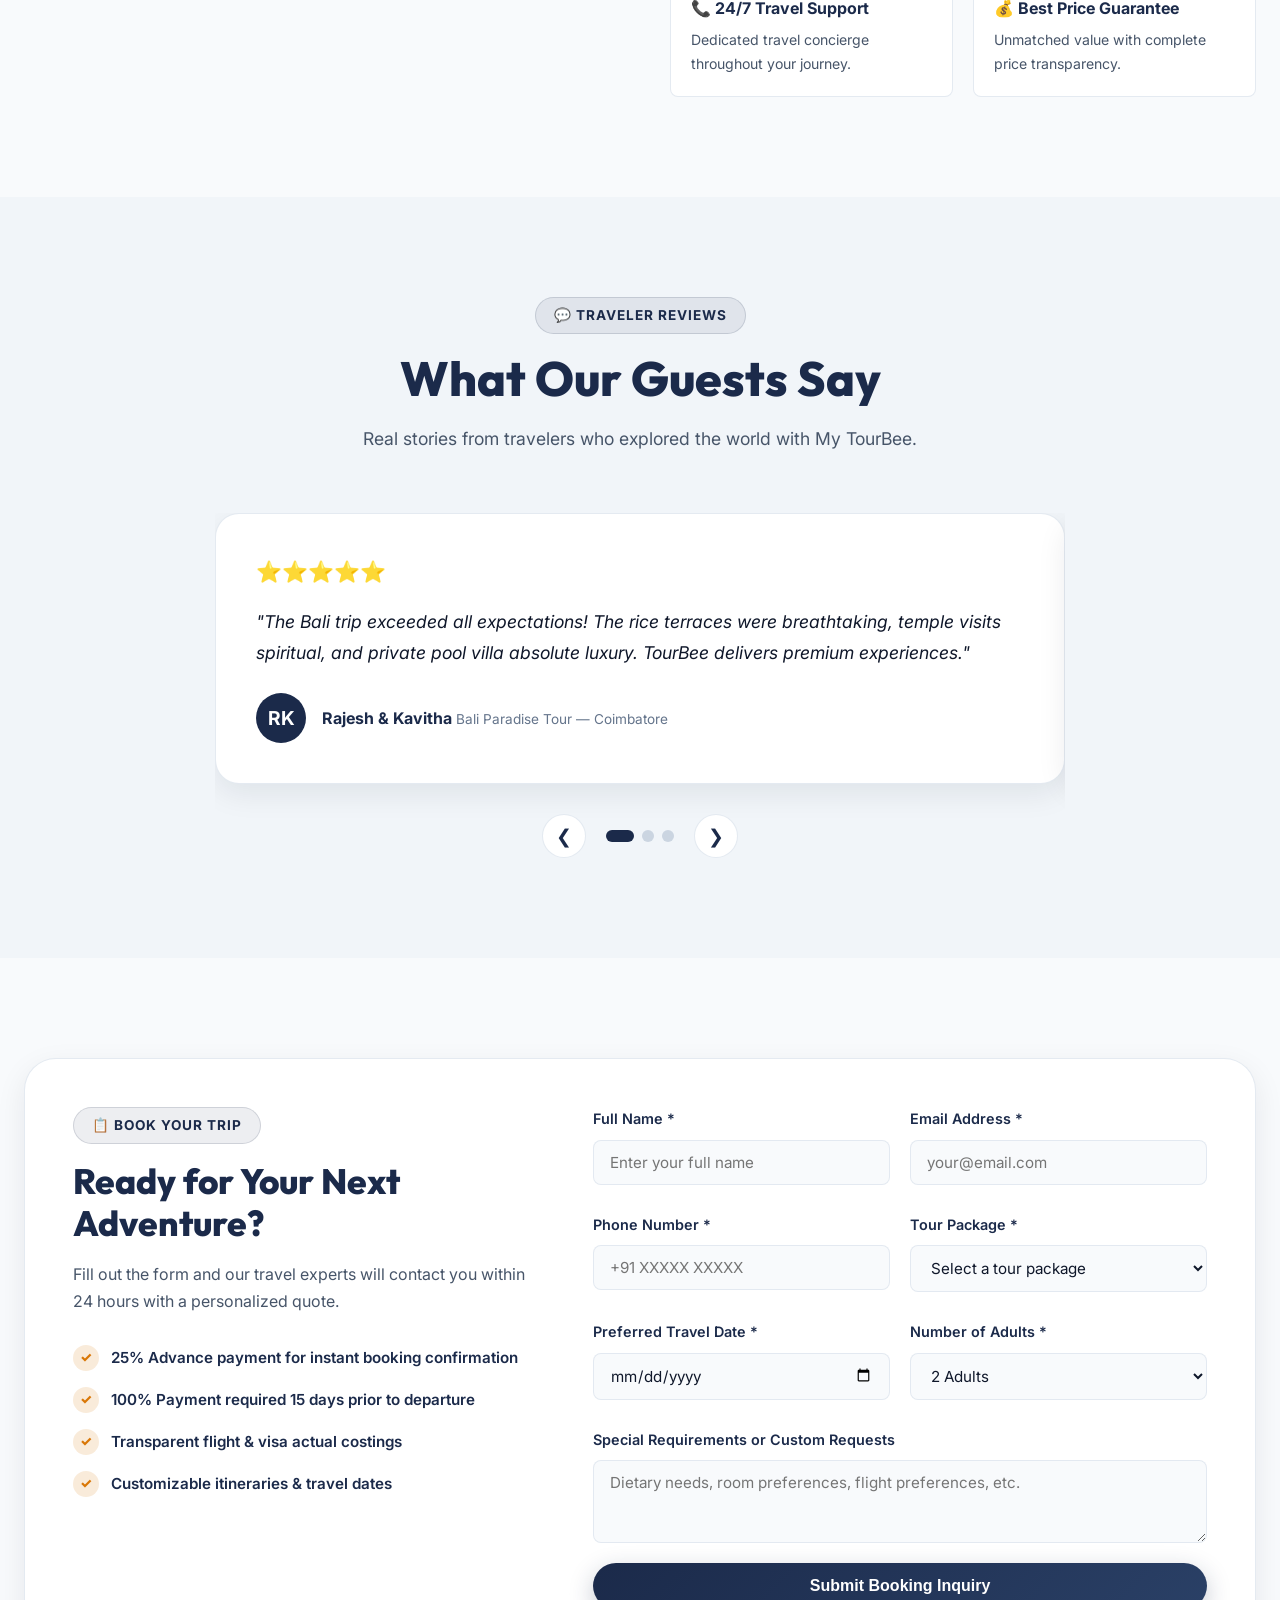
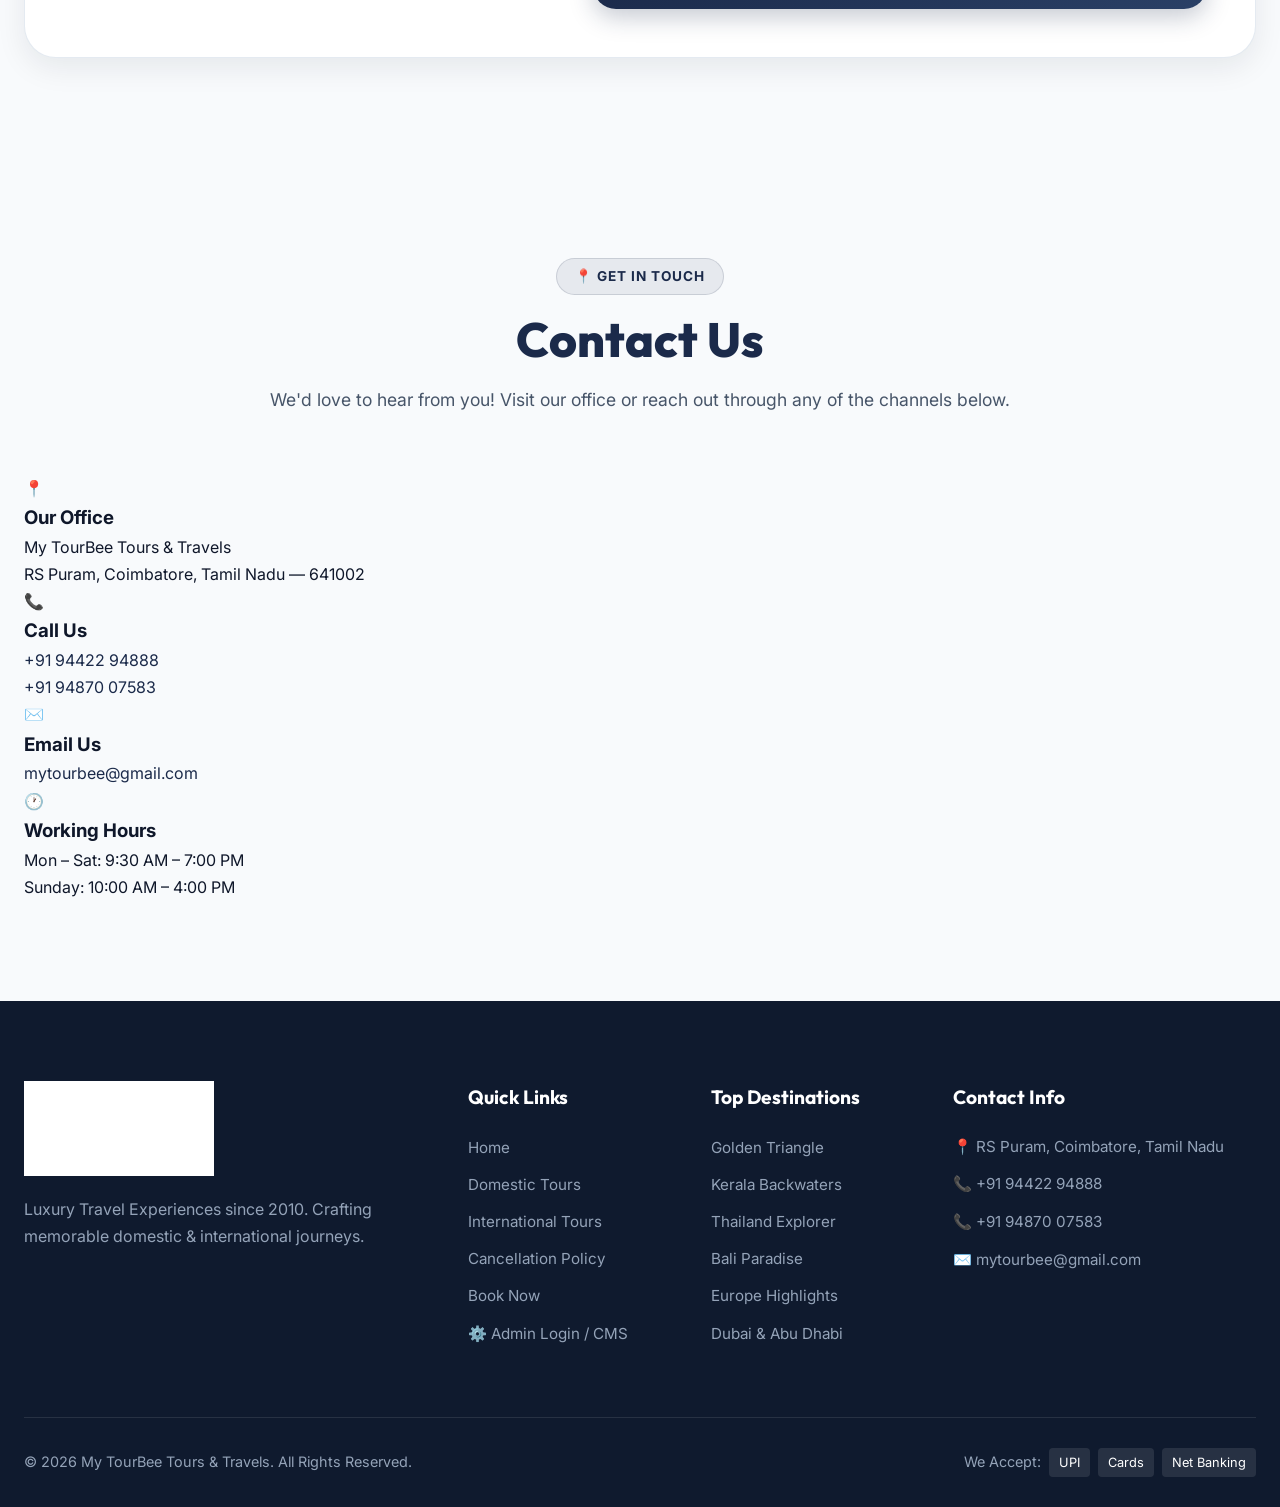
==== commit 15b7201a: "Admin added" ====
--- a/index-standalone.html
+++ b/index-standalone.html
@@ -1,4 +1,4 @@
-﻿<!DOCTYPE html>
+<!DOCTYPE html>
 <html lang="en">
 <head>
     <meta charset="UTF-8">
@@ -12,1721 +12,259 @@
     <style>
 /* ============================================
    MY TOURBEE — LUXURY TRAVEL EXPERIENCES
-   Premium Dark Theme Stylesheet
-   Colors matched to brand: Navy #1B2A4A, Gold #F7C948
+   Premium Light Theme Stylesheet (Standalone)
    ============================================ */
 
-/* ========== CSS CUSTOM PROPERTIES ========== */
 :root {
-    /* Brand Colors — from logo */
-    --primary: #1B2A4A;          /* Navy blue */
+    --primary: #1B2A4A;          
     --primary-light: #2A4066;
     --primary-dark: #0F1A2E;
-    --accent: #F7C948;           /* Golden yellow */
-    --accent-hover: #E5B83A;
-    --accent-light: rgba(247, 201, 72, 0.15);
-
-    /* Background */
-    --bg-dark: #080C14;
-    --bg-card: #0E1420;
-    --bg-card-hover: #141C2C;
-    --bg-glass: rgba(27, 42, 74, 0.4);
-    --bg-glass-border: rgba(247, 201, 72, 0.12);
-
-    /* Text */
-    --text-primary: #F0F2F5;
-    --text-secondary: #9CA3AF;
-    --text-muted: #6B7280;
-
-    /* Misc */
-    --border: rgba(255, 255, 255, 0.06);
+    --accent: #D97706;           
+    --accent-hover: #B45309;
+    --accent-light: rgba(217, 119, 6, 0.12);
+
+    --bg-dark: #F8FAFC;          
+    --bg-card: #FFFFFF;          
+    --bg-card-hover: #F1F5F9;
+    --bg-glass: rgba(255, 255, 255, 0.95);
+    --bg-glass-border: rgba(27, 42, 74, 0.12);
+
+    --text-primary: #0F172A;     
+    --text-secondary: #475569;
+    --text-muted: #64748B;
+
+    --border: rgba(226, 232, 240, 0.9);
     --radius-sm: 8px;
     --radius: 16px;
     --radius-lg: 24px;
     --radius-xl: 32px;
-    --shadow: 0 4px 30px rgba(0, 0, 0, 0.4);
-    --shadow-glow: 0 0 40px rgba(247, 201, 72, 0.15);
+    --shadow: 0 10px 30px rgba(15, 23, 42, 0.08);
+    --shadow-glow: 0 10px 25px rgba(217, 119, 6, 0.15);
     --transition: all 0.35s cubic-bezier(0.4, 0, 0.2, 1);
 
-    /* Typography */
     --font-heading: 'Outfit', sans-serif;
     --font-body: 'Inter', sans-serif;
 }
 
-/* ========== RESET & BASE ========== */
-*,
-*::before,
-*::after {
-    margin: 0;
-    padding: 0;
-    box-sizing: border-box;
-}
-
-html {
-    scroll-behavior: smooth;
-    scroll-padding-top: 80px;
-}
-
-body {
-    font-family: var(--font-body);
-    background: var(--bg-dark);
-    color: var(--text-primary);
-    line-height: 1.7;
-    overflow-x: hidden;
-    -webkit-font-smoothing: antialiased;
-}
-
-a {
-    text-decoration: none;
-    color: var(--accent);
-    transition: var(--transition);
-}
-
-a:hover {
-    color: var(--accent-hover);
-}
-
-img {
-    max-width: 100%;
-    height: auto;
-    display: block;
-}
-
-ul {
-    list-style: none;
-}
-
-.container {
-    max-width: 1280px;
-    margin: 0 auto;
-    padding: 0 24px;
-}
-
-.section {
-    padding: 100px 0;
-}
-
-/* ========== PRELOADER (Disabled for instant load) ========== */
-#preloader {
-    display: none !important;
-}
-
-.loader-bee {
-    animation: beeBounce 1.2s ease-in-out infinite;
-}
-
-.loader-text {
-    margin-top: 20px;
-    color: var(--accent);
-    font-family: var(--font-heading);
-    font-weight: 600;
-    font-size: 1.1rem;
-    letter-spacing: 1px;
-}
-
-@keyframes beeBounce {
-    0%, 100% { transform: translateY(0) rotate(0deg); }
-    25% { transform: translateY(-12px) rotate(-3deg); }
-    50% { transform: translateY(0) rotate(0deg); }
-    75% { transform: translateY(-8px) rotate(3deg); }
-}
-
-/* ========== NAVIGATION ========== */
-.navbar {
-    position: fixed;
-    top: 0;
-    left: 0;
-    right: 0;
-    z-index: 1000;
-    padding: 12px 0;
-    transition: var(--transition);
-    background: transparent;
-}
-
-.navbar.scrolled {
-    background: rgba(8, 12, 20, 0.92);
-    backdrop-filter: blur(20px);
-    -webkit-backdrop-filter: blur(20px);
-    border-bottom: 1px solid var(--bg-glass-border);
-    padding: 8px 0;
-    box-shadow: 0 4px 30px rgba(0, 0, 0, 0.3);
-}
-
-.nav-container {
-    max-width: 1280px;
-    margin: 0 auto;
-    padding: 0 24px;
-    display: flex;
-    align-items: center;
-    justify-content: space-between;
-}
-
-.nav-logo {
-    display: flex;
-    align-items: center;
-}
-
-.logo-img {
-    height: 55px;
-    width: auto;
-    transition: var(--transition);
-}
-
-.navbar.scrolled .logo-img {
-    height: 45px;
-}
-
-.nav-menu {
-    display: flex;
-    align-items: center;
-    gap: 8px;
-}
-
-.nav-link {
-    color: var(--text-secondary);
-    font-weight: 500;
-    padding: 10px 18px;
-    border-radius: var(--radius-sm);
-    font-size: 0.95rem;
-    transition: var(--transition);
-    position: relative;
-}
-
-.nav-link:hover,
-.nav-link.active {
-    color: var(--accent);
-}
-
-.nav-link::after {
-    content: '';
-    position: absolute;
-    bottom: 4px;
-    left: 50%;
-    transform: translateX(-50%) scaleX(0);
-    width: 20px;
-    height: 2px;
-    background: var(--accent);
-    border-radius: 2px;
-    transition: transform 0.3s ease;
-}
-
-.nav-link:hover::after,
-.nav-link.active::after {
-    transform: translateX(-50%) scaleX(1);
-}
-
-.nav-cta {
-    background: var(--accent) !important;
-    color: var(--primary) !important;
-    font-weight: 700 !important;
-    border-radius: 50px !important;
-    padding: 10px 24px !important;
-}
-
-.nav-cta:hover {
-    background: var(--accent-hover) !important;
-    transform: translateY(-2px);
-    box-shadow: 0 4px 20px rgba(247, 201, 72, 0.3);
-}
-
-.nav-cta::after {
-    display: none;
-}
-
-/* Hamburger */
-.hamburger {
-    display: none;
-    flex-direction: column;
-    gap: 5px;
-    background: none;
-    border: none;
-    cursor: pointer;
-    padding: 8px;
-    z-index: 1001;
-}
-
-.bar {
-    width: 28px;
-    height: 3px;
-    background: var(--text-primary);
-    border-radius: 4px;
-    transition: var(--transition);
-}
-
-.hamburger.active .bar:nth-child(1) {
-    transform: rotate(45deg) translate(6px, 5px);
-}
-
-.hamburger.active .bar:nth-child(2) {
-    opacity: 0;
-}
-
-.hamburger.active .bar:nth-child(3) {
-    transform: rotate(-45deg) translate(6px, -5px);
-}
-
-/* ========== HERO SECTION ========== */
-.hero {
-    position: relative;
-    min-height: 100vh;
-    display: flex;
-    align-items: center;
-    justify-content: center;
-    overflow: hidden;
-    padding: 120px 24px 80px;
-}
-
-.hero-bg {
-    position: absolute;
-    top: 0;
-    left: 0;
-    width: 100%;
-    height: 100%;
-    background: 
-        radial-gradient(ellipse at 20% 50%, rgba(27, 42, 74, 0.6) 0%, transparent 50%),
-        radial-gradient(ellipse at 80% 20%, rgba(247, 201, 72, 0.08) 0%, transparent 40%),
-        radial-gradient(ellipse at 60% 80%, rgba(27, 42, 74, 0.4) 0%, transparent 50%),
-        var(--bg-dark);
-    z-index: 0;
-}
-
-.hero-particles {
-    position: absolute;
-    width: 100%;
-    height: 100%;
-    overflow: hidden;
-}
-
-.particle {
-    position: absolute;
-    width: 3px;
-    height: 3px;
-    background: var(--accent);
-    border-radius: 50%;
-    opacity: 0;
-    animation: particleFloat 8s ease-in-out infinite;
-}
-
-@keyframes particleFloat {
-    0% { opacity: 0; transform: translateY(100vh) scale(0); }
-    10% { opacity: 0.6; }
-    90% { opacity: 0.6; }
-    100% { opacity: 0; transform: translateY(-10vh) scale(1); }
-}
-
-.hero-content {
-    position: relative;
-    z-index: 1;
-    text-align: center;
-    max-width: 900px;
-}
-
-.hero-badge {
-    display: inline-block;
-    padding: 8px 24px;
-    background: var(--accent-light);
-    border: 1px solid rgba(247, 201, 72, 0.25);
-    border-radius: 50px;
-    font-size: 0.9rem;
-    font-weight: 600;
-    color: var(--accent);
-    margin-bottom: 28px;
-    letter-spacing: 1px;
-    animation: fadeInDown 0.8s ease 0.3s both;
-}
-
-.hero-title {
-    font-family: var(--font-heading);
-    font-size: clamp(2.5rem, 6vw, 4.2rem);
-    font-weight: 800;
-    line-height: 1.15;
-    margin-bottom: 24px;
-    color: var(--text-primary);
-    animation: fadeInUp 0.8s ease 0.5s both;
-}
-
-.hero-title .highlight {
-    background: linear-gradient(135deg, var(--accent), #FFD700, var(--accent));
-    -webkit-background-clip: text;
-    -webkit-text-fill-color: transparent;
-    background-clip: text;
-}
-
-.hero-subtitle {
-    font-size: clamp(1rem, 2vw, 1.2rem);
-    color: var(--text-secondary);
-    max-width: 650px;
-    margin: 0 auto 40px;
-    animation: fadeInUp 0.8s ease 0.7s both;
-}
-
-.hero-cta {
-    display: flex;
-    gap: 16px;
-    justify-content: center;
-    flex-wrap: wrap;
-    animation: fadeInUp 0.8s ease 0.9s both;
-}
-
-.hero-stats {
-    display: flex;
-    justify-content: center;
-    gap: 48px;
-    margin-top: 60px;
-    padding-top: 40px;
-    border-top: 1px solid var(--border);
-    animation: fadeInUp 0.8s ease 1.1s both;
-}
-
-.stat {
-    text-align: center;
-}
-
-.stat-number {
-    font-family: var(--font-heading);
-    font-size: 2.2rem;
-    font-weight: 800;
-    color: var(--accent);
-    display: block;
-}
-
-.stat-suffix {
-    font-family: var(--font-heading);
-    font-size: 2.2rem;
-    font-weight: 800;
-    color: var(--accent);
-}
-
-.stat-label {
-    display: block;
-    font-size: 0.85rem;
-    color: var(--text-muted);
-    margin-top: 4px;
-}
-
-/* Scroll Indicator */
-.scroll-indicator {
-    position: absolute;
-    bottom: 30px;
-    left: 50%;
-    transform: translateX(-50%);
-    display: flex;
-    flex-direction: column;
-    align-items: center;
-    gap: 8px;
-    color: var(--text-muted);
-    font-size: 0.75rem;
-    text-transform: uppercase;
-    letter-spacing: 2px;
-    animation: fadeInUp 0.8s ease 1.3s both;
-}
-
-.scroll-mouse {
-    width: 24px;
-    height: 38px;
-    border: 2px solid var(--text-muted);
-    border-radius: 12px;
-    display: flex;
-    justify-content: center;
-    padding-top: 8px;
-}
-
-.scroll-wheel {
-    width: 3px;
-    height: 8px;
-    background: var(--accent);
-    border-radius: 3px;
-    animation: scrollWheel 1.5s ease-in-out infinite;
-}
-
-@keyframes scrollWheel {
-    0% { transform: translateY(0); opacity: 1; }
-    100% { transform: translateY(12px); opacity: 0; }
-}
-
-/* ========== BUTTONS ========== */
-.btn {
-    display: inline-flex;
-    align-items: center;
-    gap: 8px;
-    padding: 14px 32px;
-    border-radius: 50px;
-    font-family: var(--font-heading);
-    font-weight: 600;
-    font-size: 1rem;
-    cursor: pointer;
-    border: none;
-    transition: var(--transition);
-    white-space: nowrap;
-}
-
-.btn-primary {
-    background: var(--accent);
-    color: var(--primary);
-}
-
-.btn-primary:hover {
-    background: var(--accent-hover);
-    color: var(--primary);
-    transform: translateY(-3px);
-    box-shadow: 0 8px 30px rgba(247, 201, 72, 0.35);
-}
-
-.btn-secondary {
-    background: transparent;
-    color: var(--text-primary);
-    border: 2px solid rgba(255, 255, 255, 0.2);
-}
-
-.btn-secondary:hover {
-    border-color: var(--accent);
-    color: var(--accent);
-    transform: translateY(-3px);
-}
-
-.btn-outline {
-    background: transparent;
-    color: var(--accent);
-    border: 1.5px solid var(--accent);
-    padding: 10px 22px;
-    font-size: 0.9rem;
-}
-
-.btn-outline:hover {
-    background: var(--accent);
-    color: var(--primary);
-}
-
-.btn-sm {
-    padding: 10px 22px;
-    font-size: 0.9rem;
-}
-
-.btn-full {
-    width: 100%;
-    justify-content: center;
-    padding: 16px 32px;
-    font-size: 1.1rem;
-}
-
-/* ========== SECTION HEADERS ========== */
-.section-header {
-    text-align: center;
-    margin-bottom: 64px;
-}
-
-.section-tag {
-    display: inline-block;
-    padding: 6px 20px;
-    background: var(--accent-light);
-    border: 1px solid rgba(247, 201, 72, 0.2);
-    border-radius: 50px;
-    font-size: 0.85rem;
-    font-weight: 600;
-    color: var(--accent);
-    margin-bottom: 20px;
-    letter-spacing: 0.5px;
-}
-
-.section-title {
-    font-family: var(--font-heading);
-    font-size: clamp(2rem, 4vw, 2.8rem);
-    font-weight: 800;
-    color: var(--text-primary);
-    margin-bottom: 16px;
-}
-
-.section-desc {
-    font-size: 1.1rem;
-    color: var(--text-secondary);
-    max-width: 620px;
-    margin: 0 auto;
-}
-
-/* ========== TOUR CARDS ========== */
-.tour-grid {
-    display: grid;
-    grid-template-columns: repeat(auto-fill, minmax(300px, 1fr));
-    gap: 32px;
-}
-
-.tour-card {
-    background: var(--bg-card);
-    border-radius: var(--radius);
-    overflow: hidden;
-    border: 1px solid var(--border);
-    transition: var(--transition);
-    display: flex;
-    flex-direction: column;
-}
-
-.tour-card:hover {
-    transform: translateY(-8px);
-    border-color: var(--bg-glass-border);
-    box-shadow: var(--shadow-glow);
-}
-
-.tour-card-image {
-    position: relative;
-    height: 220px;
-    overflow: hidden;
-}
-
-.tour-card-image img {
-    width: 100%;
-    height: 100%;
-    object-fit: cover;
-    transition: transform 0.6s ease;
-}
-
-.tour-card:hover .tour-card-image img {
-    transform: scale(1.08);
-}
-
-.tour-card-gradient {
-    width: 100%;
-    height: 100%;
-    display: flex;
-    align-items: center;
-    justify-content: center;
-}
-
-.europe-gradient {
-    background: linear-gradient(135deg, #1a1a2e, #16213e, #0f3460, #533483);
-    animation: gradientShift 6s ease infinite;
-    background-size: 300% 300%;
-}
-
-.dubai-gradient {
-    background: linear-gradient(135deg, #1a1a2e, #4a1942, #c84b31, #f7c948);
-    animation: gradientShift 6s ease infinite;
-    background-size: 300% 300%;
-}
-
-@keyframes gradientShift {
-    0%, 100% { background-position: 0% 50%; }
-    50% { background-position: 100% 50%; }
-}
-
-.gradient-content {
-    text-align: center;
-}
-
-.gradient-icon {
-    font-size: 3rem;
-    display: block;
-    margin-bottom: 8px;
-}
-
-.gradient-label {
-    font-family: var(--font-heading);
-    font-weight: 600;
-    font-size: 1.1rem;
-    color: rgba(255,255,255,0.8);
-}
-
-.tour-badge {
-    position: absolute;
-    top: 16px;
-    left: 16px;
-    padding: 5px 14px;
-    border-radius: 50px;
-    font-size: 0.75rem;
-    font-weight: 700;
-    text-transform: uppercase;
-    letter-spacing: 0.5px;
-    background: var(--accent);
-    color: var(--primary);
-}
-
-.tour-badge.trending { background: #10b981; color: #fff; }
-.tour-badge.popular { background: #6366f1; color: #fff; }
-.tour-badge.premium { background: linear-gradient(135deg, #f59e0b, #d97706); color: #fff; }
-
-.tour-price {
-    position: absolute;
-    bottom: 16px;
-    right: 16px;
-    padding: 8px 18px;
-    background: rgba(8, 12, 20, 0.85);
-    backdrop-filter: blur(10px);
-    border-radius: 50px;
-    font-family: var(--font-heading);
-    font-weight: 800;
-    font-size: 1.15rem;
-    color: var(--accent);
-    border: 1px solid rgba(247, 201, 72, 0.2);
-}
-
-.tour-price span {
-    font-weight: 400;
-    font-size: 0.8rem;
-    color: var(--text-muted);
-}
-
-.tour-card-body {
-    padding: 24px;
-    flex: 1;
-    display: flex;
-    flex-direction: column;
-}
-
-.tour-meta {
-    display: flex;
-    justify-content: space-between;
-    align-items: center;
-    margin-bottom: 12px;
-    font-size: 0.85rem;
-    color: var(--text-muted);
-}
-
-.tour-name {
-    font-family: var(--font-heading);
-    font-size: 1.4rem;
-    font-weight: 700;
-    margin-bottom: 4px;
-}
-
-.tour-route {
-    font-size: 0.9rem;
-    color: var(--accent);
-    margin-bottom: 12px;
-    font-weight: 500;
-}
-
-.tour-desc {
-    font-size: 0.92rem;
-    color: var(--text-secondary);
-    margin-bottom: 16px;
-    line-height: 1.6;
-    flex: 1;
-}
-
-.tour-highlights {
-    display: flex;
-    flex-wrap: wrap;
-    gap: 8px;
-    margin-bottom: 20px;
-}
-
-.tag {
-    padding: 4px 12px;
-    background: var(--accent-light);
-    border-radius: 50px;
-    font-size: 0.78rem;
-    font-weight: 500;
-    color: var(--accent);
-    border: 1px solid rgba(247, 201, 72, 0.15);
-}
-
-.tour-actions {
-    display: flex;
-    gap: 12px;
-    margin-top: auto;
-}
-
-.tour-actions .btn {
-    flex: 1;
-    justify-content: center;
-}
-
-/* ========== INTERNATIONAL BG ========== */
-.international-bg {
-    background: linear-gradient(180deg, var(--bg-dark) 0%, rgba(27, 42, 74, 0.1) 50%, var(--bg-dark) 100%);
-}
-
-/* ========== WHY CHOOSE US ========== */
-.features-grid {
-    display: grid;
-    grid-template-columns: repeat(auto-fill, minmax(270px, 1fr));
-    gap: 28px;
-}
-
-.feature-card {
-    background: var(--bg-card);
-    border: 1px solid var(--border);
-    border-radius: var(--radius);
-    padding: 36px 28px;
-    text-align: center;
-    transition: var(--transition);
-}
-
-.feature-card:hover {
-    transform: translateY(-6px);
-    border-color: var(--bg-glass-border);
-    box-shadow: var(--shadow-glow);
-}
-
-.feature-icon {
-    font-size: 2.8rem;
-    margin-bottom: 20px;
-    display: block;
-}
-
-.feature-card h3 {
-    font-family: var(--font-heading);
-    font-size: 1.25rem;
-    font-weight: 700;
-    margin-bottom: 12px;
-    color: var(--text-primary);
-}
-
-.feature-card p {
-    font-size: 0.92rem;
-    color: var(--text-secondary);
-    line-height: 1.7;
-}
-
-/* ========== TESTIMONIALS ========== */
-.testimonials-section {
-    background: linear-gradient(180deg, var(--bg-dark) 0%, rgba(27, 42, 74, 0.08) 50%, var(--bg-dark) 100%);
-}
-
-.testimonial-slider {
-    max-width: 800px;
-    margin: 0 auto;
-    overflow: hidden;
-    position: relative;
-}
-
-.testimonial-track {
-    display: flex;
-    transition: transform 0.5s cubic-bezier(0.4, 0, 0.2, 1);
-}
-
-.testimonial-card {
-    min-width: 100%;
-    padding: 40px;
-    background: var(--bg-card);
-    border: 1px solid var(--border);
-    border-radius: var(--radius);
-    text-align: center;
-}
-
-.testimonial-stars {
-    font-size: 1.3rem;
-    margin-bottom: 20px;
-    letter-spacing: 2px;
-}
-
-.testimonial-text {
-    font-size: 1.08rem;
-    color: var(--text-secondary);
-    line-height: 1.8;
-    margin-bottom: 28px;
-    font-style: italic;
-}
-
-.testimonial-author {
-    display: flex;
-    align-items: center;
-    justify-content: center;
-    gap: 16px;
-}
-
-.author-avatar {
-    width: 50px;
-    height: 50px;
-    background: linear-gradient(135deg, var(--primary), var(--accent));
-    border-radius: 50%;
-    display: flex;
-    align-items: center;
-    justify-content: center;
-    font-family: var(--font-heading);
-    font-weight: 700;
-    font-size: 1rem;
-    color: #fff;
-}
-
-.testimonial-author h4 {
-    font-family: var(--font-heading);
-    font-weight: 600;
-    font-size: 1rem;
-    color: var(--text-primary);
-}
-
-.testimonial-author span {
-    font-size: 0.85rem;
-    color: var(--text-muted);
-}
-
-.testimonial-nav {
-    display: flex;
-    align-items: center;
-    justify-content: center;
-    gap: 16px;
-    margin-top: 28px;
-}
-
-.testimonial-btn {
-    width: 42px;
-    height: 42px;
-    border-radius: 50%;
-    background: var(--bg-card);
-    border: 1px solid var(--border);
-    color: var(--text-primary);
-    cursor: pointer;
-    font-size: 1rem;
-    display: flex;
-    align-items: center;
-    justify-content: center;
-    transition: var(--transition);
-}
-
-.testimonial-btn:hover {
-    background: var(--accent);
-    color: var(--primary);
-    border-color: var(--accent);
-}
-
-.testimonial-dots {
-    display: flex;
-    gap: 8px;
-}
-
-.testimonial-dot {
-    width: 10px;
-    height: 10px;
-    border-radius: 50%;
-    background: var(--text-muted);
-    cursor: pointer;
-    transition: var(--transition);
-}
-
-.testimonial-dot.active {
-    background: var(--accent);
-    width: 28px;
-    border-radius: 5px;
-}
-
-/* ========== BOOKING FORM ========== */
-.booking-section {
-    background: linear-gradient(180deg, var(--bg-dark), rgba(27, 42, 74, 0.12), var(--bg-dark));
-}
-
-.booking-wrapper {
-    display: grid;
-    grid-template-columns: 1fr 1.2fr;
-    gap: 48px;
-    align-items: start;
-}
-
-.booking-info .section-tag {
-    margin-bottom: 16px;
-}
-
-.booking-info .section-title {
-    text-align: left;
-    margin-bottom: 16px;
-}
-
-.booking-info > p {
-    color: var(--text-secondary);
-    font-size: 1.05rem;
-    margin-bottom: 32px;
-}
-
-.booking-features {
-    display: flex;
-    flex-direction: column;
-    gap: 16px;
-}
-
-.bf-item {
-    display: flex;
-    align-items: center;
-    gap: 12px;
-    font-size: 0.95rem;
-    color: var(--text-secondary);
-}
-
-.bf-icon {
-    width: 28px;
-    height: 28px;
-    background: var(--accent-light);
-    border-radius: 50%;
-    display: flex;
-    align-items: center;
-    justify-content: center;
-    font-size: 0.85rem;
-    color: var(--accent);
-    flex-shrink: 0;
-}
-
-.booking-form {
-    background: var(--bg-card);
-    border: 1px solid var(--border);
-    border-radius: var(--radius);
-    padding: 36px;
-}
-
-.form-row {
-    display: grid;
-    grid-template-columns: 1fr 1fr;
-    gap: 20px;
-    margin-bottom: 20px;
-}
-
-.form-group {
-    display: flex;
-    flex-direction: column;
-}
-
-.form-group.full-width {
-    grid-column: 1 / -1;
-    margin-bottom: 20px;
-}
-
-.form-group label {
-    font-size: 0.88rem;
-    font-weight: 600;
-    color: var(--text-secondary);
-    margin-bottom: 6px;
-}
-
-.form-group input,
-.form-group select,
-.form-group textarea {
-    padding: 12px 16px;
-    background: rgba(255, 255, 255, 0.04);
-    border: 1px solid var(--border);
-    border-radius: var(--radius-sm);
-    color: var(--text-primary);
-    font-family: var(--font-body);
-    font-size: 0.95rem;
-    transition: var(--transition);
-    outline: none;
-}
-
-.form-group input:focus,
-.form-group select:focus,
-.form-group textarea:focus {
-    border-color: var(--accent);
-    box-shadow: 0 0 0 3px rgba(247, 201, 72, 0.12);
-}
-
-.form-group select {
-    cursor: pointer;
-    appearance: none;
-    background-image: url("data:image/svg+xml,%3Csvg xmlns='http://www.w3.org/2000/svg' width='12' height='12' viewBox='0 0 12 12'%3E%3Cpath fill='%239CA3AF' d='M6 8L1 3h10z'/%3E%3C/svg%3E");
-    background-repeat: no-repeat;
-    background-position: right 14px center;
-    padding-right: 36px;
-}
-
-.form-group select option {
-    background: var(--bg-card);
-    color: var(--text-primary);
-}
-
-.form-group textarea {
-    resize: vertical;
-    min-height: 100px;
-}
-
-.form-error {
-    font-size: 0.8rem;
-    color: #ef4444;
-    margin-top: 4px;
-    min-height: 18px;
-}
-
-.form-group input.error,
-.form-group select.error {
-    border-color: #ef4444;
-}
-
-/* Submit Button Loader */
-.spinner {
-    display: inline-block;
-    width: 18px;
-    height: 18px;
-    border: 3px solid rgba(27, 42, 74, 0.3);
-    border-top-color: var(--primary);
-    border-radius: 50%;
-    animation: spin 0.6s linear infinite;
-    vertical-align: middle;
-}
-
-@keyframes spin {
-    to { transform: rotate(360deg); }
-}
-
-/* ========== CONTACT SECTION ========== */
-.contact-grid {
-    display: grid;
-    grid-template-columns: repeat(auto-fill, minmax(250px, 1fr));
-    gap: 24px;
-    margin-bottom: 48px;
-}
-
-.contact-card {
-    background: var(--bg-card);
-    border: 1px solid var(--border);
-    border-radius: var(--radius);
-    padding: 32px 24px;
-    text-align: center;
-    transition: var(--transition);
-}
-
-.contact-card:hover {
-    border-color: var(--bg-glass-border);
-    transform: translateY(-4px);
-}
-
-.contact-icon {
-    font-size: 2.5rem;
-    margin-bottom: 16px;
-}
-
-.contact-card h3 {
-    font-family: var(--font-heading);
-    font-size: 1.15rem;
-    font-weight: 700;
-    margin-bottom: 12px;
-    color: var(--text-primary);
-}
-
-.contact-card p {
-    font-size: 0.92rem;
-    color: var(--text-secondary);
-    line-height: 1.7;
-}
-
-.contact-card a {
-    color: var(--accent);
-}
-
-.contact-map {
-    margin-bottom: 48px;
-}
-
-.contact-map iframe {
-    width: 100%;
-    border-radius: var(--radius);
-    border: 1px solid var(--border);
-}
-
-/* Social Links */
-.social-links {
-    text-align: center;
-}
-
-.social-links h3 {
-    font-family: var(--font-heading);
-    font-weight: 600;
-    margin-bottom: 20px;
-    color: var(--text-primary);
-}
-
-.socials {
-    display: flex;
-    gap: 16px;
-    justify-content: center;
-}
-
-.social-btn {
-    width: 52px;
-    height: 52px;
-    border-radius: 50%;
-    display: flex;
-    align-items: center;
-    justify-content: center;
-    transition: var(--transition);
-    border: 1px solid var(--border);
-    background: var(--bg-card);
-    color: var(--text-secondary);
-}
-
-.social-btn:hover {
-    transform: translateY(-4px) scale(1.1);
-}
-
-.social-btn.whatsapp:hover {
-    background: #25d366;
-    color: #fff;
-    border-color: #25d366;
-}
-
-.social-btn.instagram:hover {
-    background: linear-gradient(135deg, #f09433, #e6683c, #dc2743, #cc2366, #bc1888);
-    color: #fff;
-    border-color: transparent;
-}
-
-.social-btn.facebook:hover {
-    background: #1877f2;
-    color: #fff;
-    border-color: #1877f2;
-}
-
-.social-btn.youtube:hover {
-    background: #ff0000;
-    color: #fff;
-    border-color: #ff0000;
-}
-
-/* ========== FOOTER ========== */
-.footer {
-    background: var(--bg-card);
-    border-top: 1px solid var(--border);
-    padding: 64px 0 0;
-}
-
-.footer-grid {
-    display: grid;
-    grid-template-columns: 1.5fr 1fr 1fr 1.2fr;
-    gap: 40px;
-    padding-bottom: 48px;
-    border-bottom: 1px solid var(--border);
-}
-
-.footer-logo {
-    height: 50px;
-    margin-bottom: 16px;
-}
-
-.footer-brand p {
-    font-size: 0.92rem;
-    color: var(--text-secondary);
-    line-height: 1.7;
-}
-
-.footer-links h4,
-.footer-contact h4 {
-    font-family: var(--font-heading);
-    font-weight: 700;
-    font-size: 1.05rem;
-    margin-bottom: 20px;
-    color: var(--text-primary);
-}
-
-.footer-links ul {
-    display: flex;
-    flex-direction: column;
-    gap: 10px;
-}
-
-.footer-links a {
-    color: var(--text-secondary);
-    font-size: 0.92rem;
-    transition: var(--transition);
-}
-
-.footer-links a:hover {
-    color: var(--accent);
-    padding-left: 4px;
-}
-
-.footer-contact p {
-    font-size: 0.92rem;
-    color: var(--text-secondary);
-    margin-bottom: 8px;
-}
-
-.footer-contact a {
-    color: var(--text-secondary);
-}
-
-.footer-contact a:hover {
-    color: var(--accent);
-}
-
-.footer-bottom {
-    display: flex;
-    justify-content: space-between;
-    align-items: center;
-    padding: 24px 0;
-    flex-wrap: wrap;
-    gap: 16px;
-}
-
-.footer-bottom p {
-    font-size: 0.88rem;
-    color: var(--text-muted);
-}
-
-.payment-methods {
-    display: flex;
-    align-items: center;
-    gap: 10px;
-    font-size: 0.85rem;
-    color: var(--text-muted);
-}
-
-.payment-badge {
-    padding: 4px 12px;
-    background: rgba(255, 255, 255, 0.05);
-    border: 1px solid var(--border);
-    border-radius: var(--radius-sm);
-    font-size: 0.78rem;
-    color: var(--text-secondary);
-    font-weight: 500;
-}
-
-/* ========== MODAL ========== */
-.modal-overlay {
-    position: fixed;
-    top: 0;
-    left: 0;
-    width: 100%;
-    height: 100%;
-    background: rgba(0, 0, 0, 0.75);
-    backdrop-filter: blur(8px);
-    z-index: 9999;
-    display: flex;
-    align-items: center;
-    justify-content: center;
-    opacity: 0;
-    visibility: hidden;
-    transition: var(--transition);
-    padding: 20px;
-}
-
-.modal-overlay.active {
-    opacity: 1;
-    visibility: visible;
-}
-
-.modal {
-    background: var(--bg-card);
-    border: 1px solid var(--border);
-    border-radius: var(--radius);
-    max-width: 800px;
-    width: 100%;
-    max-height: 85vh;
-    overflow-y: auto;
-    position: relative;
-    transform: translateY(30px) scale(0.95);
-    transition: var(--transition);
-    scrollbar-width: thin;
-    scrollbar-color: var(--primary-light) transparent;
-}
-
-.modal-overlay.active .modal {
-    transform: translateY(0) scale(1);
-}
-
-.modal-close {
-    position: sticky;
-    top: 0;
-    float: right;
-    width: 44px;
-    height: 44px;
-    background: var(--bg-card);
-    border: 1px solid var(--border);
-    border-radius: 50%;
-    color: var(--text-primary);
-    font-size: 1.5rem;
-    cursor: pointer;
-    display: flex;
-    align-items: center;
-    justify-content: center;
-    transition: var(--transition);
-    z-index: 10;
-    margin: 16px 16px 0 0;
-}
-
-.modal-close:hover {
-    background: var(--accent);
-    color: var(--primary);
-    border-color: var(--accent);
-}
-
-.modal-content {
-    padding: 12px 36px 36px;
-}
-
-.modal-content h2 {
-    font-family: var(--font-heading);
-    font-size: 1.8rem;
-    font-weight: 800;
-    margin-bottom: 4px;
-    color: var(--text-primary);
-}
-
-.modal-route {
-    color: var(--accent);
-    font-weight: 500;
-    margin-bottom: 24px;
-    font-size: 0.95rem;
-}
-
-.modal-price-bar {
-    display: flex;
-    justify-content: space-between;
-    align-items: center;
-    padding: 16px 20px;
-    background: var(--accent-light);
-    border: 1px solid rgba(247, 201, 72, 0.2);
-    border-radius: var(--radius-sm);
-    margin-bottom: 28px;
-    flex-wrap: wrap;
-    gap: 12px;
-}
-
-.modal-price-bar .price-main {
-    font-family: var(--font-heading);
-    font-size: 1.4rem;
-    font-weight: 800;
-    color: var(--accent);
-}
-
-.modal-price-bar .price-detail {
-    font-size: 0.88rem;
-    color: var(--text-secondary);
-}
-
-/* Itinerary Day */
-.itinerary-day {
-    margin-bottom: 24px;
-    padding: 20px;
-    background: rgba(255, 255, 255, 0.02);
-    border: 1px solid var(--border);
-    border-radius: var(--radius-sm);
-    border-left: 4px solid var(--accent);
-}
-
-.itinerary-day h4 {
-    font-family: var(--font-heading);
-    font-weight: 700;
-    font-size: 1.05rem;
-    color: var(--accent);
-    margin-bottom: 8px;
-}
-
-.itinerary-day p {
-    font-size: 0.92rem;
-    color: var(--text-secondary);
-    line-height: 1.7;
-}
-
-.itinerary-day .meals {
-    margin-top: 8px;
-    font-size: 0.82rem;
-    color: var(--text-muted);
-}
-
-/* Inclusions / Exclusions */
-.incl-excl {
-    display: grid;
-    grid-template-columns: 1fr 1fr;
-    gap: 24px;
-    margin-top: 28px;
-}
-
-.incl-excl h4 {
-    font-family: var(--font-heading);
-    font-weight: 700;
-    font-size: 1rem;
-    margin-bottom: 12px;
-    color: var(--text-primary);
-}
-
-.incl-excl ul {
-    display: flex;
-    flex-direction: column;
-    gap: 8px;
-}
-
-.incl-excl li {
-    font-size: 0.88rem;
-    color: var(--text-secondary);
-    padding-left: 20px;
-    position: relative;
-}
-
-.incl-excl .inclusions li::before {
-    content: '✓';
-    position: absolute;
-    left: 0;
-    color: #10b981;
-    font-weight: 700;
-}
-
-.incl-excl .exclusions li::before {
-    content: '✕';
-    position: absolute;
-    left: 0;
-    color: #ef4444;
-    font-weight: 700;
-}
-
-/* ========== TOAST ========== */
-.toast {
-    position: fixed;
-    bottom: 30px;
-    right: 30px;
-    display: flex;
-    align-items: center;
-    gap: 14px;
-    padding: 18px 24px;
-    background: var(--bg-card);
-    border: 1px solid rgba(16, 185, 129, 0.3);
-    border-radius: var(--radius);
-    box-shadow: 0 10px 40px rgba(0, 0, 0, 0.4);
-    z-index: 9999;
-    transform: translateX(120%);
-    transition: transform 0.4s cubic-bezier(0.4, 0, 0.2, 1);
-}
-
-.toast.show {
-    transform: translateX(0);
-}
-
-.toast-icon {
-    font-size: 1.5rem;
-}
-
-.toast-body h4 {
-    font-family: var(--font-heading);
-    font-weight: 700;
-    font-size: 0.95rem;
-    color: #10b981;
-    margin-bottom: 2px;
-}
-
-.toast-body p {
-    font-size: 0.85rem;
-    color: var(--text-secondary);
-}
-
-/* ========== WHATSAPP FLOAT ========== */
-.whatsapp-float {
-    position: fixed;
-    bottom: 24px;
-    left: 24px;
-    width: 60px;
-    height: 60px;
-    background: #25d366;
-    border-radius: 50%;
-    display: flex;
-    align-items: center;
-    justify-content: center;
-    box-shadow: 0 4px 20px rgba(37, 211, 102, 0.4);
-    z-index: 999;
-    transition: var(--transition);
-    animation: whatsappPulse 2s ease-in-out infinite;
-}
-
-.whatsapp-float:hover {
-    transform: scale(1.12);
-    box-shadow: 0 6px 30px rgba(37, 211, 102, 0.5);
-}
-
-@keyframes whatsappPulse {
-    0%, 100% { box-shadow: 0 4px 20px rgba(37, 211, 102, 0.4); }
-    50% { box-shadow: 0 4px 30px rgba(37, 211, 102, 0.6), 0 0 0 8px rgba(37, 211, 102, 0.1); }
-}
-
-/* ========== SCROLL REVEAL ANIMATIONS ========== */
-.reveal {
-    opacity: 1;
-    transform: none;
-    transition: opacity 0.8s ease, transform 0.8s ease;
-}
-
-.js-loaded .reveal {
-    opacity: 0;
-    transform: translateY(30px);
-}
-
-.js-loaded .reveal.visible {
-    opacity: 1;
-    transform: translateY(0);
-}
-
-@keyframes fadeInUp {
-    from { opacity: 0; transform: translateY(30px); }
-    to { opacity: 1; transform: translateY(0); }
-}
-
-@keyframes fadeInDown {
-    from { opacity: 0; transform: translateY(-20px); }
-    to { opacity: 1; transform: translateY(0); }
-}
-
-/* ========== RESPONSIVE DESIGN ========== */
-
-/* Tablet */
-@media (max-width: 1024px) {
-    .booking-wrapper {
-        grid-template-columns: 1fr;
-    }
-
-    .footer-grid {
-        grid-template-columns: 1fr 1fr;
-        gap: 32px;
-    }
-}
-
-@media (max-width: 768px) {
-    .section {
-        padding: 72px 0;
-    }
-
-    /* Mobile Nav */
-    .nav-menu {
-        position: fixed;
-        top: 0;
-        right: -100%;
-        width: 80%;
-        max-width: 320px;
-        height: 100vh;
-        background: rgba(14, 20, 32, 0.98);
-        backdrop-filter: blur(20px);
-        flex-direction: column;
-        padding: 100px 32px 40px;
-        gap: 8px;
-        transition: right 0.4s cubic-bezier(0.4, 0, 0.2, 1);
-        border-left: 1px solid var(--border);
-    }
-
-    .nav-menu.active {
-        right: 0;
-    }
-
-    .nav-link {
-        padding: 14px 0;
-        font-size: 1.1rem;
-        border-bottom: 1px solid var(--border);
-        width: 100%;
-    }
-
-    .nav-link::after {
-        display: none;
-    }
-
-    .nav-cta {
-        margin-top: 16px;
-        text-align: center;
-    }
-
-    .hamburger {
-        display: flex;
-    }
-
-    /* Hero */
-    .hero {
-        padding: 100px 20px 60px;
-    }
-
-    .hero-stats {
-        gap: 20px;
-        flex-wrap: wrap;
-    }
-
-    .stat-number, .stat-suffix {
-        font-size: 1.6rem;
-    }
-
-    .scroll-indicator {
-        display: none;
-    }
-
-    /* Tour Grid */
-    .tour-grid {
-        grid-template-columns: 1fr;
-        max-width: 420px;
-        margin: 0 auto;
-    }
-
-    /* Booking Form */
-    .form-row {
-        grid-template-columns: 1fr;
-    }
-
-    .booking-form {
-        padding: 24px;
-    }
-
-    /* Contact */
-    .contact-grid {
-        grid-template-columns: 1fr 1fr;
-    }
-
-    /* Footer */
-    .footer-grid {
-        grid-template-columns: 1fr;
-        gap: 28px;
-    }
-
-    .footer-bottom {
-        flex-direction: column;
-        text-align: center;
-    }
-
-    /* Modal */
-    .modal-content {
-        padding: 12px 20px 24px;
-    }
-
-    .incl-excl {
-        grid-template-columns: 1fr;
-    }
-
-    /* Toast */
-    .toast {
-        bottom: 16px;
-        right: 16px;
-        left: 16px;
-    }
-}
-
-@media (max-width: 480px) {
-    .hero-title {
-        font-size: 2rem;
-    }
-
-    .hero-cta {
-        flex-direction: column;
-        align-items: stretch;
-    }
-
-    .hero-cta .btn {
-        justify-content: center;
-    }
-
-    .hero-stats {
-        gap: 16px;
-    }
-
-    .stat {
-        flex: 1;
-        min-width: 120px;
-    }
-
-    .contact-grid {
-        grid-template-columns: 1fr;
-    }
-
-    .tour-grid {
-        max-width: 100%;
-    }
-}
-
-/* ========== SCROLLBAR ========== */
-::-webkit-scrollbar {
-    width: 8px;
-}
-
-::-webkit-scrollbar-track {
-    background: var(--bg-dark);
-}
-
-::-webkit-scrollbar-thumb {
-    background: var(--primary-light);
-    border-radius: 4px;
-}
-
-::-webkit-scrollbar-thumb:hover {
-    background: var(--accent);
-}
-
-</style>
+*, *::before, *::after { margin: 0; padding: 0; box-sizing: border-box; }
+html { scroll-behavior: smooth; scroll-padding-top: 100px; }
+body { font-family: var(--font-body); background: var(--bg-dark); color: var(--text-primary); line-height: 1.7; overflow-x: hidden; }
+a { text-decoration: none; color: var(--primary); transition: var(--transition); }
+a:hover { color: var(--accent); }
+img { max-width: 100%; height: auto; display: block; }
+ul { list-style: none; }
+.container { max-width: 1280px; margin: 0 auto; padding: 0 24px; }
+.section { padding: 100px 0; }
+#preloader { display: none !important; }
+
+/* NAVBAR */
+.navbar { position: fixed; top: 0; left: 0; right: 0; z-index: 1000; padding: 16px 0; transition: var(--transition); background: rgba(248, 250, 252, 0.9); backdrop-filter: blur(12px); border-bottom: 1px solid rgba(226, 232, 240, 0.8); }
+.navbar.scrolled { background: rgba(255, 255, 255, 0.98); backdrop-filter: blur(20px); border-bottom: 2px solid var(--accent); padding: 10px 0; box-shadow: 0 4px 25px rgba(15, 23, 42, 0.08); }
+.nav-container { max-width: 1280px; margin: 0 auto; padding: 0 24px; display: flex; align-items: center; justify-content: space-between; }
+.nav-logo { display: flex; align-items: center; }
+.logo-img { height: 80px; width: auto; max-height: 90px; transition: var(--transition); filter: drop-shadow(0 2px 8px rgba(15, 23, 42, 0.12)); }
+.navbar.scrolled .logo-img { height: 65px; }
+.nav-menu { display: flex; align-items: center; gap: 8px; }
+.nav-link { color: var(--text-secondary); font-weight: 600; padding: 10px 18px; border-radius: var(--radius-sm); font-size: 0.95rem; transition: var(--transition); position: relative; }
+.nav-link:hover, .nav-link.active { color: var(--primary); }
+.nav-link::after { content: ''; position: absolute; bottom: 4px; left: 50%; transform: translateX(-50%) scaleX(0); width: 24px; height: 3px; background: var(--accent); border-radius: 2px; transition: transform 0.3s ease; }
+.nav-link:hover::after, .nav-link.active::after { transform: translateX(-50%) scaleX(1); }
+.nav-cta { background: var(--accent) !important; color: #FFFFFF !important; font-weight: 700 !important; border-radius: 50px !important; padding: 10px 24px !important; box-shadow: 0 4px 15px rgba(217, 119, 6, 0.3); }
+.nav-cta:hover { background: var(--accent-hover) !important; transform: translateY(-2px); box-shadow: 0 6px 20px rgba(217, 119, 6, 0.4); }
+.nav-cta::after { display: none; }
+.nav-admin-btn { background: var(--primary-light); color: #FFFFFF !important; border-radius: 50px; padding: 8px 18px !important; font-size: 0.88rem; display: flex; align-items: center; gap: 6px; }
+.nav-admin-btn:hover { background: var(--primary); transform: translateY(-2px); }
+.nav-admin-btn::after { display: none; }
+.hamburger { display: none; flex-direction: column; gap: 5px; background: none; border: none; cursor: pointer; padding: 8px; z-index: 1001; }
+.bar { width: 28px; height: 3px; background: var(--text-primary); border-radius: 4px; transition: var(--transition); }
+.hamburger.active .bar:nth-child(1) { transform: rotate(45deg) translate(6px, 5px); }
+.hamburger.active .bar:nth-child(2) { opacity: 0; }
+.hamburger.active .bar:nth-child(3) { transform: rotate(-45deg) translate(6px, -5px); }
+
+/* HERO */
+.hero { position: relative; min-height: 90vh; display: flex; align-items: center; justify-content: center; overflow: hidden; padding: 140px 24px 80px; }
+.hero-bg { position: absolute; top: 0; left: 0; width: 100%; height: 100%; background: radial-gradient(ellipse at 20% 40%, rgba(27, 42, 74, 0.06) 0%, transparent 60%), radial-gradient(ellipse at 80% 20%, rgba(217, 119, 6, 0.08) 0%, transparent 50%), linear-gradient(135deg, #F8FAFC 0%, #EFF6FF 50%, #F1F5F9 100%); z-index: 0; }
+.hero-particles { position: absolute; width: 100%; height: 100%; overflow: hidden; }
+.particle { position: absolute; width: 4px; height: 4px; background: var(--accent); border-radius: 50%; opacity: 0; animation: particleFloat 8s ease-in-out infinite; }
+@keyframes particleFloat { 0% { opacity: 0; transform: translateY(100vh) scale(0); } 10% { opacity: 0.7; } 90% { opacity: 0.7; } 100% { opacity: 0; transform: translateY(-10vh) scale(1); } }
+.hero-content { position: relative; z-index: 1; text-align: center; max-width: 900px; }
+.hero-badge { display: inline-block; padding: 8px 24px; background: rgba(217, 119, 6, 0.12); border: 1px solid rgba(217, 119, 6, 0.3); border-radius: 50px; font-size: 0.9rem; font-weight: 700; color: var(--accent); margin-bottom: 24px; letter-spacing: 1px; }
+.hero-title { font-family: var(--font-heading); font-size: clamp(2.5rem, 6vw, 4.2rem); font-weight: 800; line-height: 1.15; margin-bottom: 24px; color: var(--primary); }
+.hero-title .highlight { background: linear-gradient(135deg, var(--primary), var(--accent)); -webkit-background-clip: text; -webkit-text-fill-color: transparent; background-clip: text; }
+.hero-subtitle { font-size: clamp(1rem, 2vw, 1.25rem); color: var(--text-secondary); max-width: 680px; margin: 0 auto 40px; font-weight: 400; }
+.hero-cta { display: flex; gap: 16px; justify-content: center; flex-wrap: wrap; }
+.btn { display: inline-flex; align-items: center; justify-content: center; gap: 10px; padding: 14px 32px; border-radius: 50px; font-weight: 700; font-size: 1rem; transition: var(--transition); cursor: pointer; border: none; outline: none; }
+.btn-primary { background: linear-gradient(135deg, var(--primary), var(--primary-light)); color: #FFFFFF; box-shadow: 0 8px 25px rgba(27, 42, 74, 0.25); }
+.btn-primary:hover { transform: translateY(-3px); box-shadow: 0 12px 30px rgba(27, 42, 74, 0.35); color: #FFFFFF; }
+.btn-secondary { background: var(--bg-card); color: var(--primary); border: 2px solid var(--primary); box-shadow: var(--shadow); }
+.btn-secondary:hover { background: var(--primary); color: #FFFFFF; transform: translateY(-3px); }
+.btn-outline { background: transparent; border: 2px solid var(--primary); color: var(--primary); }
+.btn-outline:hover { background: var(--primary); color: #FFFFFF; }
+.btn-sm { padding: 10px 20px; font-size: 0.9rem; }
+.hero-stats { display: flex; justify-content: center; gap: 48px; margin-top: 60px; padding-top: 40px; border-top: 1px solid var(--border); }
+.stat { text-align: center; }
+.stat-number, .stat-suffix { font-family: var(--font-heading); font-size: 2.4rem; font-weight: 800; color: var(--primary); }
+.stat-label { display: block; font-size: 0.9rem; color: var(--text-secondary); margin-top: 4px; font-weight: 500; }
+
+/* SECTIONS & CARDS */
+.section-header { text-align: center; max-width: 750px; margin: 0 auto 60px; }
+.section-tag { display: inline-block; padding: 6px 18px; background: rgba(27, 42, 74, 0.08); border: 1px solid rgba(27, 42, 74, 0.15); border-radius: 50px; font-size: 0.85rem; font-weight: 700; color: var(--primary); margin-bottom: 16px; text-transform: uppercase; letter-spacing: 1px; }
+.section-title { font-family: var(--font-heading); font-size: clamp(2rem, 4vw, 3rem); font-weight: 800; color: var(--primary); margin-bottom: 16px; line-height: 1.2; }
+.section-desc { font-size: 1.1rem; color: var(--text-secondary); }
+.tour-grid { display: grid; grid-template-columns: repeat(auto-fill, minmax(350px, 1fr)); gap: 32px; }
+.tour-card { background: var(--bg-card); border: 1px solid var(--border); border-radius: var(--radius); overflow: hidden; box-shadow: var(--shadow); transition: var(--transition); display: flex; flex-direction: column; }
+.tour-card:hover { transform: translateY(-8px); box-shadow: 0 20px 40px rgba(15, 23, 42, 0.12); border-color: rgba(217, 119, 6, 0.4); }
+.tour-card-image { position: relative; height: 240px; overflow: hidden; }
+.tour-card-image img { width: 100%; height: 100%; object-fit: cover; transition: transform 0.6s ease; }
+.tour-card:hover .tour-card-image img { transform: scale(1.08); }
+.tour-badge { position: absolute; top: 16px; left: 16px; padding: 6px 14px; background: var(--primary); color: #FFFFFF; font-size: 0.8rem; font-weight: 700; border-radius: 50px; box-shadow: 0 4px 10px rgba(0,0,0,0.15); }
+.tour-badge.popular { background: #059669; }
+.tour-badge.trending { background: #7C3AED; }
+.tour-badge.premium { background: var(--accent); color: #FFFFFF; }
+.tour-price { position: absolute; bottom: 16px; right: 16px; background: rgba(15, 23, 42, 0.85); backdrop-filter: blur(10px); padding: 6px 16px; border-radius: 50px; color: #F7C948; font-family: var(--font-heading); font-weight: 800; font-size: 1.2rem; border: 1px solid rgba(255, 255, 255, 0.2); }
+.tour-price span { font-size: 0.75rem; font-weight: 400; color: #E2E8F0; }
+.tour-card-body { padding: 24px; display: flex; flex-direction: column; flex-grow: 1; }
+.tour-meta { display: flex; justify-content: space-between; align-items: center; margin-bottom: 12px; font-size: 0.85rem; color: var(--text-muted); }
+.tour-duration { font-weight: 600; color: var(--primary); }
+.tour-rating { font-weight: 700; color: #D97706; }
+.tour-name { font-family: var(--font-heading); font-size: 1.35rem; font-weight: 700; color: var(--text-primary); margin-bottom: 8px; }
+.tour-route { font-size: 0.9rem; color: var(--accent); font-weight: 600; margin-bottom: 12px; }
+.tour-desc { font-size: 0.92rem; color: var(--text-secondary); margin-bottom: 16px; line-height: 1.6; }
+.tour-dates { margin-bottom: 16px; font-size: 0.85rem; background: rgba(241, 245, 249, 0.8); padding: 8px 12px; border-radius: var(--radius-sm); color: var(--primary); font-weight: 600; }
+.tour-highlights { display: flex; flex-wrap: wrap; gap: 6px; margin-bottom: 24px; margin-top: auto; }
+.tag { background: #F1F5F9; color: var(--text-secondary); font-size: 0.78rem; padding: 4px 10px; border-radius: 4px; font-weight: 500; }
+.tour-actions { display: flex; gap: 12px; }
+.tour-actions .btn { flex: 1; }
+.international-bg { background: #F1F5F9; }
+
+/* POLICY SECTION */
+.policy-section { background: #FFFFFF; border-top: 1px solid var(--border); border-bottom: 1px solid var(--border); }
+.policy-grid { display: grid; grid-template-columns: repeat(auto-fit, minmax(260px, 1fr)); gap: 24px; }
+.policy-card { background: var(--bg-dark); padding: 30px 24px; border-radius: var(--radius); border: 1px solid var(--border); transition: var(--transition); text-align: center; }
+.policy-card:hover { transform: translateY(-50%); box-shadow: var(--shadow); border-color: var(--primary); }
+.policy-icon { font-size: 2.8rem; margin-bottom: 16px; }
+.policy-card h3 { font-family: var(--font-heading); font-size: 1.2rem; font-weight: 700; color: var(--primary); margin-bottom: 10px; }
+.policy-card p { font-size: 0.92rem; color: var(--text-secondary); line-height: 1.6; }
+.policy-card.danger { border-left: 4px solid #DC2626; }
+.policy-card.danger h3 { color: #DC2626; }
+.policy-card.info { border-left: 4px solid #2563EB; }
+
+/* ABOUT & TESTIMONIALS */
+.about-section { background: var(--bg-dark); }
+.about-grid { display: grid; grid-template-columns: 1fr 1fr; gap: 60px; align-items: center; }
+.about-image { position: relative; border-radius: var(--radius-lg); overflow: hidden; box-shadow: var(--shadow); }
+.about-badge-floating { position: absolute; bottom: 24px; right: 24px; background: #FFFFFF; padding: 16px 24px; border-radius: var(--radius); box-shadow: 0 10px 30px rgba(0,0,0,0.15); display: flex; align-items: center; gap: 14px; }
+.about-badge-floating .icon { font-size: 2rem; }
+.about-badge-floating .title { font-weight: 800; color: var(--primary); display: block; }
+.about-badge-floating .sub { font-size: 0.85rem; color: var(--text-secondary); }
+.features-grid { display: grid; grid-template-columns: 1fr 1fr; gap: 20px; margin-top: 30px; }
+.feature-box { background: #FFFFFF; padding: 20px; border-radius: var(--radius-sm); border: 1px solid var(--border); }
+.feature-box h4 { color: var(--primary); font-weight: 700; margin-bottom: 6px; }
+.feature-box p { font-size: 0.88rem; color: var(--text-secondary); }
+
+.testimonials-section { background: #F1F5F9; }
+.testimonial-slider { position: relative; max-width: 850px; margin: 0 auto; overflow: hidden; }
+.testimonial-track { display: flex; transition: transform 0.5s ease-in-out; }
+.testimonial-card { min-width: 100%; padding: 40px; background: #FFFFFF; border-radius: var(--radius-lg); border: 1px solid var(--border); box-shadow: var(--shadow); box-sizing: border-box; }
+.testimonial-stars { font-size: 1.3rem; color: #F59E0B; margin-bottom: 16px; }
+.testimonial-text { font-size: 1.1rem; font-style: italic; color: var(--text-primary); margin-bottom: 24px; line-height: 1.8; }
+.testimonial-author { display: flex; align-items: center; gap: 16px; }
+.author-avatar { width: 50px; height: 50px; border-radius: 50%; background: var(--primary); color: #FFFFFF; display: flex; align-items: center; justify-content: center; font-weight: 700; font-size: 1.2rem; }
+.author-name { font-weight: 700; color: var(--primary); }
+.author-trip { font-size: 0.85rem; color: var(--text-muted); }
+.testimonial-controls { display: flex; align-items: center; justify-content: center; gap: 20px; margin-top: 30px; }
+.testimonial-btn { background: #FFFFFF; border: 1px solid var(--border); width: 44px; height: 44px; border-radius: 50%; cursor: pointer; font-size: 1.2rem; color: var(--primary); transition: var(--transition); }
+.testimonial-btn:hover { background: var(--primary); color: #FFFFFF; }
+.testimonial-dots { display: flex; gap: 8px; }
+.testimonial-dot { width: 12px; height: 12px; border-radius: 50%; background: #CBD5E1; cursor: pointer; transition: var(--transition); }
+.testimonial-dot.active { background: var(--primary); width: 28px; border-radius: 10px; }
+
+/* BOOKING & FOOTER */
+.booking-section { background: var(--bg-dark); }
+.booking-wrapper { display: grid; grid-template-columns: 1fr 1.3fr; gap: 48px; background: #FFFFFF; border-radius: var(--radius-xl); padding: 48px; box-shadow: var(--shadow); border: 1px solid var(--border); }
+.booking-info h2 { color: var(--primary); font-family: var(--font-heading); font-size: 2.2rem; font-weight: 800; margin-bottom: 16px; }
+.booking-info p { color: var(--text-secondary); margin-bottom: 30px; }
+.booking-features { display: flex; flex-direction: column; gap: 16px; }
+.bf-item { display: flex; align-items: center; gap: 12px; font-weight: 600; color: var(--primary); font-size: 0.95rem; }
+.bf-icon { width: 26px; height: 26px; border-radius: 50%; background: rgba(217, 119, 6, 0.15); color: var(--accent); display: flex; align-items: center; justify-content: center; font-size: 0.85rem; font-weight: 800; }
+.booking-form { display: flex; flex-direction: column; gap: 20px; }
+.form-row { display: grid; grid-template-columns: 1fr 1fr; gap: 20px; }
+.form-group { display: flex; flex-direction: column; gap: 8px; }
+.form-group label { font-size: 0.9rem; font-weight: 600; color: var(--primary); }
+.form-group input, .form-group select, .form-group textarea { width: 100%; padding: 12px 16px; border: 1px solid var(--border); border-radius: var(--radius-sm); background: #F8FAFC; color: var(--text-primary); font-family: var(--font-body); font-size: 0.95rem; transition: var(--transition); }
+.form-group input:focus, .form-group select:focus, .form-group textarea:focus { outline: none; border-color: var(--primary); background: #FFFFFF; box-shadow: 0 0 0 3px rgba(27, 42, 74, 0.1); }
+.form-error { color: #DC2626; font-size: 0.8rem; }
+
+.footer { background: #0F1A2E; color: #94A3B8; padding: 80px 0 30px; }
+.footer-grid { display: grid; grid-template-columns: 2fr 1fr 1fr 1.5fr; gap: 40px; margin-bottom: 60px; }
+.footer-logo-img { height: 95px; width: auto; margin-bottom: 20px; filter: brightness(0) invert(1); }
+.footer-about p { font-size: 0.95rem; line-height: 1.7; }
+.footer-links h4, .footer-contact h4 { color: #FFFFFF; font-family: var(--font-heading); font-size: 1.2rem; margin-bottom: 20px; }
+.footer-links ul li { margin-bottom: 10px; }
+.footer-links a { color: #94A3B8; font-size: 0.95rem; }
+.footer-links a:hover { color: var(--accent); }
+.footer-contact p { margin-bottom: 12px; font-size: 0.95rem; }
+.footer-contact a { color: #94A3B8; }
+.footer-contact a:hover { color: var(--accent); }
+.footer-bottom { display: flex; justify-content: space-between; align-items: center; padding-top: 30px; border-top: 1px solid rgba(255, 255, 255, 0.1); font-size: 0.9rem; }
+.payment-methods { display: flex; align-items: center; gap: 8px; }
+.payment-badge { background: rgba(255, 255, 255, 0.1); color: #FFFFFF; padding: 4px 10px; border-radius: 4px; font-size: 0.8rem; }
+
+/* MODALS & ADMIN */
+.modal-overlay { position: fixed; top: 0; left: 0; right: 0; bottom: 0; background: rgba(15, 23, 42, 0.7); backdrop-filter: blur(8px); z-index: 2000; display: flex; align-items: center; justify-content: center; padding: 24px; opacity: 0; visibility: hidden; transition: var(--transition); }
+.modal-overlay.active { opacity: 1; visibility: visible; }
+.modal { background: #FFFFFF; width: 100%; max-width: 900px; max-height: 90vh; border-radius: var(--radius-lg); box-shadow: 0 25px 50px rgba(0,0,0,0.25); overflow-y: auto; position: relative; padding: 36px; }
+.modal-close { position: absolute; top: 20px; right: 20px; background: #F1F5F9; border: none; width: 40px; height: 40px; border-radius: 50%; font-size: 1.5rem; cursor: pointer; color: var(--primary); display: flex; align-items: center; justify-content: center; transition: var(--transition); }
+.modal-close:hover { background: var(--primary); color: #FFFFFF; }
+.modal-price-bar { background: rgba(27, 42, 74, 0.05); border: 1px solid var(--border); padding: 16px 20px; border-radius: var(--radius-sm); margin: 20px 0; display: flex; justify-content: space-between; align-items: center; }
+.price-main { font-family: var(--font-heading); font-size: 1.5rem; font-weight: 800; color: var(--primary); }
+.price-detail { font-size: 0.9rem; color: var(--text-secondary); }
+.itinerary-day { background: #F8FAFC; border: 1px solid var(--border); padding: 18px; border-radius: var(--radius-sm); margin-bottom: 14px; }
+.itinerary-day h4 { color: var(--primary); font-family: var(--font-heading); font-size: 1.1rem; margin-bottom: 8px; }
+.itinerary-day p { font-size: 0.93rem; color: var(--text-secondary); margin-bottom: 8px; }
+.itinerary-day .meals { font-size: 0.85rem; font-weight: 600; color: var(--accent); }
+.incl-excl { display: grid; grid-template-columns: 1fr 1fr; gap: 24px; margin-top: 24px; }
+.inclusions h4 { color: #059669; margin-bottom: 12px; }
+.exclusions h4 { color: #DC2626; margin-bottom: 12px; }
+.inclusions ul li, .exclusions ul li { font-size: 0.9rem; margin-bottom: 6px; padding-left: 20px; position: relative; color: var(--text-secondary); }
+.inclusions ul li::before { content: '✓'; position: absolute; left: 0; color: #059669; font-weight: 800; }
+.exclusions ul li::before { content: '✕'; position: absolute; left: 0; color: #DC2626; font-weight: 800; }
+.modal-policy-box { background: #FEF3C7; border: 1px solid #F59E0B; padding: 16px 20px; border-radius: var(--radius-sm); margin-top: 24px; }
+.modal-policy-box h4 { color: #B45309; margin-bottom: 8px; font-size: 1rem; }
+.modal-policy-box ul { list-style: disc; padding-left: 20px; font-size: 0.88rem; color: #78350F; }
+
+.admin-modal { max-width: 1100px; }
+.admin-header { display: flex; justify-content: space-between; align-items: center; border-bottom: 2px solid var(--border); padding-bottom: 20px; margin-bottom: 24px; }
+.admin-header h2 { font-family: var(--font-heading); color: var(--primary); font-size: 1.8rem; display: flex; align-items: center; gap: 10px; }
+.admin-actions { display: flex; gap: 12px; }
+.admin-table-wrapper { overflow-x: auto; }
+.admin-table { width: 100%; border-collapse: collapse; margin-top: 16px; }
+.admin-table th, .admin-table td { padding: 14px 16px; text-align: left; border-bottom: 1px solid var(--border); font-size: 0.92rem; }
+.admin-table th { background: #F1F5F9; color: var(--primary); font-weight: 700; }
+.admin-table tr:hover { background: #F8FAFC; }
+.admin-badge { padding: 4px 10px; border-radius: 50px; font-size: 0.78rem; font-weight: 700; }
+.admin-badge.dom { background: #DBEAFE; color: #1E40AF; }
+.admin-badge.int { background: #FCE7F3; color: #9D174D; }
+.action-btns { display: flex; gap: 8px; }
+.btn-edit { background: #2563EB; color: #FFF; border: none; padding: 6px 14px; border-radius: 6px; cursor: pointer; font-weight: 600; font-size: 0.85rem; }
+.btn-edit:hover { background: #1D4ED8; }
+.btn-delete { background: #DC2626; color: #FFF; border: none; padding: 6px 14px; border-radius: 6px; cursor: pointer; font-weight: 600; font-size: 0.85rem; }
+.btn-delete:hover { background: #B91C1C; }
+.admin-days-container { display: flex; flex-direction: column; gap: 16px; margin-top: 10px; }
+.admin-day-row { background: #F8FAFC; border: 1px solid var(--border); border-radius: var(--radius-sm); padding: 16px; position: relative; }
+.admin-day-row .btn-remove-day { position: absolute; top: 12px; right: 12px; background: #FEE2E2; color: #DC2626; border: none; padding: 4px 10px; border-radius: 4px; cursor: pointer; font-weight: 700; font-size: 0.8rem; }
+.admin-float-btn { position: fixed; bottom: 30px; left: 30px; background: var(--primary); color: #FFFFFF; width: 50px; height: 50px; border-radius: 50%; display: flex; align-items: center; justify-content: center; box-shadow: 0 8px 25px rgba(15, 23, 42, 0.3); z-index: 999; cursor: pointer; font-size: 1.3rem; transition: var(--transition); border: 2px solid var(--accent); }
+.admin-float-btn:hover { transform: scale(1.1) rotate(45deg); background: var(--accent); color: var(--primary); }
+
+.toast { position: fixed; bottom: 30px; right: 30px; background: #FFFFFF; border: 1px solid var(--border); box-shadow: 0 15px 35px rgba(0,0,0,0.15); padding: 16px 24px; border-radius: var(--radius); display: flex; align-items: center; gap: 16px; z-index: 3000; transform: translateY(100px); opacity: 0; transition: var(--transition); }
+.toast.show { transform: translateY(0); opacity: 1; }
+.whatsapp-float { position: fixed; bottom: 30px; right: 30px; background: #25D366; width: 56px; height: 56px; border-radius: 50%; display: flex; align-items: center; justify-content: center; box-shadow: 0 8px 25px rgba(37, 211, 102, 0.4); z-index: 999; transition: var(--transition); }
+
+@media (max-width: 992px) { .hero-title { font-size: 3rem; } .about-grid, .booking-wrapper { grid-template-columns: 1fr; } .footer-grid { grid-template-columns: 1fr 1fr; } .tour-grid { grid-template-columns: repeat(auto-fill, minmax(300px, 1fr)); } }
+@media (max-width: 768px) { .hamburger { display: flex; } .nav-menu { position: fixed; top: 0; right: -100%; width: 80%; max-width: 320px; height: 100vh; background: #FFFFFF; flex-direction: column; justify-content: center; gap: 20px; transition: 0.4s ease; box-shadow: -10px 0 30px rgba(0,0,0,0.1); } .nav-menu.active { right: 0; } .form-row, .incl-excl { grid-template-columns: 1fr; } .footer-grid { grid-template-columns: 1fr; } .footer-bottom { flex-direction: column; gap: 16px; text-align: center; } .logo-img { height: 60px; } }
+    </style>
 </head>
 <body>
-
 
     <!-- ========== NAVIGATION ========== -->
     <nav id="navbar" class="navbar">
@@ -1738,9 +276,10 @@
                 <li><a href="#home" class="nav-link active">Home</a></li>
                 <li><a href="#domestic" class="nav-link">Domestic Tours</a></li>
                 <li><a href="#international" class="nav-link">International Tours</a></li>
+                <li><a href="#policy" class="nav-link">Cancellation Policy</a></li>
                 <li><a href="#about" class="nav-link">About Us</a></li>
                 <li><a href="#booking" class="nav-link nav-cta">Book Now</a></li>
-                <li><a href="#contact" class="nav-link">Contact</a></li>
+                <li><a href="#" class="nav-link nav-admin-btn" onclick="openAdminModal(); return false;">🔐 Admin Portal</a></li>
             </ul>
             <button class="hamburger" id="hamburger" aria-label="Toggle navigation menu">
                 <span class="bar"></span>
@@ -1763,7 +302,7 @@
             </h1>
             <p class="hero-subtitle">
                 Curated domestic & international tour packages with handpicked itineraries, 
-                premium stays, and unforgettable experiences — all at the best prices.
+                premium stays, transparent payment policies, and unforgettable experiences — all at the best prices.
             </p>
             <div class="hero-cta">
                 <a href="#domestic" class="btn btn-primary">
@@ -1775,11 +314,7 @@
             </div>
             <div class="hero-stats">
                 <div class="stat">
-                    <span class="stat-number" data-target="500">0</span><span class="stat-suffix">+</span>
-                    <span class="stat-label">Tours Completed</span>
-                </div>
-                <div class="stat">
-                    <span class="stat-number" data-target="10000">0</span><span class="stat-suffix">+</span>
+                    <span class="stat-number" data-target="15000">0</span><span class="stat-suffix">+</span>
                     <span class="stat-label">Happy Travelers</span>
                 </div>
                 <div class="stat">
@@ -1790,14 +325,12 @@
                     <span class="stat-number" data-target="15">0</span><span class="stat-suffix">+</span>
                     <span class="stat-label">Years Experience</span>
                 </div>
-            </div>
-        </div>
-        <a href="#domestic" class="scroll-indicator" aria-label="Scroll to explore">
-            <div class="scroll-mouse">
-                <div class="scroll-wheel"></div>
-            </div>
-            <span>Scroll to Explore</span>
-        </a>
+                <div class="stat">
+                    <span class="stat-number" data-target="99">0</span><span class="stat-suffix">%</span>
+                    <span class="stat-label">Satisfaction Rate</span>
+                </div>
+            </div>
+        </div>
     </section>
 
     <!-- ========== DOMESTIC TOURS ========== -->
@@ -1809,119 +342,8 @@
                 <p class="section-desc">Discover the incredible diversity of India — from majestic forts and serene backwaters to golden beaches and royal heritage.</p>
             </div>
 
-            <div class="tour-grid">
-
-                <!-- Package 1: Golden Triangle -->
-                <div class="tour-card reveal" data-package="golden-triangle">
-                    <div class="tour-card-image">
-                        <img src="images/golden-triangle.jpg" alt="Taj Mahal at sunset - Golden Triangle Tour" loading="lazy">
-                        <div class="tour-badge">Best Seller</div>
-                        <div class="tour-price">₹24,999<span>/person</span></div>
-                    </div>
-                    <div class="tour-card-body">
-                        <div class="tour-meta">
-                            <span class="tour-duration">🕐 6 Days / 5 Nights</span>
-                            <span class="tour-rating">⭐ 4.9</span>
-                        </div>
-                        <h3 class="tour-name">Golden Triangle</h3>
-                        <p class="tour-route">Delhi → Agra → Jaipur</p>
-                        <p class="tour-desc">Experience India's most iconic cities — the grandeur of the Taj Mahal, the pink city of Jaipur, and the bustling capital Delhi.</p>
-                        <div class="tour-highlights">
-                            <span class="tag">Taj Mahal</span>
-                            <span class="tag">Amber Fort</span>
-                            <span class="tag">Red Fort</span>
-                            <span class="tag">Hawa Mahal</span>
-                        </div>
-                        <div class="tour-actions">
-                            <button class="btn btn-outline" onclick="openItinerary('golden-triangle')">View Itinerary</button>
-                            <a href="#booking" class="btn btn-primary btn-sm" onclick="selectPackage('Golden Triangle (Delhi–Agra–Jaipur)')">Book Now</a>
-                        </div>
-                    </div>
-                </div>
-
-                <!-- Package 2: Kerala -->
-                <div class="tour-card reveal" data-package="kerala">
-                    <div class="tour-card-image">
-                        <img src="images/kerala.jpg" alt="Kerala backwaters houseboat" loading="lazy">
-                        <div class="tour-badge trending">Trending</div>
-                        <div class="tour-price">₹29,999<span>/person</span></div>
-                    </div>
-                    <div class="tour-card-body">
-                        <div class="tour-meta">
-                            <span class="tour-duration">🕐 7 Days / 6 Nights</span>
-                            <span class="tour-rating">⭐ 4.8</span>
-                        </div>
-                        <h3 class="tour-name">Kerala Backwaters & Hills</h3>
-                        <p class="tour-route">Kochi → Munnar → Thekkady → Alleppey → Kovalam</p>
-                        <p class="tour-desc">God's Own Country awaits — cruise the tranquil backwaters, explore spice plantations, and unwind on pristine beaches.</p>
-                        <div class="tour-highlights">
-                            <span class="tag">Houseboat</span>
-                            <span class="tag">Tea Gardens</span>
-                            <span class="tag">Spice Plantation</span>
-                            <span class="tag">Beaches</span>
-                        </div>
-                        <div class="tour-actions">
-                            <button class="btn btn-outline" onclick="openItinerary('kerala')">View Itinerary</button>
-                            <a href="#booking" class="btn btn-primary btn-sm" onclick="selectPackage('Kerala Backwaters & Hills')">Book Now</a>
-                        </div>
-                    </div>
-                </div>
-
-                <!-- Package 3: Goa -->
-                <div class="tour-card reveal" data-package="goa">
-                    <div class="tour-card-image">
-                        <img src="images/goa.jpg" alt="Goa beach sunset" loading="lazy">
-                        <div class="tour-badge popular">Popular</div>
-                        <div class="tour-price">₹18,999<span>/person</span></div>
-                    </div>
-                    <div class="tour-card-body">
-                        <div class="tour-meta">
-                            <span class="tour-duration">🕐 5 Days / 4 Nights</span>
-                            <span class="tour-rating">⭐ 4.7</span>
-                        </div>
-                        <h3 class="tour-name">Goa Beach Holiday</h3>
-                        <p class="tour-route">North Goa → South Goa → Old Goa</p>
-                        <p class="tour-desc">Sun, sand, and soul — explore vibrant beach shacks, Portuguese churches, spice farms, and the legendary Goan nightlife.</p>
-                        <div class="tour-highlights">
-                            <span class="tag">Beaches</span>
-                            <span class="tag">Nightlife</span>
-                            <span class="tag">Churches</span>
-                            <span class="tag">Water Sports</span>
-                        </div>
-                        <div class="tour-actions">
-                            <button class="btn btn-outline" onclick="openItinerary('goa')">View Itinerary</button>
-                            <a href="#booking" class="btn btn-primary btn-sm" onclick="selectPackage('Goa Beach Holiday')">Book Now</a>
-                        </div>
-                    </div>
-                </div>
-
-                <!-- Package 4: Rajasthan -->
-                <div class="tour-card reveal" data-package="rajasthan">
-                    <div class="tour-card-image">
-                        <img src="images/rajasthan.jpg" alt="Rajasthan royal fort sunset" loading="lazy">
-                        <div class="tour-badge premium">Premium</div>
-                        <div class="tour-price">₹34,999<span>/person</span></div>
-                    </div>
-                    <div class="tour-card-body">
-                        <div class="tour-meta">
-                            <span class="tour-duration">🕐 8 Days / 7 Nights</span>
-                            <span class="tour-rating">⭐ 4.9</span>
-                        </div>
-                        <h3 class="tour-name">Rajasthan Royal Heritage</h3>
-                        <p class="tour-route">Jaipur → Jodhpur → Jaisalmer → Udaipur</p>
-                        <p class="tour-desc">Live like royalty — magnificent forts, opulent palaces, desert safaris, and the romantic lake city of Udaipur.</p>
-                        <div class="tour-highlights">
-                            <span class="tag">Desert Safari</span>
-                            <span class="tag">Palaces</span>
-                            <span class="tag">Lake City</span>
-                            <span class="tag">Forts</span>
-                        </div>
-                        <div class="tour-actions">
-                            <button class="btn btn-outline" onclick="openItinerary('rajasthan')">View Itinerary</button>
-                            <a href="#booking" class="btn btn-primary btn-sm" onclick="selectPackage('Rajasthan Royal Heritage')">Book Now</a>
-                        </div>
-                    </div>
-                </div>
+            <div class="tour-grid" id="domesticToursGrid">
+                <!-- Populated dynamically by JS -->
             </div>
         </div>
     </section>
@@ -1935,216 +357,139 @@
                 <p class="section-desc">Jet off to exotic destinations across the globe — from tropical paradises and ancient temples to European charm and futuristic cities.</p>
             </div>
 
-            <div class="tour-grid">
-
-                <!-- Package 5: Thailand -->
-                <div class="tour-card reveal" data-package="thailand">
-                    <div class="tour-card-image">
-                        <img src="images/thailand.jpg" alt="Thailand beach temple" loading="lazy">
-                        <div class="tour-badge">Best Seller</div>
-                        <div class="tour-price">₹49,999<span>/person</span></div>
-                    </div>
-                    <div class="tour-card-body">
-                        <div class="tour-meta">
-                            <span class="tour-duration">🕐 7 Days / 6 Nights</span>
-                            <span class="tour-rating">⭐ 4.9</span>
-                        </div>
-                        <h3 class="tour-name">Thailand Explorer</h3>
-                        <p class="tour-route">Bangkok → Pattaya → Phuket</p>
-                        <p class="tour-desc">The Land of Smiles — golden temples, vibrant street markets, stunning islands, and a nightlife that never sleeps.</p>
-                        <div class="tour-highlights">
-                            <span class="tag">Grand Palace</span>
-                            <span class="tag">Phi Phi Islands</span>
-                            <span class="tag">Floating Market</span>
-                            <span class="tag">Thai Massage</span>
-                        </div>
-                        <div class="tour-actions">
-                            <button class="btn btn-outline" onclick="openItinerary('thailand')">View Itinerary</button>
-                            <a href="#booking" class="btn btn-primary btn-sm" onclick="selectPackage('Thailand Explorer (Bangkok–Pattaya–Phuket)')">Book Now</a>
-                        </div>
-                    </div>
-                </div>
-
-                <!-- Package 6: Bali -->
-                <div class="tour-card reveal" data-package="bali">
-                    <div class="tour-card-image">
-                        <img src="images/bali.jpg" alt="Bali rice terraces and temple" loading="lazy">
-                        <div class="tour-badge trending">Trending</div>
-                        <div class="tour-price">₹54,999<span>/person</span></div>
-                    </div>
-                    <div class="tour-card-body">
-                        <div class="tour-meta">
-                            <span class="tour-duration">🕐 6 Days / 5 Nights</span>
-                            <span class="tour-rating">⭐ 4.8</span>
-                        </div>
-                        <h3 class="tour-name">Bali Paradise</h3>
-                        <p class="tour-route">Seminyak → Ubud → Kintamani → Nusa Dua</p>
-                        <p class="tour-desc">Island of the Gods — sacred temples, emerald rice terraces, volcanic landscapes, and world-class beach clubs.</p>
-                        <div class="tour-highlights">
-                            <span class="tag">Rice Terraces</span>
-                            <span class="tag">Temples</span>
-                            <span class="tag">Volcano Trek</span>
-                            <span class="tag">Beach Clubs</span>
-                        </div>
-                        <div class="tour-actions">
-                            <button class="btn btn-outline" onclick="openItinerary('bali')">View Itinerary</button>
-                            <a href="#booking" class="btn btn-primary btn-sm" onclick="selectPackage('Bali Paradise (Indonesia)')">Book Now</a>
-                        </div>
-                    </div>
-                </div>
-
-                <!-- Package 7: Europe -->
-                <div class="tour-card reveal" data-package="europe">
-                    <div class="tour-card-image">
-                        <img src="images/europe.jpg" alt="Paris Eiffel Tower - Europe Highlights Tour" loading="lazy">
-                        <div class="tour-badge premium">Premium</div>
-                        <div class="tour-price">₹1,49,999<span>/person</span></div>
-                    </div>
-                    <div class="tour-card-body">
-                        <div class="tour-meta">
-                            <span class="tour-duration">🕐 10 Days / 9 Nights</span>
-                            <span class="tour-rating">⭐ 5.0</span>
-                        </div>
-                        <h3 class="tour-name">Europe Highlights</h3>
-                        <p class="tour-route">Paris → Zurich → Interlaken → Rome → Vatican</p>
-                        <p class="tour-desc">The grand European odyssey — Eiffel Tower, Swiss Alps, Colosseum, Venetian canals, and gourmet cuisine across three countries.</p>
-                        <div class="tour-highlights">
-                            <span class="tag">Eiffel Tower</span>
-                            <span class="tag">Swiss Alps</span>
-                            <span class="tag">Colosseum</span>
-                            <span class="tag">Vatican</span>
-                        </div>
-                        <div class="tour-actions">
-                            <button class="btn btn-outline" onclick="openItinerary('europe')">View Itinerary</button>
-                            <a href="#booking" class="btn btn-primary btn-sm" onclick="selectPackage('Europe Highlights (Paris–Zurich–Rome)')">Book Now</a>
-                        </div>
-                    </div>
-                </div>
-
-                <!-- Package 8: Dubai -->
-                <div class="tour-card reveal" data-package="dubai">
-                    <div class="tour-card-image">
-                        <img src="images/dubai.jpg" alt="Dubai skyline and Burj Khalifa" loading="lazy">
-                        <div class="tour-badge">Hot Deal</div>
-                        <div class="tour-price">₹59,999<span>/person</span></div>
-                    </div>
-                    <div class="tour-card-body">
-                        <div class="tour-meta">
-                            <span class="tour-duration">🕐 6 Days / 5 Nights</span>
-                            <span class="tour-rating">⭐ 4.8</span>
-                        </div>
-                        <h3 class="tour-name">Dubai & Abu Dhabi</h3>
-                        <p class="tour-route">Dubai → Abu Dhabi → Desert Safari</p>
-                        <p class="tour-desc">The city of superlatives — Burj Khalifa, luxury malls, desert safaris, dhow cruises, and the stunning Sheikh Zayed Mosque.</p>
-                        <div class="tour-highlights">
-                            <span class="tag">Burj Khalifa</span>
-                            <span class="tag">Desert Safari</span>
-                            <span class="tag">Dubai Mall</span>
-                            <span class="tag">Grand Mosque</span>
-                        </div>
-                        <div class="tour-actions">
-                            <button class="btn btn-outline" onclick="openItinerary('dubai')">View Itinerary</button>
-                            <a href="#booking" class="btn btn-primary btn-sm" onclick="selectPackage('Dubai & Abu Dhabi')">Book Now</a>
-                        </div>
-                    </div>
-                </div>
+            <div class="tour-grid" id="internationalToursGrid">
+                <!-- Populated dynamically by JS -->
             </div>
         </div>
     </section>
 
-    <!-- ========== WHY CHOOSE US ========== -->
-    <section id="about" class="section why-section">
+    <!-- ========== CANCELLATIONS & PAYMENT POLICY SECTION ========== -->
+    <section id="policy" class="section policy-section">
         <div class="container">
             <div class="section-header reveal">
-                <span class="section-tag">🏆 Why Choose Us</span>
-                <h2 class="section-title">Your Trusted Travel Partner</h2>
-                <p class="section-desc">At My TourBee, we don't just plan trips — we craft unforgettable journeys with personal attention and luxury at every step.</p>
-            </div>
-
-            <div class="features-grid">
-                <div class="feature-card reveal">
-                    <div class="feature-icon">🧭</div>
-                    <h3>Expert Tour Guides</h3>
-                    <p>Our certified and experienced guides bring every destination to life with their in-depth knowledge and passion for travel.</p>
-                </div>
-                <div class="feature-card reveal">
-                    <div class="feature-icon">💰</div>
-                    <h3>Best Price Guarantee</h3>
-                    <p>Transparent pricing with no hidden costs. We guarantee the most competitive rates for premium quality travel experiences.</p>
-                </div>
-                <div class="feature-card reveal">
-                    <div class="feature-icon">📞</div>
-                    <h3>24/7 Support</h3>
-                    <p>Round-the-clock assistance before, during, and after your trip. Your safety and comfort are our top priority.</p>
-                </div>
-                <div class="feature-card reveal">
-                    <div class="feature-icon">✨</div>
-                    <h3>Customizable Trips</h3>
-                    <p>Every traveler is unique. We tailor itineraries to match your preferences, pace, and budget for a truly personal experience.</p>
+                <span class="section-tag">📜 Clear & Transparent Terms</span>
+                <h2 class="section-title">Payment & Cancellation Policy</h2>
+                <p class="section-desc">We believe in 100% transparency. Below are our official booking confirmation, payment timeline, and refund policy terms.</p>
+            </div>
+
+            <div class="policy-grid reveal">
+                <div class="policy-card">
+                    <div class="policy-icon">💳</div>
+                    <h3>25% Advance Payment</h3>
+                    <p>Required at the time of booking to reserve tour slots, hotels, and local ground arrangements.</p>
+                </div>
+                <div class="policy-card">
+                    <div class="policy-icon">🗓️</div>
+                    <h3>100% Payment at 15 Days</h3>
+                    <p>Full 100% balance payment is strictly required at least 15 days prior to your tour departure date.</p>
+                </div>
+                <div class="policy-card danger">
+                    <div class="policy-icon">🚫</div>
+                    <h3>7 Days Prior No Refunds</h3>
+                    <p>Cancellations made 7 days or less prior to departure date are strictly non-refundable (0% refund).</p>
+                </div>
+                <div class="policy-card info">
+                    <div class="policy-icon">✈️</div>
+                    <h3>Flight & Visa Actual Costings</h3>
+                    <p>Full 100% advance payment required upfront for actual flight ticket bookings and visa application processing fees.</p>
                 </div>
             </div>
         </div>
     </section>
 
-    <!-- ========== TESTIMONIALS ========== -->
+    <!-- ========== ABOUT SECTION ========== -->
+    <section id="about" class="section about-section">
+        <div class="container">
+            <div class="about-grid">
+                <div class="about-image reveal">
+                    <img src="images/logo.png" alt="My TourBee Travel Agency" style="width:100%; border-radius:16px; background:#1B2A4A; padding:40px;">
+                    <div class="about-badge-floating">
+                        <span class="icon">🏆</span>
+                        <div>
+                            <span class="title">Best Tour Operator</span>
+                            <span class="sub">Coimbatore Excellence Award</span>
+                        </div>
+                    </div>
+                </div>
+                <div class="about-content reveal">
+                    <span class="section-tag">✈️ Who We Are</span>
+                    <h2 class="section-title">Your Trusted Travel Companion Since 2010</h2>
+                    <p>My TourBee is Coimbatore's premier luxury travel agency, crafting bespoke domestic and international tour packages. We believe travel should be seamless, inspiring, and unforgettable.</p>
+                    <p>Whether you're looking for a romantic honeymoon, a family vacation, a corporate getaway, or a solo adventure, our team of passionate travel experts handles every detail — from flight bookings and visas to luxury stays and curated daily itineraries.</p>
+
+                    <div class="features-grid">
+                        <div class="feature-box">
+                            <h4>🌟 Handpicked Stays</h4>
+                            <p>3-star, 4-star, & 5-star verified hotels with top ratings.</p>
+                        </div>
+                        <div class="feature-box">
+                            <h4>🗺️ Customized Trips</h4>
+                            <p>Itineraries tailored to your pace and preferences.</p>
+                        </div>
+                        <div class="feature-box">
+                            <h4>📞 24/7 Travel Support</h4>
+                            <p>Dedicated travel concierge throughout your journey.</p>
+                        </div>
+                        <div class="feature-box">
+                            <h4>💰 Best Price Guarantee</h4>
+                            <p>Unmatched value with complete price transparency.</p>
+                        </div>
+                    </div>
+                </div>
+            </div>
+        </div>
+    </section>
+
+    <!-- ========== TESTIMONIALS SECTION ========== -->
     <section class="section testimonials-section">
         <div class="container">
             <div class="section-header reveal">
-                <span class="section-tag">💬 Testimonials</span>
-                <h2 class="section-title">What Our Travelers Say</h2>
-            </div>
-
-            <div class="testimonial-slider" id="testimonialSlider">
+                <span class="section-tag">💬 Traveler Reviews</span>
+                <h2 class="section-title">What Our Guests Say</h2>
+                <p class="section-desc">Real stories from travelers who explored the world with My TourBee.</p>
+            </div>
+
+            <div class="testimonial-slider reveal">
                 <div class="testimonial-track" id="testimonialTrack">
                     <div class="testimonial-card">
                         <div class="testimonial-stars">⭐⭐⭐⭐⭐</div>
-                        <p class="testimonial-text">"My TourBee made our Golden Triangle trip absolutely magical! Every hotel was top-notch, the guide was incredibly knowledgeable, and the sunset view of the Taj Mahal was a moment I'll cherish forever."</p>
+                        <p class="testimonial-text">"The Bali trip exceeded all expectations! The rice terraces were breathtaking, temple visits spiritual, and private pool villa absolute luxury. TourBee delivers premium experiences."</p>
                         <div class="testimonial-author">
-                            <div class="author-avatar">RS</div>
+                            <div class="author-avatar">RK</div>
                             <div>
-                                <h4>Ramesh Subramanian</h4>
-                                <span>Golden Triangle Tour — Dec 2025</span>
+                                <span class="author-name">Rajesh & Kavitha</span>
+                                <span class="author-trip">Bali Paradise Tour — Coimbatore</span>
                             </div>
                         </div>
                     </div>
                     <div class="testimonial-card">
                         <div class="testimonial-stars">⭐⭐⭐⭐⭐</div>
-                        <p class="testimonial-text">"Our Thailand family trip was perfectly organized. From the Bangkok temples to Phuket beaches, everything was seamless. The kids loved every moment! Highly recommended for families."</p>
+                        <p class="testimonial-text">"Golden Triangle package was flawlessly organized. Driver was punctual, guides knowledgeable, Taj Mahal sunset mesmerizing. Best travel agency in Coimbatore!"</p>
                         <div class="testimonial-author">
-                            <div class="author-avatar">PK</div>
+                            <div class="author-avatar">SK</div>
                             <div>
-                                <h4>Priya Krishnan</h4>
-                                <span>Thailand Explorer — Jan 2026</span>
+                                <span class="author-name">Suresh Kumar</span>
+                                <span class="author-trip">Golden Triangle Tour — Coimbatore</span>
                             </div>
                         </div>
                     </div>
                     <div class="testimonial-card">
                         <div class="testimonial-stars">⭐⭐⭐⭐⭐</div>
-                        <p class="testimonial-text">"The Bali trip exceeded all expectations! The rice terraces were breathtaking, the temple visits were spiritual, and the private villa was absolute luxury. TourBee knows how to deliver premium experiences."</p>
+                        <p class="testimonial-text">"Our Europe tour with My TourBee was smooth and hassle-free. Eiffel Tower, Swiss Alps Titlis snow, and Venice gondola ride were dreams come true. Highly recommended!"</p>
                         <div class="testimonial-author">
-                            <div class="author-avatar">AK</div>
+                            <div class="author-avatar">AP</div>
                             <div>
-                                <h4>Arun Kumar</h4>
-                                <span>Bali Paradise — Mar 2026</span>
+                                <span class="author-name">Anitha P.</span>
+                                <span class="author-trip">Europe Highlights — Coimbatore</span>
                             </div>
                         </div>
                     </div>
-                    <div class="testimonial-card">
-                        <div class="testimonial-stars">⭐⭐⭐⭐⭐</div>
-                        <p class="testimonial-text">"Europe in 10 days was a dream come true! The Eiffel Tower, Swiss Alps train ride, and Roman Colosseum — all perfectly planned. My TourBee's attention to detail is remarkable. Will definitely book again!"</p>
-                        <div class="testimonial-author">
-                            <div class="author-avatar">SM</div>
-                            <div>
-                                <h4>Sneha Menon</h4>
-                                <span>Europe Highlights — May 2026</span>
-                            </div>
-                        </div>
-                    </div>
-                </div>
-                <div class="testimonial-nav">
-                    <button class="testimonial-btn prev" id="prevTestimonial" aria-label="Previous testimonial">❮</button>
+                </div>
+
+                <div class="testimonial-controls">
+                    <button class="testimonial-btn prev" id="prevTestimonial" aria-label="Previous">❮</button>
                     <div class="testimonial-dots" id="testimonialDots"></div>
-                    <button class="testimonial-btn next" id="nextTestimonial" aria-label="Next testimonial">❯</button>
+                    <button class="testimonial-btn next" id="nextTestimonial" aria-label="Next">❯</button>
                 </div>
             </div>
         </div>
@@ -2157,23 +502,23 @@
                 <div class="booking-info">
                     <span class="section-tag">📋 Book Your Trip</span>
                     <h2 class="section-title">Ready for Your Next Adventure?</h2>
-                    <p>Fill out the form and our travel experts will get back to you within 24 hours with a personalized quote.</p>
+                    <p>Fill out the form and our travel experts will contact you within 24 hours with a personalized quote.</p>
                     <div class="booking-features">
                         <div class="bf-item">
                             <span class="bf-icon">✓</span>
-                            <span>Free cancellation up to 30 days before travel</span>
+                            <span>25% Advance payment for instant booking confirmation</span>
                         </div>
                         <div class="bf-item">
                             <span class="bf-icon">✓</span>
-                            <span>Flexible payment options — EMI available</span>
+                            <span>100% Payment required 15 days prior to departure</span>
                         </div>
                         <div class="bf-item">
                             <span class="bf-icon">✓</span>
-                            <span>Customizable itinerary on request</span>
+                            <span>Transparent flight & visa actual costings</span>
                         </div>
                         <div class="bf-item">
                             <span class="bf-icon">✓</span>
-                            <span>Group discounts for 5+ travelers</span>
+                            <span>Customizable itineraries & travel dates</span>
                         </div>
                     </div>
                 </div>
@@ -2199,19 +544,7 @@
                         <div class="form-group">
                             <label for="tourPackage">Tour Package *</label>
                             <select id="tourPackage" name="tourPackage" required>
-                                <option value="">Select a package</option>
-                                <optgroup label="🇮🇳 Domestic Tours">
-                                    <option value="Golden Triangle (Delhi–Agra–Jaipur)">Golden Triangle (Delhi–Agra–Jaipur) — ₹24,999</option>
-                                    <option value="Kerala Backwaters & Hills">Kerala Backwaters & Hills — ₹29,999</option>
-                                    <option value="Goa Beach Holiday">Goa Beach Holiday — ₹18,999</option>
-                                    <option value="Rajasthan Royal Heritage">Rajasthan Royal Heritage — ₹34,999</option>
-                                </optgroup>
-                                <optgroup label="🌍 International Tours">
-                                    <option value="Thailand Explorer (Bangkok–Pattaya–Phuket)">Thailand Explorer (Bangkok–Pattaya–Phuket) — ₹49,999</option>
-                                    <option value="Bali Paradise (Indonesia)">Bali Paradise (Indonesia) — ₹54,999</option>
-                                    <option value="Europe Highlights (Paris–Zurich–Rome)">Europe Highlights (Paris–Zurich–Rome) — ₹1,49,999</option>
-                                    <option value="Dubai & Abu Dhabi">Dubai & Abu Dhabi — ₹59,999</option>
-                                </optgroup>
+                                <option value="">Select a tour package</option>
                             </select>
                             <span class="form-error" id="tourPackageError"></span>
                         </div>
@@ -2230,44 +563,16 @@
                                 <option value="2" selected>2 Adults</option>
                                 <option value="3">3 Adults</option>
                                 <option value="4">4 Adults</option>
-                                <option value="5">5 Adults</option>
-                                <option value="6+">6+ Adults</option>
+                                <option value="5+">5+ Adults</option>
                             </select>
-                            <span class="form-error" id="adultsError"></span>
-                        </div>
-                    </div>
-                    <div class="form-row">
-                        <div class="form-group">
-                            <label for="children">Number of Children</label>
-                            <select id="children" name="children">
-                                <option value="0">No Children</option>
-                                <option value="1">1 Child</option>
-                                <option value="2">2 Children</option>
-                                <option value="3">3 Children</option>
-                                <option value="4+">4+ Children</option>
-                            </select>
-                        </div>
-                        <div class="form-group">
-                            <label for="budget">Budget Range</label>
-                            <select id="budget" name="budget">
-                                <option value="">Select budget range</option>
-                                <option value="under-25k">Under ₹25,000</option>
-                                <option value="25k-50k">₹25,000 - ₹50,000</option>
-                                <option value="50k-1L">₹50,000 - ₹1,00,000</option>
-                                <option value="1L-2L">₹1,00,000 - ₹2,00,000</option>
-                                <option value="above-2L">Above ₹2,00,000</option>
-                            </select>
-                        </div>
-                    </div>
-                    <div class="form-group full-width">
-                        <label for="specialReq">Special Requirements</label>
-                        <textarea id="specialReq" name="specialReq" rows="4" placeholder="Any dietary requirements, accessibility needs, special occasions, room preferences, etc."></textarea>
-                    </div>
-                    <button type="submit" class="btn btn-primary btn-full" id="submitBtn">
-                        <span class="btn-text">Submit Booking Inquiry</span>
-                        <span class="btn-loader" style="display:none;">
-                            <span class="spinner"></span> Submitting...
-                        </span>
+                        </div>
+                    </div>
+                    <div class="form-group">
+                        <label for="specialReq">Special Requirements or Custom Requests</label>
+                        <textarea id="specialReq" name="specialReq" rows="3" placeholder="Dietary needs, room preferences, flight preferences, etc."></textarea>
+                    </div>
+                    <button type="submit" class="btn btn-primary" id="submitBtn" style="width:100%;">
+                        Submit Booking Inquiry
                     </button>
                 </form>
             </div>
@@ -2288,8 +593,7 @@
                     <div class="contact-icon">📍</div>
                     <h3>Our Office</h3>
                     <p>My TourBee Tours & Travels</p>
-                    <p>RS Puram, Coimbatore</p>
-                    <p>Tamil Nadu, India — 641002</p>
+                    <p>RS Puram, Coimbatore, Tamil Nadu — 641002</p>
                 </div>
                 <div class="contact-card">
                     <div class="contact-icon">📞</div>
@@ -2301,7 +605,6 @@
                     <div class="contact-icon">✉️</div>
                     <h3>Email Us</h3>
                     <p><a href="mailto:mytourbee@gmail.com">mytourbee@gmail.com</a></p>
-                    <p><a href="mailto:info@mytourbee.com">info@mytourbee.com</a></p>
                 </div>
                 <div class="contact-card">
                     <div class="contact-icon">🕐</div>
@@ -2310,37 +613,6 @@
                     <p>Sunday: 10:00 AM – 4:00 PM</p>
                 </div>
             </div>
-
-            <div class="contact-map reveal">
-                <iframe 
-                    src="https://www.google.com/maps/embed?pb=!1m18!1m12!1m3!1d3916.5!2d76.95!3d11.01!2m3!1f0!2f0!3f0!3m2!1i1024!2i768!4f13.1!3m3!1m2!1s0x3ba859af2f461b59%3A0x5f3e4b9c57f8a2f0!2sRS%20Puram%2C%20Coimbatore%2C%20Tamil%20Nadu!5e0!3m2!1sen!2sin!4v1695000000000!5m2!1sen!2sin" 
-                    width="100%" 
-                    height="350" 
-                    style="border:0; border-radius: 16px;" 
-                    allowfullscreen="" 
-                    loading="lazy" 
-                    referrerpolicy="no-referrer-when-downgrade"
-                    title="My TourBee office location - RS Puram, Coimbatore">
-                </iframe>
-            </div>
-
-            <div class="social-links reveal">
-                <h3>Follow Us</h3>
-                <div class="socials">
-                    <a href="https://wa.me/919442294888" class="social-btn whatsapp" target="_blank" rel="noopener" aria-label="WhatsApp">
-                        <svg viewBox="0 0 24 24" width="24" height="24" fill="currentColor"><path d="M17.472 14.382c-.297-.149-1.758-.867-2.03-.967-.273-.099-.471-.148-.67.15-.197.297-.767.966-.94 1.164-.173.199-.347.223-.644.075-.297-.15-1.255-.463-2.39-1.475-.883-.788-1.48-1.761-1.653-2.059-.173-.297-.018-.458.13-.606.134-.133.298-.347.446-.52.149-.174.198-.298.298-.497.099-.198.05-.371-.025-.52-.075-.149-.669-1.612-.916-2.207-.242-.579-.487-.5-.669-.51-.173-.008-.371-.01-.57-.01-.198 0-.52.074-.792.372-.272.297-1.04 1.016-1.04 2.479 0 1.462 1.065 2.875 1.213 3.074.149.198 2.096 3.2 5.077 4.487.709.306 1.262.489 1.694.625.712.227 1.36.195 1.871.118.571-.085 1.758-.719 2.006-1.413.248-.694.248-1.289.173-1.413-.074-.124-.272-.198-.57-.347m-5.421 7.403h-.004a9.87 9.87 0 01-5.031-1.378l-.361-.214-3.741.982.998-3.648-.235-.374a9.86 9.86 0 01-1.51-5.26c.001-5.45 4.436-9.884 9.888-9.884 2.64 0 5.122 1.03 6.988 2.898a9.825 9.825 0 012.893 6.994c-.003 5.45-4.437 9.884-9.885 9.884m8.413-18.297A11.815 11.815 0 0012.05 0C5.495 0 .16 5.335.157 11.892c0 2.096.547 4.142 1.588 5.945L.057 24l6.305-1.654a11.882 11.882 0 005.683 1.448h.005c6.554 0 11.89-5.335 11.893-11.893a11.821 11.821 0 00-3.48-8.413z"/></svg>
-                    </a>
-                    <a href="https://instagram.com/mytourbee" class="social-btn instagram" target="_blank" rel="noopener" aria-label="Instagram">
-                        <svg viewBox="0 0 24 24" width="24" height="24" fill="currentColor"><path d="M12 2.163c3.204 0 3.584.012 4.85.07 3.252.148 4.771 1.691 4.919 4.919.058 1.265.069 1.645.069 4.849 0 3.205-.012 3.584-.069 4.849-.149 3.225-1.664 4.771-4.919 4.919-1.266.058-1.644.07-4.85.07-3.204 0-3.584-.012-4.849-.07-3.26-.149-4.771-1.699-4.919-4.92-.058-1.265-.07-1.644-.07-4.849 0-3.204.013-3.583.07-4.849.149-3.227 1.664-4.771 4.919-4.919 1.266-.057 1.645-.069 4.849-.069zM12 0C8.741 0 8.333.014 7.053.072 2.695.272.273 2.69.073 7.052.014 8.333 0 8.741 0 12c0 3.259.014 3.668.072 4.948.2 4.358 2.618 6.78 6.98 6.98C8.333 23.986 8.741 24 12 24c3.259 0 3.668-.014 4.948-.072 4.354-.2 6.782-2.618 6.979-6.98.059-1.28.073-1.689.073-4.948 0-3.259-.014-3.667-.072-4.947-.196-4.354-2.617-6.78-6.979-6.98C15.668.014 15.259 0 12 0zm0 5.838a6.162 6.162 0 100 12.324 6.162 6.162 0 000-12.324zM12 16a4 4 0 110-8 4 4 0 010 8zm6.406-11.845a1.44 1.44 0 100 2.881 1.44 1.44 0 000-2.881z"/></svg>
-                    </a>
-                    <a href="https://facebook.com/mytourbee" class="social-btn facebook" target="_blank" rel="noopener" aria-label="Facebook">
-                        <svg viewBox="0 0 24 24" width="24" height="24" fill="currentColor"><path d="M24 12.073c0-6.627-5.373-12-12-12s-12 5.373-12 12c0 5.99 4.388 10.954 10.125 11.854v-8.385H7.078v-3.47h3.047V9.43c0-3.007 1.792-4.669 4.533-4.669 1.312 0 2.686.235 2.686.235v2.953H15.83c-1.491 0-1.956.925-1.956 1.874v2.25h3.328l-.532 3.47h-2.796v8.385C19.612 23.027 24 18.062 24 12.073z"/></svg>
-                    </a>
-                    <a href="https://youtube.com/@mytourbee" class="social-btn youtube" target="_blank" rel="noopener" aria-label="YouTube">
-                        <svg viewBox="0 0 24 24" width="24" height="24" fill="currentColor"><path d="M23.498 6.186a3.016 3.016 0 0 0-2.122-2.136C19.505 3.545 12 3.545 12 3.545s-7.505 0-9.377.505A3.017 3.017 0 0 0 .502 6.186C0 8.07 0 12 0 12s0 3.93.502 5.814a3.016 3.016 0 0 0 2.122 2.136c1.871.505 9.376.505 9.376.505s7.505 0 9.377-.505a3.015 3.015 0 0 0 2.122-2.136C24 15.93 24 12 24 12s0-3.93-.502-5.814zM9.545 15.568V8.432L15.818 12l-6.273 3.568z"/></svg>
-                    </a>
-                </div>
-            </div>
         </div>
     </section>
 
@@ -2349,8 +621,8 @@
         <div class="container">
             <div class="footer-grid">
                 <div class="footer-brand">
-                    <img src="images/logo.png" alt="My TourBee Logo" class="footer-logo">
-                    <p>Luxury Travel Experiences since 2010. We craft unforgettable journeys for travelers who demand the best.</p>
+                    <img src="images/logo.png" alt="My TourBee Logo" class="footer-logo-img">
+                    <p>Luxury Travel Experiences since 2010. Crafting memorable domestic & international journeys.</p>
                 </div>
                 <div class="footer-links">
                     <h4>Quick Links</h4>
@@ -2358,13 +630,13 @@
                         <li><a href="#home">Home</a></li>
                         <li><a href="#domestic">Domestic Tours</a></li>
                         <li><a href="#international">International Tours</a></li>
-                        <li><a href="#about">About Us</a></li>
+                        <li><a href="#policy">Cancellation Policy</a></li>
                         <li><a href="#booking">Book Now</a></li>
-                        <li><a href="#contact">Contact Us</a></li>
+                        <li><a href="#" onclick="openAdminModal(); return false;">⚙️ Admin Login / CMS</a></li>
                     </ul>
                 </div>
                 <div class="footer-links">
-                    <h4>Popular Tours</h4>
+                    <h4>Top Destinations</h4>
                     <ul>
                         <li><a href="#domestic">Golden Triangle</a></li>
                         <li><a href="#domestic">Kerala Backwaters</a></li>
@@ -2389,7 +661,6 @@
                     <span class="payment-badge">UPI</span>
                     <span class="payment-badge">Cards</span>
                     <span class="payment-badge">Net Banking</span>
-                    <span class="payment-badge">EMI</span>
                 </div>
             </div>
         </div>
@@ -2405,959 +676,165 @@
         </div>
     </div>
 
+    <!-- ========== ADMIN CMS CONTROL PANEL MODAL ========== -->
+    <div class="modal-overlay" id="adminModal">
+        <div class="modal admin-modal">
+            <button class="modal-close" onclick="closeAdminModal()">&times;</button>
+            
+            <div class="admin-header">
+                <h2>🔐 Admin Control Panel — TourBee CMS</h2>
+                <div class="admin-actions">
+                    <button class="btn btn-primary btn-sm" onclick="openAddTourForm()">➕ Add New Tour</button>
+                    <button class="btn btn-secondary btn-sm" onclick="resetAdminDefaults()">🔄 Reset Defaults</button>
+                </div>
+            </div>
+
+            <!-- LIST VIEW -->
+            <div id="adminListView">
+                <p style="font-size:0.92rem; color:var(--text-secondary); margin-bottom:16px;">
+                    Edit tour pricing costings, departure dates, routes, itineraries, inclusions & exclusions. All updates save instantly and sync directly across the website!
+                </p>
+                <div class="admin-table-wrapper">
+                    <table class="admin-table">
+                        <thead>
+                            <tr>
+                                <th>Tour Title</th>
+                                <th>Category</th>
+                                <th>Price (Costing)</th>
+                                <th>Duration</th>
+                                <th>Departure Dates</th>
+                                <th>Actions</th>
+                            </tr>
+                        </thead>
+                        <tbody id="adminTourTableBody">
+                            <!-- Populated dynamically by JS -->
+                        </tbody>
+                    </table>
+                </div>
+            </div>
+
+            <!-- FORM VIEW -->
+            <div id="adminFormView" style="display:none;">
+                <div style="display:flex; justify-content:space-between; align-items:center; margin-bottom:20px;">
+                    <h3 id="adminFormTitle" style="color:var(--primary); font-family:var(--font-heading);">✏️ Edit Tour</h3>
+                    <button class="btn btn-secondary btn-sm" onclick="cancelAdminEdit()">Back to List</button>
+                </div>
+
+                <input type="hidden" id="adminEditId">
+
+                <div class="form-row">
+                    <div class="form-group">
+                        <label>Tour Title *</label>
+                        <input type="text" id="adminTourTitle" placeholder="e.g. Golden Triangle Tour">
+                    </div>
+                    <div class="form-group">
+                        <label>Category *</label>
+                        <select id="adminCategory">
+                            <option value="domestic">🇮🇳 Domestic Tour</option>
+                            <option value="international">🌍 International Tour</option>
+                        </select>
+                    </div>
+                </div>
+
+                <div class="form-row">
+                    <div class="form-group">
+                        <label>Price (Selling Costing) *</label>
+                        <input type="text" id="adminPrice" placeholder="e.g. ₹24,999">
+                    </div>
+                    <div class="form-group">
+                        <label>Original Price (Strike-through)</label>
+                        <input type="text" id="adminOriginalPrice" placeholder="e.g. ₹29,999">
+                    </div>
+                </div>
+
+                <div class="form-row">
+                    <div class="form-group">
+                        <label>Price Details</label>
+                        <input type="text" id="adminPriceDetail" placeholder="Per person twin sharing | Child: ₹18,999">
+                    </div>
+                    <div class="form-group">
+                        <label>Duration *</label>
+                        <input type="text" id="adminDuration" placeholder="e.g. 6 Days / 5 Nights">
+                    </div>
+                </div>
+
+                <div class="form-row">
+                    <div class="form-group">
+                        <label>Tour Route</label>
+                        <input type="text" id="adminRoute" placeholder="e.g. Delhi → Agra → Jaipur">
+                    </div>
+                    <div class="form-group">
+                        <label>Badge Tag</label>
+                        <input type="text" id="adminBadge" placeholder="e.g. Best Seller, Premium, Popular">
+                    </div>
+                </div>
+
+                <div class="form-row">
+                    <div class="form-group">
+                        <label>Cover Image URL / Path</label>
+                        <input type="text" id="adminImage" placeholder="images/golden-triangle.jpg">
+                    </div>
+                    <div class="form-group">
+                        <label>Available Departure Dates</label>
+                        <input type="text" id="adminDates" placeholder="e.g. 15 Oct, 01 Nov, 15 Dec 2026">
+                    </div>
+                </div>
+
+                <div class="form-group" style="margin-bottom:16px;">
+                    <label>Overview Description</label>
+                    <textarea id="adminDesc" rows="2" placeholder="Brief summary of the tour package..."></textarea>
+                </div>
+
+                <div class="form-group" style="margin-bottom:16px;">
+                    <label>Key Highlights (comma-separated)</label>
+                    <input type="text" id="adminHighlights" placeholder="Taj Mahal, Amber Fort, Chokhi Dhani">
+                </div>
+
+                <div class="form-row" style="margin-bottom:16px;">
+                    <div class="form-group">
+                        <label>Inclusions (comma-separated)</label>
+                        <textarea id="adminInclusions" rows="3" placeholder="Hotel Stay, Daily Breakfast, AC Vehicle transfers"></textarea>
+                    </div>
+                    <div class="form-group">
+                        <label>Exclusions (comma-separated)</label>
+                        <textarea id="adminExclusions" rows="3" placeholder="Airfare, Personal Expenses, Tips"></textarea>
+                    </div>
+                </div>
+
+                <!-- ITINERARY DAYS BUILDER -->
+                <div style="border-top:1px solid var(--border); padding-top:20px; margin-top:20px;">
+                    <div style="display:flex; justify-content:space-between; align-items:center; margin-bottom:12px;">
+                        <h4 style="color:var(--primary); font-family:var(--font-heading);">🗓️ Day-by-Day Itinerary Builder</h4>
+                        <button type="button" class="btn btn-outline btn-sm" onclick="addDayToAdminForm()">➕ Add Day</button>
+                    </div>
+                    <div id="adminDaysContainer" class="admin-days-container">
+                        <!-- Dynamic Day Rows -->
+                    </div>
+                </div>
+
+                <div style="margin-top:24px; display:flex; gap:12px; justify-content:flex-end;">
+                    <button type="button" class="btn btn-secondary" onclick="cancelAdminEdit()">Cancel</button>
+                    <button type="button" class="btn btn-primary" onclick="saveAdminTour()">💾 Save Tour Changes</button>
+                </div>
+            </div>
+        </div>
+    </div>
+
     <!-- ========== SUCCESS TOAST ========== -->
     <div class="toast" id="successToast">
         <div class="toast-icon">✅</div>
         <div class="toast-body">
-            <h4>Booking Inquiry Submitted!</h4>
-            <p>Our travel expert will contact you within 24 hours.</p>
+            <h4>Success</h4>
+            <p>Operation completed successfully.</p>
         </div>
     </div>
 
-    <!-- ========== WHATSAPP FLOATING BUTTON ========== -->
+    <!-- ========== FLOATING BUTTONS ========== -->
+    <button class="admin-float-btn" onclick="openAdminModal()" title="Open Admin CMS">⚙️</button>
     <a href="https://wa.me/919442294888?text=Hi%20My%20TourBee!%20I'm%20interested%20in%20a%20tour%20package." class="whatsapp-float" target="_blank" rel="noopener" aria-label="Chat on WhatsApp">
         <svg viewBox="0 0 24 24" width="28" height="28" fill="#fff"><path d="M17.472 14.382c-.297-.149-1.758-.867-2.03-.967-.273-.099-.471-.148-.67.15-.197.297-.767.966-.94 1.164-.173.199-.347.223-.644.075-.297-.15-1.255-.463-2.39-1.475-.883-.788-1.48-1.761-1.653-2.059-.173-.297-.018-.458.13-.606.134-.133.298-.347.446-.52.149-.174.198-.298.298-.497.099-.198.05-.371-.025-.52-.075-.149-.669-1.612-.916-2.207-.242-.579-.487-.5-.669-.51-.173-.008-.371-.01-.57-.01-.198 0-.52.074-.792.372-.272.297-1.04 1.016-1.04 2.479 0 1.462 1.065 2.875 1.213 3.074.149.198 2.096 3.2 5.077 4.487.709.306 1.262.489 1.694.625.712.227 1.36.195 1.871.118.571-.085 1.758-.719 2.006-1.413.248-.694.248-1.289.173-1.413-.074-.124-.272-.198-.57-.347m-5.421 7.403h-.004a9.87 9.87 0 01-5.031-1.378l-.361-.214-3.741.982.998-3.648-.235-.374a9.86 9.86 0 01-1.51-5.26c.001-5.45 4.436-9.884 9.888-9.884 2.64 0 5.122 1.03 6.988 2.898a9.825 9.825 0 012.893 6.994c-.003 5.45-4.437 9.884-9.885 9.884m8.413-18.297A11.815 11.815 0 0012.05 0C5.495 0 .16 5.335.157 11.892c0 2.096.547 4.142 1.588 5.945L.057 24l6.305-1.654a11.882 11.882 0 005.683 1.448h.005c6.554 0 11.89-5.335 11.893-11.893a11.821 11.821 0 00-3.48-8.413z"/></svg>
     </a>
 
-    <script>
-/* ============================================
-   MY TOURBEE — Main JavaScript
-   Navigation, Modals, Form, Animations, Itineraries
-   ============================================ */
-
-// ========== ITINERARY DATA ==========
-const itineraryData = {
-    'golden-triangle': {
-        title: 'Golden Triangle',
-        route: 'Delhi → Agra → Jaipur',
-        duration: '6 Days / 5 Nights',
-        price: '₹24,999',
-        priceDetail: 'Per person on twin sharing | Child (5-11): ₹18,999',
-        days: [
-            {
-                day: 'Day 1 — Arrival in Delhi',
-                desc: 'Arrive at Delhi Airport/Railway Station. Meet our representative and transfer to your hotel. Evening at leisure to explore Connaught Place and enjoy a welcome dinner at a local restaurant. Overnight stay in Delhi.',
-                meals: '🍽️ Dinner'
-            },
-            {
-                day: 'Day 2 — Delhi Sightseeing',
-                desc: 'Full day guided tour of Old & New Delhi. Visit Red Fort, Jama Masjid, Chandni Chowk (rickshaw ride), Raj Ghat, India Gate, Parliament House, Rashtrapati Bhavan, Humayun\'s Tomb, and Qutub Minar. Evening visit to Akshardham Temple with fountain show.',
-                meals: '🍽️ Breakfast, Lunch'
-            },
-            {
-                day: 'Day 3 — Delhi to Agra (230 km, ~4 hrs)',
-                desc: 'After breakfast, drive to Agra via the Yamuna Expressway. Visit the magnificent Taj Mahal during sunset for the most magical views. Explore Agra Fort and enjoy the Mehtab Bagh view of Taj Mahal. Overnight stay in Agra.',
-                meals: '🍽️ Breakfast, Dinner'
-            },
-            {
-                day: 'Day 4 — Agra to Jaipur (240 km, ~5 hrs)',
-                desc: 'Early morning optional visit to Taj Mahal at sunrise. After breakfast, drive to Jaipur with a stop at Fatehpur Sikri — the deserted Mughal city. Arrive in Jaipur and check-in. Evening free to explore local bazaars and shop for handicrafts and jewellery.',
-                meals: '🍽️ Breakfast, Lunch'
-            },
-            {
-                day: 'Day 5 — Jaipur Sightseeing',
-                desc: 'Full day tour of the Pink City. Visit Amber Fort (with elephant/jeep ride), Jal Mahal, City Palace, Jantar Mantar, Hawa Mahal, and Nahargarh Fort for sunset views. Evening enjoy a traditional Rajasthani dinner with folk dance at Chokhi Dhani.',
-                meals: '🍽️ Breakfast, Dinner (Chokhi Dhani)'
-            },
-            {
-                day: 'Day 6 — Departure',
-                desc: 'After breakfast, free time for last-minute shopping. Transfer to Jaipur Airport/Railway Station or drive back to Delhi (280 km, ~5 hrs) for your onward journey. Tour ends with beautiful memories!',
-                meals: '🍽️ Breakfast'
-            }
-        ],
-        inclusions: [
-            '5 Nights accommodation in 3-star/4-star hotels',
-            'Daily breakfast + select meals as mentioned',
-            'All transfers & sightseeing by AC vehicle',
-            'Professional English-speaking guide',
-            'All monument entry fees',
-            'Elephant/Jeep ride at Amber Fort',
-            'Chokhi Dhani dinner experience',
-            'All applicable taxes'
-        ],
-        exclusions: [
-            'Airfare / Train tickets to and from Delhi/Jaipur',
-            'Camera & video charges at monuments',
-            'Personal expenses (laundry, tips, etc.)',
-            'Travel insurance',
-            'Any meals not mentioned in itinerary',
-            'Any activity not mentioned in inclusions'
-        ]
-    },
-
-    'kerala': {
-        title: 'Kerala Backwaters & Hills',
-        route: 'Kochi → Munnar → Thekkady → Alleppey → Kovalam',
-        duration: '7 Days / 6 Nights',
-        price: '₹29,999',
-        priceDetail: 'Per person on twin sharing | Child (5-11): ₹21,999',
-        days: [
-            {
-                day: 'Day 1 — Arrival in Kochi',
-                desc: 'Arrive at Cochin International Airport. Transfer to hotel. Evening visit Fort Kochi — Chinese Fishing Nets, St. Francis Church, Santa Cruz Basilica, and the Jewish Synagogue. Enjoy a Kathakali dance performance. Overnight in Kochi.',
-                meals: '🍽️ Dinner'
-            },
-            {
-                day: 'Day 2 — Kochi to Munnar (130 km, ~4 hrs)',
-                desc: 'Drive through scenic Western Ghats to Munnar — the "Kashmir of South India." En route visit Cheeyappara & Valara Waterfalls. Arrive in Munnar and visit the Tea Museum. Evening walk through the tea gardens. Overnight in Munnar.',
-                meals: '🍽️ Breakfast, Dinner'
-            },
-            {
-                day: 'Day 3 — Munnar Sightseeing',
-                desc: 'Full day exploring Munnar\'s beauty. Visit Eravikulam National Park (home of Nilgiri Tahr), Mattupetty Dam, Echo Point, Top Station for panoramic views, and the vast tea plantations. Photo stops at the flower gardens. Overnight in Munnar.',
-                meals: '🍽️ Breakfast, Lunch'
-            },
-            {
-                day: 'Day 4 — Munnar to Thekkady (110 km, ~4 hrs)',
-                desc: 'Drive to Thekkady — home of the Periyar Wildlife Sanctuary. Afternoon bamboo rafting or boat ride on Periyar Lake to spot wild elephants and birds. Evening visit a spice plantation — cardamom, pepper, cinnamon, and vanilla. Overnight in Thekkady.',
-                meals: '🍽️ Breakfast, Dinner'
-            },
-            {
-                day: 'Day 5 — Thekkady to Alleppey (140 km, ~4 hrs)',
-                desc: 'Drive to Alleppey — the "Venice of the East." Board your premium houseboat for a magical overnight cruise through the Kerala backwaters. Enjoy freshly cooked Kerala meals on board, watch the sunset over the lagoons, and sleep under the stars.',
-                meals: '🍽️ Breakfast, Lunch, Dinner (on houseboat)'
-            },
-            {
-                day: 'Day 6 — Alleppey to Kovalam Beach (170 km, ~4 hrs)',
-                desc: 'Disembark from houseboat after breakfast. Drive to Kovalam Beach near Trivandrum. Check into beach resort. Relax on the crescent-shaped Lighthouse Beach. Optional Ayurvedic massage at the resort spa. Enjoy sunset on the beach. Overnight in Kovalam.',
-                meals: '🍽️ Breakfast, Dinner'
-            },
-            {
-                day: 'Day 7 — Departure from Trivandrum',
-                desc: 'Morning at leisure on the beach. After breakfast, transfer to Trivandrum Airport/Railway Station for your onward journey. Tour ends with memories of God\'s Own Country!',
-                meals: '🍽️ Breakfast'
-            }
-        ],
-        inclusions: [
-            '6 Nights accommodation (Hotels + 1 Night Houseboat)',
-            'Daily breakfast + select meals as mentioned',
-            'Premium AC houseboat with all meals',
-            'All transfers & sightseeing by AC vehicle',
-            'Periyar boat ride / bamboo rafting',
-            'Spice plantation visit with guide',
-            'Kathakali dance show in Kochi',
-            'All applicable taxes'
-        ],
-        exclusions: [
-            'Airfare / Train tickets',
-            'Ayurvedic spa treatments',
-            'Personal expenses and tips',
-            'Travel insurance',
-            'Camera charges at national parks',
-            'Any activity not mentioned'
-        ]
-    },
-
-    'goa': {
-        title: 'Goa Beach Holiday',
-        route: 'North Goa → South Goa → Old Goa',
-        duration: '5 Days / 4 Nights',
-        price: '₹18,999',
-        priceDetail: 'Per person on twin sharing | Child (5-11): ₹13,999',
-        days: [
-            {
-                day: 'Day 1 — Arrival in Goa',
-                desc: 'Arrive at Goa Airport. Transfer to beach resort in North Goa. Check-in and relax. Evening explore Calangute/Baga Beach area — beach shacks, live music, and the vibrant Goan nightlife. Welcome dinner at a beachside restaurant.',
-                meals: '🍽️ Dinner'
-            },
-            {
-                day: 'Day 2 — North Goa Tour',
-                desc: 'Visit Fort Aguada, Sinquerim Beach, Chapora Fort (the famous "Dil Chahta Hai" fort). Explore Anjuna Flea Market, Vagator Beach, and the Baga nightlife strip. Enjoy water sports — jet skiing, parasailing, banana boat ride. Evening beach party.',
-                meals: '🍽️ Breakfast'
-            },
-            {
-                day: 'Day 3 — Old Goa & Spice Plantation',
-                desc: 'Morning visit Old Goa — the UNESCO World Heritage churches including Basilica of Bom Jesus (tomb of St. Francis Xavier) and Se Cathedral. Afternoon visit a spice plantation with traditional Goan lunch and guided tour. Evening cruise on the Mandovi River with live music and dance.',
-                meals: '🍽️ Breakfast, Lunch (at Spice Plantation)'
-            },
-            {
-                day: 'Day 4 — South Goa Exploration',
-                desc: 'Day trip to serene South Goa beaches — Palolem, Colva, and Benaulim. Visit the Mangueshi Temple, explore Fontainhas (Latin Quarter) in Panaji. Shop at the Mapusa Friday Market for cashews, feni, and souvenirs. Farewell dinner at a premium beach restaurant.',
-                meals: '🍽️ Breakfast, Dinner'
-            },
-            {
-                day: 'Day 5 — Departure',
-                desc: 'Morning at leisure — relax on the beach or enjoy the resort pool. After breakfast, transfer to Goa Airport/Railway Station for your onward journey.',
-                meals: '🍽️ Breakfast'
-            }
-        ],
-        inclusions: [
-            '4 Nights in beach resort (3-star/4-star)',
-            'Daily breakfast + select meals',
-            'All transfers by AC vehicle',
-            'North Goa & South Goa sightseeing',
-            'Water sports package (Jet Ski + Parasailing + Banana Boat)',
-            'Mandovi River cruise with entertainment',
-            'Spice plantation visit with lunch',
-            'All applicable taxes'
-        ],
-        exclusions: [
-            'Airfare / Train tickets',
-            'Drinks and alcoholic beverages',
-            'Personal expenses and tips',
-            'Travel insurance',
-            'Additional water sports activities',
-            'Casino entry fees'
-        ]
-    },
-
-    'rajasthan': {
-        title: 'Rajasthan Royal Heritage',
-        route: 'Jaipur → Jodhpur → Jaisalmer → Udaipur',
-        duration: '8 Days / 7 Nights',
-        price: '₹34,999',
-        priceDetail: 'Per person on twin sharing | Child (5-11): ₹25,999',
-        days: [
-            {
-                day: 'Day 1 — Arrival in Jaipur',
-                desc: 'Arrive in Jaipur — the Pink City. Check into heritage hotel. Evening explore the colourful bazaars of Jaipur for traditional textiles, gemstones, and blue pottery. Welcome dinner at a heritage restaurant.',
-                meals: '🍽️ Dinner'
-            },
-            {
-                day: 'Day 2 — Jaipur Sightseeing',
-                desc: 'Visit Amber Fort with jeep ride, City Palace, Jantar Mantar (UNESCO), Hawa Mahal, and Nahargarh Fort for sunset. Evening enjoy Rajasthani cultural dinner with folk dance and puppet show at Chokhi Dhani.',
-                meals: '🍽️ Breakfast, Dinner'
-            },
-            {
-                day: 'Day 3 — Jaipur to Jodhpur (340 km, ~6 hrs)',
-                desc: 'Drive to Jodhpur — the Blue City. En route visit Ajmer Sharif Dargah and Pushkar Lake. Arrive in Jodhpur and check into hotel. Evening walk through the blue streets of the old city. Overnight in Jodhpur.',
-                meals: '🍽️ Breakfast, Lunch'
-            },
-            {
-                day: 'Day 4 — Jodhpur Sightseeing',
-                desc: 'Visit the magnificent Mehrangarh Fort (one of India\'s largest), Jaswant Thada, Umaid Bhawan Palace Museum, and the Mandore Gardens. Enjoy zip-lining across the fort walls (optional). Evening local food tour — mirchi vada, mawa kachori. Overnight in Jodhpur.',
-                meals: '🍽️ Breakfast'
-            },
-            {
-                day: 'Day 5 — Jodhpur to Jaisalmer (290 km, ~5 hrs)',
-                desc: 'Drive to Jaisalmer — the Golden City in the heart of the Thar Desert. Check into haveli-style hotel. Visit Jaisalmer Fort (living fort), Patwon ki Haveli, and Gadisar Lake. Evening at leisure in the fort market.',
-                meals: '🍽️ Breakfast, Dinner'
-            },
-            {
-                day: 'Day 6 — Jaisalmer Desert Safari',
-                desc: 'Morning visit Kuldhara Abandoned Village and Bada Bagh. Afternoon depart for Sam Sand Dunes — enjoy camel safari into the desert, watch the spectacular sunset over the dunes, and spend the evening at a desert camp with cultural performances, bonfire, and stargazing.',
-                meals: '🍽️ Breakfast, Lunch, Dinner (at desert camp)'
-            },
-            {
-                day: 'Day 7 — Jaisalmer to Udaipur (550 km, ~9 hrs / flight)',
-                desc: 'Early morning sunrise over the sand dunes. Drive or fly to Udaipur — the City of Lakes. Check into lakeside hotel. Evening visit Jagdish Temple and boat ride on Lake Pichola with views of the City Palace and Jag Mandir. Farewell dinner at a rooftop restaurant overlooking the lake.',
-                meals: '🍽️ Breakfast, Dinner'
-            },
-            {
-                day: 'Day 8 — Udaipur & Departure',
-                desc: 'Morning visit City Palace, Saheliyon ki Bari (Garden of Maidens), and Fateh Sagar Lake. After lunch, transfer to Udaipur Airport for your onward journey. Tour ends with royal memories!',
-                meals: '🍽️ Breakfast, Lunch'
-            }
-        ],
-        inclusions: [
-            '7 Nights accommodation in heritage/boutique hotels',
-            'Daily breakfast + select meals',
-            'All transfers & sightseeing by AC vehicle',
-            'Camel safari & desert camp experience',
-            'Lake Pichola boat ride in Udaipur',
-            'Jeep ride at Amber Fort',
-            'Chokhi Dhani cultural dinner',
-            'All monument entry fees',
-            'Professional guide at all major sites'
-        ],
-        exclusions: [
-            'Airfare / Train tickets',
-            'Zip-lining at Mehrangarh Fort (optional)',
-            'Personal expenses and tips',
-            'Travel insurance',
-            'Camera fees at palaces',
-            'Any services not mentioned'
-        ]
-    },
-
-    'thailand': {
-        title: 'Thailand Explorer',
-        route: 'Bangkok → Pattaya → Phuket',
-        duration: '7 Days / 6 Nights',
-        price: '₹49,999',
-        priceDetail: 'Per person on twin sharing | Child (5-11): ₹39,999 | Visa on arrival included',
-        days: [
-            {
-                day: 'Day 1 — Arrival in Bangkok',
-                desc: 'Arrive at Suvarnabhumi Airport. Meet our Thai representative and transfer to hotel. Evening explore Khao San Road or Asiatique The Riverfront — Bangkok\'s famous night market on the Chao Phraya River. Welcome dinner with authentic Thai cuisine.',
-                meals: '🍽️ Dinner'
-            },
-            {
-                day: 'Day 2 — Bangkok City Tour',
-                desc: 'Full day guided tour: Visit the Grand Palace & Wat Phra Kaew (Temple of the Emerald Buddha), Wat Pho (Reclining Buddha), and Wat Arun (Temple of Dawn). Afternoon visit the Floating Market at Damnoen Saduak. Evening enjoy a Chao Phraya dinner cruise with live entertainment.',
-                meals: '🍽️ Breakfast, Dinner (Cruise)'
-            },
-            {
-                day: 'Day 3 — Bangkok to Pattaya (150 km, ~2 hrs)',
-                desc: 'Transfer to Pattaya — Thailand\'s beach playground. Check into beachfront hotel. Visit Nong Nooch Tropical Garden, Khao Chi Chan (Buddha Mountain), and Art in Paradise 3D Museum. Evening walk along Walking Street for vibrant nightlife.',
-                meals: '🍽️ Breakfast'
-            },
-            {
-                day: 'Day 4 — Coral Island & Water Activities',
-                desc: 'Speedboat trip to Coral Island (Koh Larn). Enjoy crystal-clear waters with snorkeling, parasailing, sea walking, and glass-bottom boat ride. Lunch on the island. Return to Pattaya for Alcazar Cabaret Show in the evening.',
-                meals: '🍽️ Breakfast, Lunch'
-            },
-            {
-                day: 'Day 5 — Pattaya to Phuket (Flight)',
-                desc: 'Fly to Phuket — Thailand\'s largest island. Transfer to beach resort. Relax on Patong Beach. Evening explore Bangla Road and enjoy authentic Thai street food. Optional Thai massage at a local spa.',
-                meals: '🍽️ Breakfast, Dinner'
-            },
-            {
-                day: 'Day 6 — Phi Phi Islands Day Trip',
-                desc: 'Full day speedboat tour to the famous Phi Phi Islands. Visit Maya Bay (from "The Beach" movie), snorkel in crystal-clear turquoise waters, visit Monkey Beach, and enjoy a beachside lunch at Phi Phi Don. Sunset views on the return journey. Farewell dinner at a beachside restaurant.',
-                meals: '🍽️ Breakfast, Lunch, Dinner'
-            },
-            {
-                day: 'Day 7 — Departure from Phuket',
-                desc: 'Morning at leisure — relax by the pool or the beach. Last-minute shopping at Jungceylon Mall. After breakfast, transfer to Phuket International Airport for your return flight to India.',
-                meals: '🍽️ Breakfast'
-            }
-        ],
-        inclusions: [
-            '6 Nights accommodation in 3-star/4-star hotels',
-            'Daily breakfast + select meals',
-            'Airport transfers + all sightseeing',
-            'Bangkok – Pattaya – Phuket transfers (including domestic flight)',
-            'Coral Island speedboat trip with water sports',
-            'Phi Phi Islands full-day tour',
-            'Chao Phraya dinner cruise',
-            'Alcazar Show tickets',
-            'English-speaking Thai guide',
-            'Thailand visa assistance',
-            'All applicable taxes'
-        ],
-        exclusions: [
-            'International airfare (India to Thailand)',
-            'Thailand visa on arrival fee (~₹2,000)',
-            'Travel insurance',
-            'Optional Thai massage & spa',
-            'Personal expenses, shopping, tips',
-            'Any meals not mentioned'
-        ]
-    },
-
-    'bali': {
-        title: 'Bali Paradise',
-        route: 'Seminyak → Ubud → Kintamani → Nusa Dua',
-        duration: '6 Days / 5 Nights',
-        price: '₹54,999',
-        priceDetail: 'Per person on twin sharing | Child (5-11): ₹42,999 | Visa free for Indians',
-        days: [
-            {
-                day: 'Day 1 — Arrival in Bali',
-                desc: 'Arrive at Ngurah Rai International Airport. Welcome with traditional Balinese flower garland. Transfer to your villa/resort in Seminyak. Evening relax at a beach club — enjoy sunset cocktails overlooking the Indian Ocean. Welcome dinner at a Balinese restaurant.',
-                meals: '🍽️ Dinner'
-            },
-            {
-                day: 'Day 2 — Ubud Cultural Tour',
-                desc: 'Full day exploring Ubud — the cultural heart of Bali. Visit the Sacred Monkey Forest Sanctuary, Ubud Royal Palace, Ubud Art Market, and Tegallalang Rice Terraces (iconic photo spot). Experience a traditional Balinese cooking class. Evening watch the mesmerizing Kecak Fire Dance at Uluwatu Temple perched on a cliff.',
-                meals: '🍽️ Breakfast, Lunch (cooking class)'
-            },
-            {
-                day: 'Day 3 — Kintamani Volcano & Water Temples',
-                desc: 'Drive to Kintamani for breathtaking views of Mount Batur and its crater lake. Visit Tirta Empul — the holy water temple for a spiritual purification ceremony. Stop at Tegenungan Waterfall for a refreshing swim. Visit a coffee plantation for the famous Luwak coffee tasting.',
-                meals: '🍽️ Breakfast, Lunch'
-            },
-            {
-                day: 'Day 4 — Nusa Penida Island Day Trip',
-                desc: 'Speedboat to Nusa Penida island. Visit the iconic Kelingking Beach (T-Rex cliff), Crystal Bay for snorkeling, Angel\'s Billabong natural pool, and Broken Beach rock arch. Lunch at a clifftop restaurant. Return to Bali by evening.',
-                meals: '🍽️ Breakfast, Lunch'
-            },
-            {
-                day: 'Day 5 — Beach Day & Tanah Lot Sunset',
-                desc: 'Morning at leisure — enjoy the resort pool, spa, or beach. Afternoon visit the Garuda Wisnu Kencana cultural park. Evening visit Tanah Lot — the iconic sea temple perched on a rock — for one of Bali\'s most spectacular sunsets. Farewell dinner at a premium beachfront restaurant.',
-                meals: '🍽️ Breakfast, Dinner'
-            },
-            {
-                day: 'Day 6 — Departure',
-                desc: 'Morning at leisure — last-minute shopping at Seminyak Square or Kuta Beachwalk. After breakfast, transfer to airport for your return flight. Selamat jalan — farewell from the Island of Gods!',
-                meals: '🍽️ Breakfast'
-            }
-        ],
-        inclusions: [
-            '5 Nights in premium villa/resort with pool',
-            'Daily breakfast + select meals',
-            'Airport transfers + all sightseeing by AC vehicle',
-            'Nusa Penida speedboat day trip',
-            'Kecak Fire Dance show tickets',
-            'Balinese cooking class',
-            'Luwak coffee plantation visit',
-            'English-speaking Balinese guide',
-            'All temple entry fees & sarong rental',
-            'All applicable taxes'
-        ],
-        exclusions: [
-            'International airfare (India to Bali)',
-            'Travel insurance',
-            'Spa & wellness treatments',
-            'Water sports at beaches',
-            'Personal expenses, shopping, tips',
-            'Any meals not mentioned'
-        ]
-    },
-
-    'europe': {
-        title: 'Europe Highlights',
-        route: 'Paris → Zurich → Interlaken → Rome → Vatican',
-        duration: '10 Days / 9 Nights',
-        price: '₹1,49,999',
-        priceDetail: 'Per person on twin sharing | Child (5-11): ₹1,19,999 | Schengen visa assistance included',
-        days: [
-            {
-                day: 'Day 1 — Arrival in Paris',
-                desc: 'Arrive at Charles de Gaulle Airport, Paris. Transfer to your hotel near the Champs-Élysées. Evening Seine River cruise with dinner — watch Paris light up including the Eiffel Tower\'s sparkling lights. Overnight in Paris.',
-                meals: '🍽️ Dinner (Seine Cruise)'
-            },
-            {
-                day: 'Day 2 — Paris City Tour',
-                desc: 'Full day guided tour: Visit the Eiffel Tower (2nd level access), Louvre Museum (Mona Lisa!), Arc de Triomphe, Champs-Élysées, Notre-Dame Cathedral (exterior), and Montmartre. Afternoon free for shopping at Galeries Lafayette.',
-                meals: '🍽️ Breakfast, Lunch'
-            },
-            {
-                day: 'Day 3 — Paris Free Day & Disneyland Option',
-                desc: 'Free day in Paris. Optional visit to Disneyland Paris or Palace of Versailles (at additional cost). Explore charming Parisian cafés, art galleries, and Le Marais district. Evening stroll along the Seine.',
-                meals: '🍽️ Breakfast'
-            },
-            {
-                day: 'Day 4 — Paris to Zurich (TGV Train, ~4 hrs)',
-                desc: 'Morning TGV high-speed train to Zurich, Switzerland. Arrive and explore the Old Town — Lindenhof Hill, Bahnhofstrasse (luxury shopping street), Lake Zurich, and Grossmünster Church. Evening Swiss fondue dinner experience.',
-                meals: '🍽️ Breakfast, Dinner (Fondue)'
-            },
-            {
-                day: 'Day 5 — Interlaken & Jungfraujoch',
-                desc: 'Day trip to Interlaken — the adventure capital of Switzerland. Take the scenic cogwheel train to Jungfraujoch — the "Top of Europe" (3,454m). Visit the Ice Palace, Sphinx Observatory, and enjoy the panoramic views of Aletsch Glacier. Breathtaking experience!',
-                meals: '🍽️ Breakfast, Lunch'
-            },
-            {
-                day: 'Day 6 — Mt. Titlis & Lucerne',
-                desc: 'Visit Mt. Titlis via the world\'s first revolving cable car. Experience the Titlis Cliff Walk (Europe\'s highest suspension bridge). Drive to Lucerne — visit Chapel Bridge, Lion Monument, and enjoy lakeside views. Evening at leisure.',
-                meals: '🍽️ Breakfast'
-            },
-            {
-                day: 'Day 7 — Zurich to Rome (Flight)',
-                desc: 'Morning flight to Rome, Italy. Arrive and visit the ancient Colosseum (skip-the-line), Roman Forum, and Palatine Hill. Walk past the Trevi Fountain (toss a coin!) and the Spanish Steps. Evening dinner in the charming Trastevere neighbourhood.',
-                meals: '🍽️ Breakfast, Dinner'
-            },
-            {
-                day: 'Day 8 — Vatican City & Rome',
-                desc: 'Morning visit Vatican City — St. Peter\'s Basilica (the world\'s largest church), Vatican Museums, and the breathtaking Sistine Chapel (Michelangelo\'s masterpiece). Afternoon visit Piazza Navona and the Pantheon. Evening gelato walk!',
-                meals: '🍽️ Breakfast, Lunch'
-            },
-            {
-                day: 'Day 9 — Florence Day Trip (Optional) or Rome Free Day',
-                desc: 'Optional day trip to Florence by high-speed train — visit the Duomo, Ponte Vecchio, Uffizi Gallery. Or free day in Rome for shopping at Via del Corso, explore neighbourhood markets, and enjoy Italian coffee culture. Farewell dinner at a rooftop restaurant with city views.',
-                meals: '🍽️ Breakfast, Dinner'
-            },
-            {
-                day: 'Day 10 — Departure from Rome',
-                desc: 'Morning at leisure for last-minute shopping. Transfer to Rome Fiumicino Airport for your return flight to India. Arrivederci — until we meet again! Tour ends.',
-                meals: '🍽️ Breakfast'
-            }
-        ],
-        inclusions: [
-            '9 Nights accommodation in 3-star/4-star hotels',
-            'Daily breakfast + select meals as mentioned',
-            'Paris to Zurich TGV train ticket',
-            'Zurich to Rome flight ticket',
-            'All transfers & sightseeing by coach/train',
-            'Eiffel Tower 2nd level entry',
-            'Louvre Museum skip-the-line ticket',
-            'Jungfraujoch cogwheel train ticket',
-            'Mt. Titlis cable car & Cliff Walk',
-            'Colosseum skip-the-line entry',
-            'Vatican Museums & Sistine Chapel entry',
-            'Seine River dinner cruise',
-            'Professional multilingual guide',
-            'Schengen visa assistance',
-            'Travel insurance (basic)',
-            'All applicable taxes'
-        ],
-        exclusions: [
-            'International airfare (India to Paris, Rome to India)',
-            'Schengen visa fee (~₹7,000)',
-            'Disneyland Paris / Versailles (optional, ~₹8,000)',
-            'Florence day trip (optional, ~₹12,000)',
-            'Personal expenses, shopping, tips',
-            'City taxes at hotels (paid locally)',
-            'Any meals not mentioned',
-            'Forex & currency exchange charges'
-        ]
-    },
-
-    'dubai': {
-        title: 'Dubai & Abu Dhabi',
-        route: 'Dubai → Abu Dhabi → Desert Safari',
-        duration: '6 Days / 5 Nights',
-        price: '₹59,999',
-        priceDetail: 'Per person on twin sharing | Child (5-11): ₹44,999 | UAE visa included',
-        days: [
-            {
-                day: 'Day 1 — Arrival in Dubai',
-                desc: 'Arrive at Dubai International Airport. Meet our representative and transfer to your hotel. Evening enjoy a stunning Dhow Cruise on Dubai Creek — buffet dinner with live entertainment, passing through the illuminated city skyline. Overnight in Dubai.',
-                meals: '🍽️ Dinner (Dhow Cruise)'
-            },
-            {
-                day: 'Day 2 — Dubai City Tour & Burj Khalifa',
-                desc: 'Half-day city tour: Visit Jumeirah Mosque, Dubai Museum, Gold Souk, Spice Souk, and photo stop at Burj Al Arab. Afternoon visit Dubai Mall — world\'s largest mall, Dubai Aquarium, and ascend the iconic Burj Khalifa (124th floor) for panoramic views. Evening watch the Dubai Fountain show.',
-                meals: '🍽️ Breakfast'
-            },
-            {
-                day: 'Day 3 — Desert Safari',
-                desc: 'Morning free for shopping or leisure. Afternoon pickup for an exciting Desert Safari — dune bashing in 4x4 Land Cruiser, sandboarding, camel ride, quad biking (optional). Evening at a Bedouin-style desert camp with BBQ dinner, belly dancing, Tanoura show, henna painting, and stargazing.',
-                meals: '🍽️ Breakfast, BBQ Dinner (desert camp)'
-            },
-            {
-                day: 'Day 4 — Abu Dhabi Day Trip (150 km, ~2 hrs)',
-                desc: 'Full day trip to Abu Dhabi. Visit the magnificent Sheikh Zayed Grand Mosque (one of the world\'s largest and most beautiful mosques). Drive along the Corniche, visit Yas Island, and explore the Heritage Village. Photo stop at Emirates Palace. Return to Dubai by evening.',
-                meals: '🍽️ Breakfast, Lunch'
-            },
-            {
-                day: 'Day 5 — Dubai Attractions & Shopping',
-                desc: 'Visit Palm Jumeirah — Atlantis The Palm photo stop. Enjoy the Aquaventure Waterpark or visit the Dubai Frame (optional). Afternoon shopping at Mall of the Emirates (with indoor ski slope). Evening at Global Village or Dubai Marina walk. Farewell dinner at a rooftop restaurant.',
-                meals: '🍽️ Breakfast, Dinner'
-            },
-            {
-                day: 'Day 6 — Departure',
-                desc: 'Morning free for any last-minute shopping at duty-free. Transfer to Dubai International Airport for your return flight. Khuda Hafiz — Dubai memories forever!',
-                meals: '🍽️ Breakfast'
-            }
-        ],
-        inclusions: [
-            '5 Nights accommodation in 4-star hotel',
-            'Daily breakfast + select meals',
-            'Airport transfers + all sightseeing by AC vehicle',
-            'Burj Khalifa 124th floor ticket',
-            'Desert Safari with BBQ dinner + entertainment',
-            'Dhow Cruise with dinner',
-            'Abu Dhabi full-day tour',
-            'Dubai city tour',
-            'UAE tourist visa processing',
-            'English-speaking guide',
-            'All applicable taxes'
-        ],
-        exclusions: [
-            'International airfare (India to Dubai)',
-            'Aquaventure Waterpark / Dubai Frame (optional)',
-            'Quad biking in desert (optional, ~₹3,000)',
-            'Global Village entry (optional)',
-            'Personal expenses, shopping, tips',
-            'Any meals not mentioned',
-            'Travel insurance'
-        ]
-    }
-};
-
-
-// ========== INITIALIZATION (Fault-Tolerant) ==========
-function initApp() {
-    document.documentElement.classList.add('js-loaded');
-
-    // Remove preloader immediately if present
-    const preloader = document.getElementById('preloader');
-    if (preloader) {
-        preloader.classList.add('hidden');
-        preloader.style.display = 'none';
-    }
-
-    try { initNavigation(); } catch (e) { console.warn('Navigation init warning:', e); }
-    try { initParticles(); } catch (e) { console.warn('Particles init warning:', e); }
-    try { initScrollReveal(); } catch (e) { console.warn('ScrollReveal init warning:', e); }
-    try { initCounters(); } catch (e) { console.warn('Counters init warning:', e); }
-    try { initTestimonials(); } catch (e) { console.warn('Testimonials init warning:', e); }
-    try { initBookingForm(); } catch (e) { console.warn('BookingForm init warning:', e); }
-    try { initSmoothScroll(); } catch (e) { console.warn('SmoothScroll init warning:', e); }
-}
-
-if (document.readyState === 'loading') {
-    document.addEventListener('DOMContentLoaded', initApp);
-} else {
-    initApp();
-}
-
-
-// ========== NAVIGATION ==========
-function initNavigation() {
-    const navbar = document.getElementById('navbar');
-    const hamburger = document.getElementById('hamburger');
-    const navMenu = document.getElementById('navMenu');
-    const navLinks = document.querySelectorAll('.nav-link');
-
-    // Scroll effect
-    window.addEventListener('scroll', () => {
-        navbar.classList.toggle('scrolled', window.scrollY > 50);
-    });
-
-    // Hamburger toggle
-    hamburger.addEventListener('click', () => {
-        hamburger.classList.toggle('active');
-        navMenu.classList.toggle('active');
-        document.body.style.overflow = navMenu.classList.contains('active') ? 'hidden' : '';
-    });
-
-    // Close menu on link click
-    navLinks.forEach(link => {
-        link.addEventListener('click', () => {
-            hamburger.classList.remove('active');
-            navMenu.classList.remove('active');
-            document.body.style.overflow = '';
-        });
-    });
-
-    // Active link on scroll
-    window.addEventListener('scroll', () => {
-        const sections = document.querySelectorAll('section[id]');
-        const scrollY = window.scrollY + 100;
-
-        sections.forEach(section => {
-            const top = section.offsetTop;
-            const height = section.offsetHeight;
-            const id = section.getAttribute('id');
-
-            if (scrollY >= top && scrollY < top + height) {
-                navLinks.forEach(l => l.classList.remove('active'));
-                const activeLink = document.querySelector(`.nav-link[href="#${id}"]`);
-                if (activeLink) activeLink.classList.add('active');
-            }
-        });
-    });
-}
-
-
-// ========== PARTICLES ==========
-function initParticles() {
-    const container = document.getElementById('heroParticles');
-    if (!container) return;
-
-    for (let i = 0; i < 30; i++) {
-        const particle = document.createElement('div');
-        particle.classList.add('particle');
-        particle.style.left = `${Math.random() * 100}%`;
-        particle.style.animationDelay = `${Math.random() * 8}s`;
-        particle.style.animationDuration = `${6 + Math.random() * 6}s`;
-        particle.style.width = `${2 + Math.random() * 3}px`;
-        particle.style.height = particle.style.width;
-        container.appendChild(particle);
-    }
-}
-
-
-// ========== SCROLL REVEAL ==========
-function initScrollReveal() {
-    const reveals = document.querySelectorAll('.reveal');
-    if (!reveals.length) return;
-
-    if (!('IntersectionObserver' in window)) {
-        reveals.forEach(el => el.classList.add('visible'));
-        return;
-    }
-
-    const observer = new IntersectionObserver((entries) => {
-        entries.forEach((entry) => {
-            if (entry.isIntersecting) {
-                entry.target.classList.add('visible');
-                observer.unobserve(entry.target);
-            }
-        });
-    }, {
-        threshold: 0.05,
-        rootMargin: '0px 0px 50px 0px'
-    });
-
-    reveals.forEach(el => observer.observe(el));
-
-    // Fallback: reveal all after 800ms so nothing is ever stuck hidden
-    setTimeout(() => {
-        reveals.forEach(el => el.classList.add('visible'));
-    }, 800);
-}
-
-
-// ========== ANIMATED COUNTERS ==========
-function initCounters() {
-    const counters = document.querySelectorAll('.stat-number');
-    let counted = false;
-
-    const observer = new IntersectionObserver((entries) => {
-        if (entries[0].isIntersecting && !counted) {
-            counted = true;
-            counters.forEach(counter => {
-                const target = parseInt(counter.dataset.target);
-                const duration = 2000;
-                const step = target / (duration / 16);
-                let current = 0;
-
-                const timer = setInterval(() => {
-                    current += step;
-                    if (current >= target) {
-                        counter.textContent = target.toLocaleString();
-                        clearInterval(timer);
-                    } else {
-                        counter.textContent = Math.floor(current).toLocaleString();
-                    }
-                }, 16);
-            });
-        }
-    }, { threshold: 0.5 });
-
-    if (counters.length > 0) {
-        observer.observe(counters[0].closest('.hero-stats'));
-    }
-}
-
-
-// ========== TESTIMONIAL SLIDER ==========
-function initTestimonials() {
-    const track = document.getElementById('testimonialTrack');
-    const dotsContainer = document.getElementById('testimonialDots');
-    const prevBtn = document.getElementById('prevTestimonial');
-    const nextBtn = document.getElementById('nextTestimonial');
-
-    if (!track || !dotsContainer) return;
-
-    const cards = track.querySelectorAll('.testimonial-card');
-    let current = 0;
-    const total = cards.length;
-
-    // Create dots
-    for (let i = 0; i < total; i++) {
-        const dot = document.createElement('div');
-        dot.classList.add('testimonial-dot');
-        if (i === 0) dot.classList.add('active');
-        dot.addEventListener('click', () => goTo(i));
-        dotsContainer.appendChild(dot);
-    }
-
-    function goTo(index) {
-        current = index;
-        track.style.transform = `translateX(-${current * 100}%)`;
-        dotsContainer.querySelectorAll('.testimonial-dot').forEach((d, i) => {
-            d.classList.toggle('active', i === current);
-        });
-    }
-
-    prevBtn.addEventListener('click', () => goTo((current - 1 + total) % total));
-    nextBtn.addEventListener('click', () => goTo((current + 1) % total));
-
-    // Auto-slide
-    let autoSlide = setInterval(() => goTo((current + 1) % total), 5000);
-
-    // Pause on hover
-    track.addEventListener('mouseenter', () => clearInterval(autoSlide));
-    track.addEventListener('mouseleave', () => {
-        autoSlide = setInterval(() => goTo((current + 1) % total), 5000);
-    });
-}
-
-
-// ========== ITINERARY MODAL ==========
-function openItinerary(packageId) {
-    const data = itineraryData[packageId];
-    if (!data) return;
-
-    const modal = document.getElementById('itineraryModal');
-    const content = document.getElementById('modalContent');
-
-    let daysHTML = data.days.map(d => `
-        <div class="itinerary-day">
-            <h4>${d.day}</h4>
-            <p>${d.desc}</p>
-            <div class="meals">${d.meals}</div>
-        </div>
-    `).join('');
-
-    let inclusionsHTML = data.inclusions.map(i => `<li>${i}</li>`).join('');
-    let exclusionsHTML = data.exclusions.map(e => `<li>${e}</li>`).join('');
-
-    content.innerHTML = `
-        <h2>${data.title}</h2>
-        <p class="modal-route">📍 ${data.route} &nbsp;|&nbsp; 🕐 ${data.duration}</p>
-        
-        <div class="modal-price-bar">
-            <span class="price-main">${data.price} per person</span>
-            <span class="price-detail">${data.priceDetail}</span>
-        </div>
-
-        <h3 style="font-family: var(--font-heading); font-weight: 700; margin-bottom: 20px; color: var(--text-primary);">📋 Day-by-Day Itinerary</h3>
-        ${daysHTML}
-
-        <div class="incl-excl">
-            <div class="inclusions">
-                <h4>✅ Inclusions</h4>
-                <ul>${inclusionsHTML}</ul>
-            </div>
-            <div class="exclusions">
-                <h4>❌ Exclusions</h4>
-                <ul>${exclusionsHTML}</ul>
-            </div>
-        </div>
-    `;
-
-    modal.classList.add('active');
-    document.body.style.overflow = 'hidden';
-}
-
-// Close modal
-document.addEventListener('click', (e) => {
-    const modal = document.getElementById('itineraryModal');
-    if (e.target === modal || e.target.id === 'modalClose' || e.target.closest('#modalClose')) {
-        modal.classList.remove('active');
-        document.body.style.overflow = '';
-    }
-});
-
-document.addEventListener('keydown', (e) => {
-    if (e.key === 'Escape') {
-        document.getElementById('itineraryModal').classList.remove('active');
-        document.body.style.overflow = '';
-    }
-});
-
-
-// ========== SELECT PACKAGE (from Book Now buttons) ==========
-function selectPackage(packageName) {
-    setTimeout(() => {
-        const select = document.getElementById('tourPackage');
-        if (select) {
-            for (let option of select.options) {
-                if (option.value === packageName) {
-                    select.value = packageName;
-                    break;
-                }
-            }
-        }
-    }, 500);
-}
-
-
-// ========== BOOKING FORM VALIDATION ==========
-function initBookingForm() {
-    const form = document.getElementById('bookingForm');
-    if (!form) return;
-
-    // Set min date to today
-    const today = new Date().toISOString().split('T')[0];
-    document.getElementById('travelDate').setAttribute('min', today);
-
-    form.addEventListener('submit', (e) => {
-        e.preventDefault();
-        if (validateForm()) {
-            submitForm();
-        }
-    });
-
-    // Clear errors on input
-    form.querySelectorAll('input, select').forEach(el => {
-        el.addEventListener('input', () => {
-            el.classList.remove('error');
-            const errorEl = document.getElementById(el.id + 'Error');
-            if (errorEl) errorEl.textContent = '';
-        });
-    });
-}
-
-function validateForm() {
-    let valid = true;
-
-    // Full Name
-    const name = document.getElementById('fullName');
-    if (!name.value.trim() || name.value.trim().length < 3) {
-        showError('fullName', 'Please enter your full name (min 3 characters)');
-        valid = false;
-    }
-
-    // Email
-    const email = document.getElementById('email');
-    const emailRegex = /^[^\s@]+@[^\s@]+\.[^\s@]+$/;
-    if (!emailRegex.test(email.value.trim())) {
-        showError('email', 'Please enter a valid email address');
-        valid = false;
-    }
-
-    // Phone
-    const phone = document.getElementById('phone');
-    const phoneVal = phone.value.replace(/\s+/g, '').replace(/[-()]/g, '');
-    if (phoneVal.length < 10) {
-        showError('phone', 'Please enter a valid phone number');
-        valid = false;
-    }
-
-    // Tour Package
-    const tourPackage = document.getElementById('tourPackage');
-    if (!tourPackage.value) {
-        showError('tourPackage', 'Please select a tour package');
-        valid = false;
-    }
-
-    // Travel Date
-    const travelDate = document.getElementById('travelDate');
-    if (!travelDate.value) {
-        showError('travelDate', 'Please select a travel date');
-        valid = false;
-    }
-
-    // Adults
-    const adults = document.getElementById('adults');
-    if (!adults.value) {
-        showError('adults', 'Please select number of adults');
-        valid = false;
-    }
-
-    return valid;
-}
-
-function showError(fieldId, message) {
-    const field = document.getElementById(fieldId);
-    const errorEl = document.getElementById(fieldId + 'Error');
-    if (field) field.classList.add('error');
-    if (errorEl) errorEl.textContent = message;
-}
-
-function submitForm() {
-    const btn = document.getElementById('submitBtn');
-    const btnText = btn.querySelector('.btn-text');
-    const btnLoader = btn.querySelector('.btn-loader');
-
-    // Show loading
-    btnText.style.display = 'none';
-    btnLoader.style.display = 'inline-flex';
-    btn.disabled = true;
-
-    // Simulate submission
-    setTimeout(() => {
-        btnText.style.display = 'inline';
-        btnLoader.style.display = 'none';
-        btn.disabled = false;
-
-        // Show toast
-        const toast = document.getElementById('successToast');
-        toast.classList.add('show');
-        setTimeout(() => toast.classList.remove('show'), 5000);
-
-        // Reset form
-        document.getElementById('bookingForm').reset();
-    }, 2000);
-}
-
-
-// ========== SMOOTH SCROLL ==========
-function initSmoothScroll() {
-    document.querySelectorAll('a[href^="#"]').forEach(anchor => {
-        anchor.addEventListener('click', function (e) {
-            const href = this.getAttribute('href');
-            if (!href || href === '#') return;
-            try {
-                const target = document.querySelector(href);
-                if (target) {
-                    e.preventDefault();
-                    target.scrollIntoView({ behavior: 'smooth', block: 'start' });
-                }
-            } catch (err) {
-                // Ignore invalid selector
-            }
-        });
-    });
-}
-
-</script>
+    <script src="js/main.js"></script>
 </body>
 </html>
